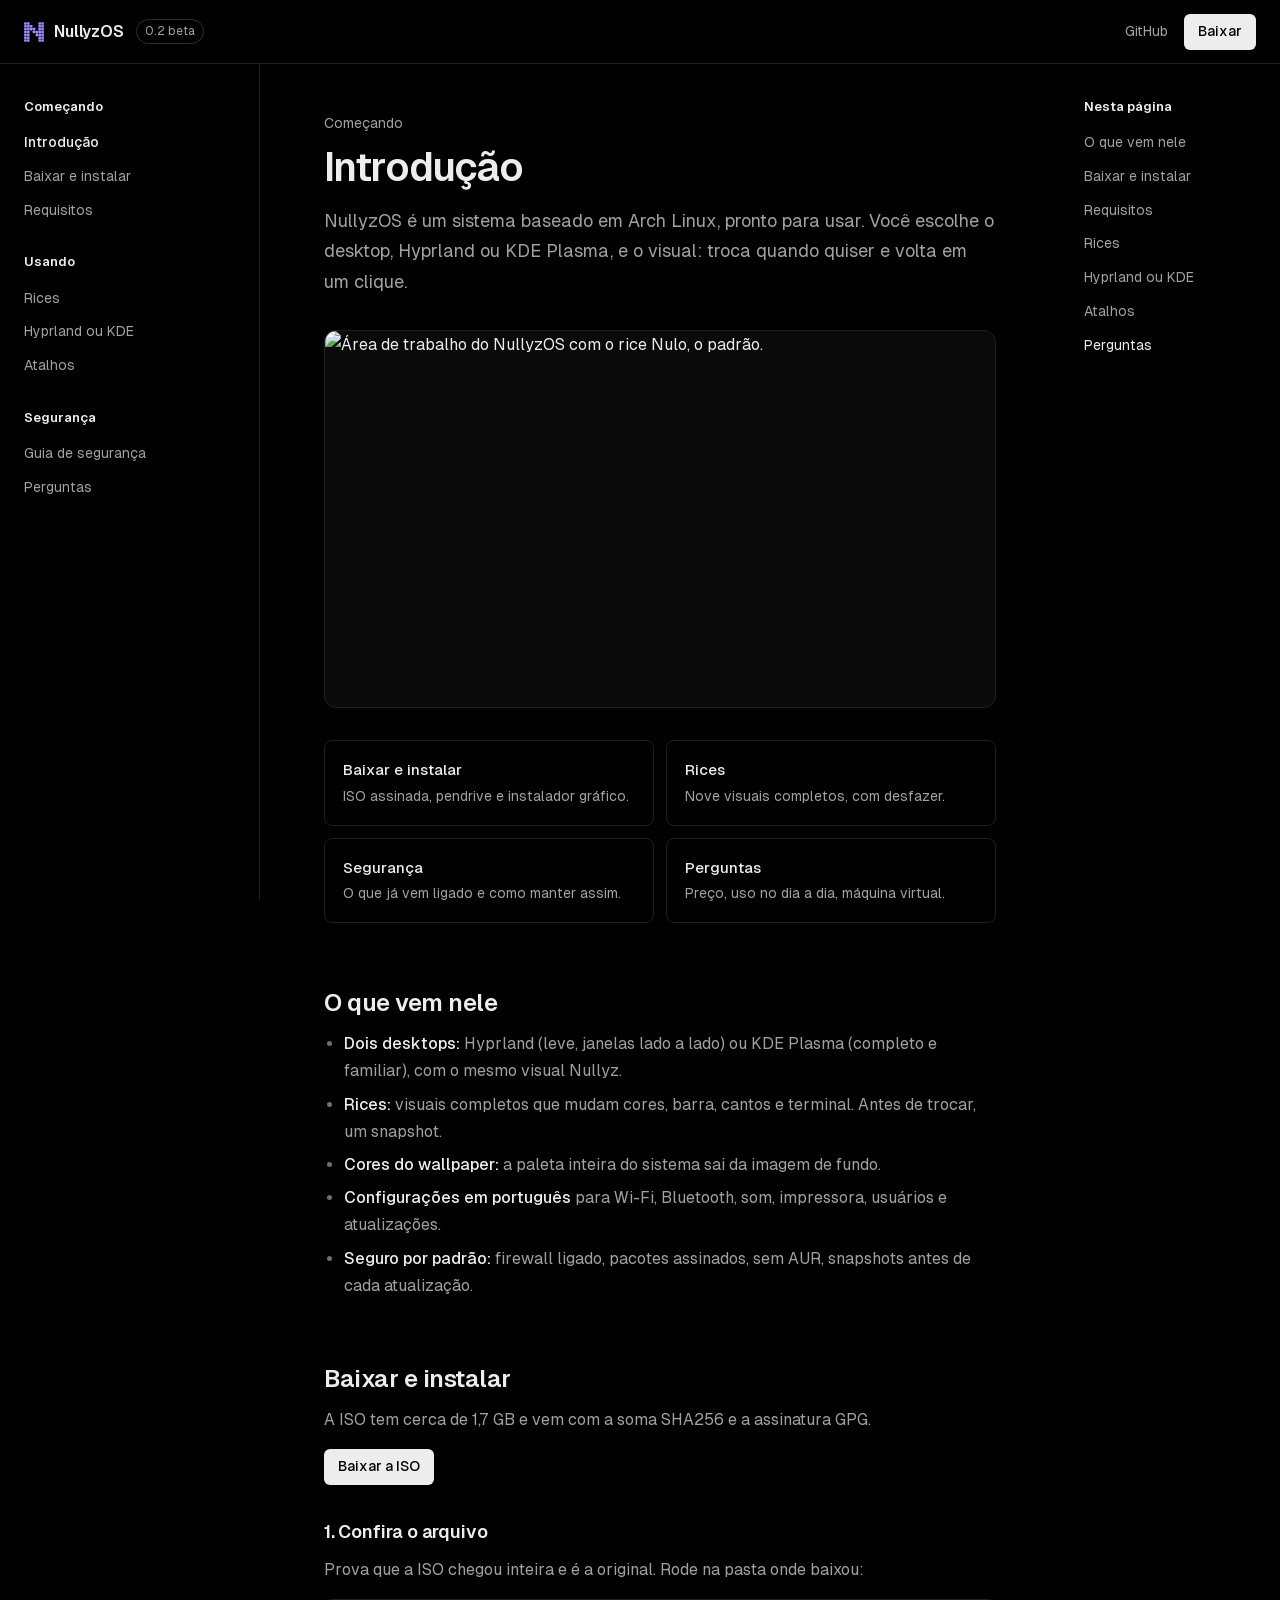
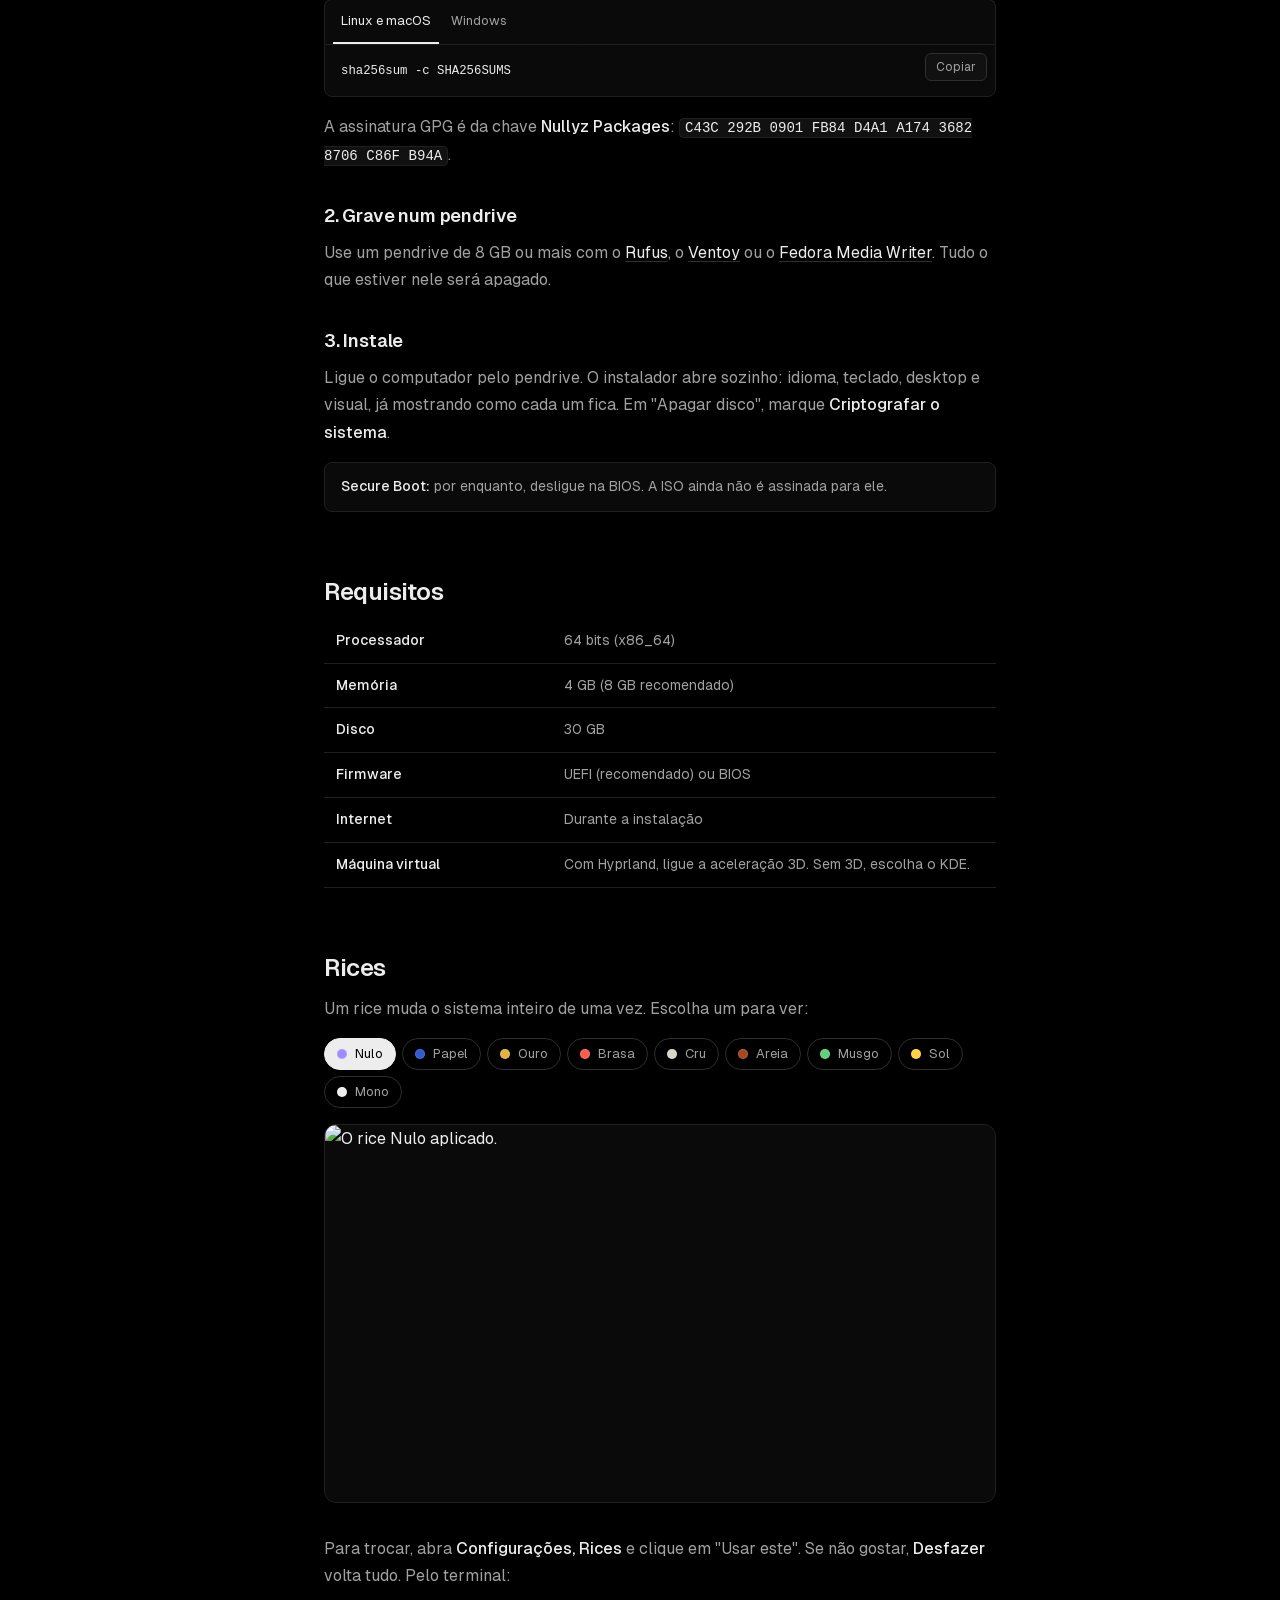
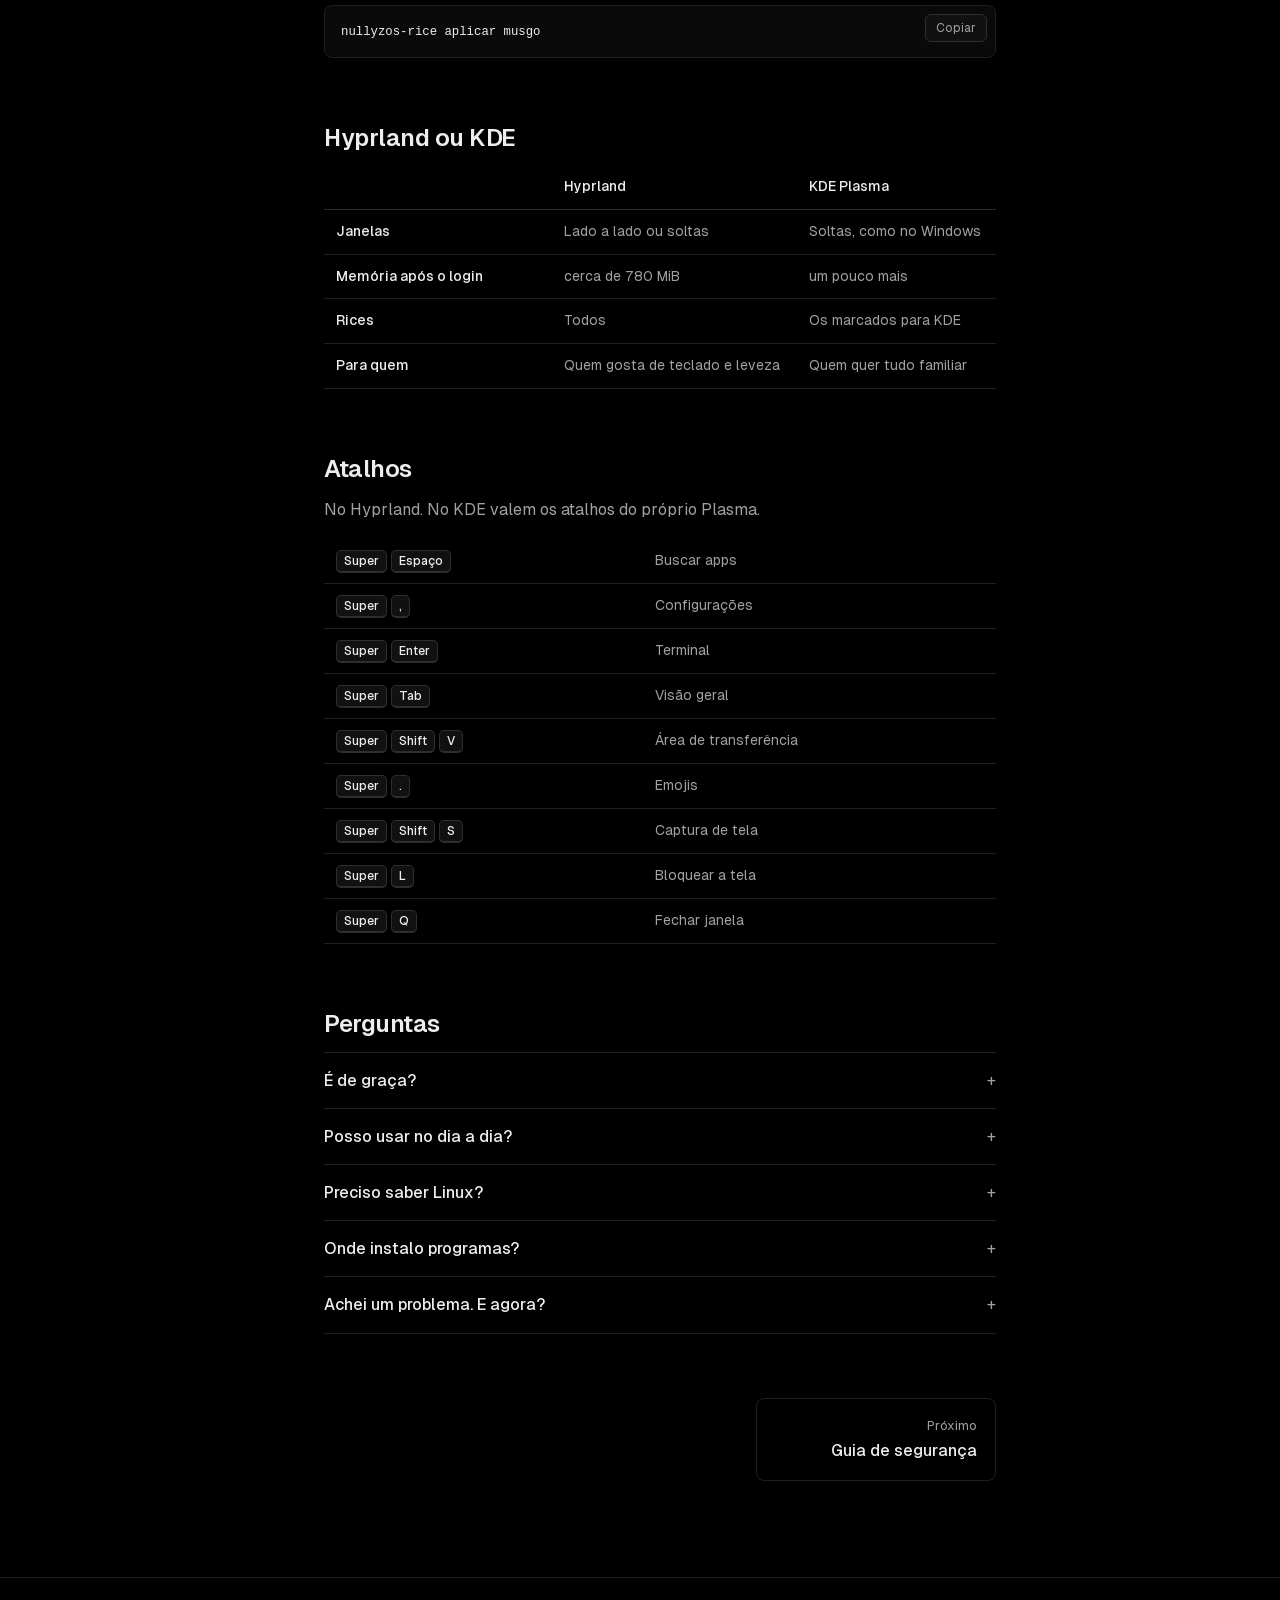
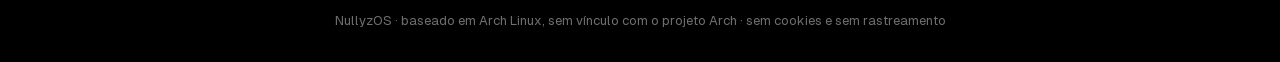
==== site/docs.html @ 7ef97b20 "feat(site): página inicial com navbar animada, hero, sobre e download - Navbar flutuante como a barr" ====
<!doctype html>
<html lang="pt-BR">
<head>
<meta charset="utf-8">
<meta name="viewport" content="width=device-width, initial-scale=1">
<title>NullyzOS · Introdução</title>
<meta name="description" content="NullyzOS é um sistema baseado em Arch Linux, com Hyprland ou KDE, rices que se trocam com segurança e cores tiradas do wallpaper. Grátis e em português.">
<meta name="referrer" content="strict-origin-when-cross-origin">
<meta name="color-scheme" content="dark">
<meta property="og:title" content="NullyzOS">
<meta property="og:description" content="Arch Linux escuro, leve e seguro, pronto para usar.">
<link rel="icon" href="img/nullyz.svg" type="image/svg+xml">
<link rel="preload" href="fonts/Geist-Variable.woff2" as="font" type="font/woff2" crossorigin>
<link rel="stylesheet" href="css/docs.css">
<script src="js/docs.js" defer></script>
</head>
<body>
<a class="pular" href="#conteudo">Pular para o conteúdo</a>

<header class="barra">
  <a class="marca" href="index.html"><img src="img/nullyz.svg" alt="" width="20" height="20"><span>NullyzOS</span></a>
  <span class="versao">0.2 beta</span>
  <div class="barra-dir">
    <a class="barra-link" href="https://github.com/Ruthraas/NullyzOS" rel="noopener noreferrer">GitHub</a>
    <a class="botao" href="#baixar">Baixar</a>
    <button class="menu" type="button" aria-expanded="false" aria-controls="lateral">Menu</button>
  </div>
</header>

<div class="docs">
  <nav class="lateral" id="lateral" aria-label="Documentação">
    <p class="grupo">Começando</p>
    <a href="docs.html" aria-current="page">Introdução</a>
    <a href="docs.html#baixar">Baixar e instalar</a>
    <a href="docs.html#requisitos">Requisitos</a>
    <p class="grupo">Usando</p>
    <a href="docs.html#rices">Rices</a>
    <a href="docs.html#desktops">Hyprland ou KDE</a>
    <a href="docs.html#atalhos">Atalhos</a>
    <p class="grupo">Segurança</p>
    <a href="seguranca.html">Guia de segurança</a>
    <a href="docs.html#perguntas">Perguntas</a>
  </nav>

  <main class="conteudo" id="conteudo">
    <p class="trilha">Começando</p>
    <h1>Introdução</h1>
    <p class="lead">NullyzOS é um sistema baseado em Arch Linux, pronto para usar. Você escolhe o desktop, Hyprland ou KDE Plasma, e o visual: troca quando quiser e volta em um clique.</p>

    <figure class="tela">
      <img src="img/tela-nulo.webp" width="1920" height="1080" alt="Área de trabalho do NullyzOS com o rice Nulo, o padrão.">
    </figure>

    <div class="cartoes">
      <a class="cartao" href="#baixar"><strong>Baixar e instalar</strong><span>ISO assinada, pendrive e instalador gráfico.</span></a>
      <a class="cartao" href="#rices"><strong>Rices</strong><span>Nove visuais completos, com desfazer.</span></a>
      <a class="cartao" href="seguranca.html"><strong>Segurança</strong><span>O que já vem ligado e como manter assim.</span></a>
      <a class="cartao" href="#perguntas"><strong>Perguntas</strong><span>Preço, uso no dia a dia, máquina virtual.</span></a>
    </div>

    <h2 id="o-que-e">O que vem nele</h2>
    <ul>
      <li><strong>Dois desktops:</strong> Hyprland (leve, janelas lado a lado) ou KDE Plasma (completo e familiar), com o mesmo visual Nullyz.</li>
      <li><strong>Rices:</strong> visuais completos que mudam cores, barra, cantos e terminal. Antes de trocar, um snapshot.</li>
      <li><strong>Cores do wallpaper:</strong> a paleta inteira do sistema sai da imagem de fundo.</li>
      <li><strong>Configurações em português</strong> para Wi-Fi, Bluetooth, som, impressora, usuários e atualizações.</li>
      <li><strong>Seguro por padrão:</strong> firewall ligado, pacotes assinados, sem AUR, snapshots antes de cada atualização.</li>
    </ul>

    <h2 id="baixar">Baixar e instalar</h2>
    <p>A ISO tem cerca de 1,7 GB e vem com a soma SHA256 e a assinatura GPG.</p>
    <p><a class="botao" href="https://github.com/Ruthraas/NullyzOS/releases/latest" rel="noopener noreferrer">Baixar a ISO</a></p>

    <h3 id="conferir">1. Confira o arquivo</h3>
    <p>Prova que a ISO chegou inteira e é a original. Rode na pasta onde baixou:</p>
    <div class="abas">
      <div class="abas-botoes" role="tablist" aria-label="Sistema">
        <button role="tab" aria-selected="true" aria-controls="c-linux" id="t-linux">Linux e macOS</button>
        <button role="tab" aria-selected="false" aria-controls="c-win" id="t-win" tabindex="-1">Windows</button>
      </div>
      <div class="codigo" role="tabpanel" id="c-linux" aria-labelledby="t-linux"><pre><code>sha256sum -c SHA256SUMS</code></pre><button class="copiar" type="button">Copiar</button></div>
      <div class="codigo" role="tabpanel" id="c-win" aria-labelledby="t-win" hidden><pre><code>Get-FileHash .\nullyzos-*.iso -Algorithm SHA256</code></pre><button class="copiar" type="button">Copiar</button></div>
    </div>
    <p>A assinatura GPG é da chave <strong>Nullyz Packages</strong>: <code>C43C 292B 0901 FB84 D4A1 A174 3682 8706 C86F B94A</code>.</p>

    <h3 id="gravar">2. Grave num pendrive</h3>
    <p>Use um pendrive de 8 GB ou mais com o <a href="https://rufus.ie" rel="noopener noreferrer">Rufus</a>, o <a href="https://www.ventoy.net" rel="noopener noreferrer">Ventoy</a> ou o <a href="https://github.com/FedoraQt/MediaWriter" rel="noopener noreferrer">Fedora Media Writer</a>. Tudo o que estiver nele será apagado.</p>

    <h3 id="instalar">3. Instale</h3>
    <p>Ligue o computador pelo pendrive. O instalador abre sozinho: idioma, teclado, desktop e visual, já mostrando como cada um fica. Em "Apagar disco", marque <strong>Criptografar o sistema</strong>.</p>
    <div class="nota"><strong>Secure Boot:</strong> por enquanto, desligue na BIOS. A ISO ainda não é assinada para ele.</div>

    <h2 id="requisitos">Requisitos</h2>
    <table>
      <tbody>
        <tr><th scope="row">Processador</th><td>64 bits (x86_64)</td></tr>
        <tr><th scope="row">Memória</th><td>4 GB (8 GB recomendado)</td></tr>
        <tr><th scope="row">Disco</th><td>30 GB</td></tr>
        <tr><th scope="row">Firmware</th><td>UEFI (recomendado) ou BIOS</td></tr>
        <tr><th scope="row">Internet</th><td>Durante a instalação</td></tr>
        <tr><th scope="row">Máquina virtual</th><td>Com Hyprland, ligue a aceleração 3D. Sem 3D, escolha o KDE.</td></tr>
      </tbody>
    </table>

    <h2 id="rices">Rices</h2>
    <p>Um rice muda o sistema inteiro de uma vez. Escolha um para ver:</p>
    <div class="rices" role="radiogroup" aria-label="Rices">
      <button role="radio" aria-checked="true" data-rice="nulo"><i class="cor nulo"></i>Nulo</button>
      <button role="radio" aria-checked="false" data-rice="papel"><i class="cor papel"></i>Papel</button>
      <button role="radio" aria-checked="false" data-rice="ouro"><i class="cor ouro"></i>Ouro</button>
      <button role="radio" aria-checked="false" data-rice="brasa"><i class="cor brasa"></i>Brasa</button>
      <button role="radio" aria-checked="false" data-rice="cru"><i class="cor cru"></i>Cru</button>
      <button role="radio" aria-checked="false" data-rice="areia"><i class="cor areia"></i>Areia</button>
      <button role="radio" aria-checked="false" data-rice="musgo"><i class="cor musgo"></i>Musgo</button>
      <button role="radio" aria-checked="false" data-rice="sol"><i class="cor sol"></i>Sol</button>
      <button role="radio" aria-checked="false" data-rice="mono"><i class="cor mono"></i>Mono</button>
    </div>
    <figure class="tela">
      <img id="tela-rice" src="img/tela-nulo.webp" width="1920" height="1080" loading="lazy" alt="O rice Nulo aplicado.">
    </figure>
    <p>Para trocar, abra <strong>Configurações, Rices</strong> e clique em "Usar este". Se não gostar, <strong>Desfazer</strong> volta tudo. Pelo terminal:</p>
    <div class="codigo"><pre><code>nullyzos-rice aplicar musgo</code></pre><button class="copiar" type="button">Copiar</button></div>

    <h2 id="desktops">Hyprland ou KDE</h2>
    <table>
      <thead><tr><th scope="col"></th><th scope="col">Hyprland</th><th scope="col">KDE Plasma</th></tr></thead>
      <tbody>
        <tr><th scope="row">Janelas</th><td>Lado a lado ou soltas</td><td>Soltas, como no Windows</td></tr>
        <tr><th scope="row">Memória após o login</th><td>cerca de 780 MiB</td><td>um pouco mais</td></tr>
        <tr><th scope="row">Rices</th><td>Todos</td><td>Os marcados para KDE</td></tr>
        <tr><th scope="row">Para quem</th><td>Quem gosta de teclado e leveza</td><td>Quem quer tudo familiar</td></tr>
      </tbody>
    </table>

    <h2 id="atalhos">Atalhos</h2>
    <p>No Hyprland. No KDE valem os atalhos do próprio Plasma.</p>
    <table>
      <tbody>
        <tr><td><kbd>Super</kbd> <kbd>Espaço</kbd></td><td>Buscar apps</td></tr>
        <tr><td><kbd>Super</kbd> <kbd>,</kbd></td><td>Configurações</td></tr>
        <tr><td><kbd>Super</kbd> <kbd>Enter</kbd></td><td>Terminal</td></tr>
        <tr><td><kbd>Super</kbd> <kbd>Tab</kbd></td><td>Visão geral</td></tr>
        <tr><td><kbd>Super</kbd> <kbd>Shift</kbd> <kbd>V</kbd></td><td>Área de transferência</td></tr>
        <tr><td><kbd>Super</kbd> <kbd>.</kbd></td><td>Emojis</td></tr>
        <tr><td><kbd>Super</kbd> <kbd>Shift</kbd> <kbd>S</kbd></td><td>Captura de tela</td></tr>
        <tr><td><kbd>Super</kbd> <kbd>L</kbd></td><td>Bloquear a tela</td></tr>
        <tr><td><kbd>Super</kbd> <kbd>Q</kbd></td><td>Fechar janela</td></tr>
      </tbody>
    </table>

    <h2 id="perguntas">Perguntas</h2>
    <details><summary>É de graça?</summary><p>Sim. O código é aberto (GPL-3.0) e está no GitHub.</p></details>
    <details><summary>Posso usar no dia a dia?</summary><p>É uma versão beta. Funciona, mas teste antes num computador sem nada importante, ou com backup.</p></details>
    <details><summary>Preciso saber Linux?</summary><p>Não. O que se usa no dia a dia tem tela própria nas Configurações, em português.</p></details>
    <details><summary>Onde instalo programas?</summary><p>Na loja de apps (Flathub) ou pelo pacman, dos repositórios oficiais do Arch. O NullyzOS não usa o AUR.</p></details>
    <details><summary>Achei um problema. E agora?</summary><p>Abra uma <a href="https://github.com/Ruthraas/NullyzOS/issues" rel="noopener noreferrer">issue no GitHub</a> com o modelo do computador e o que aconteceu. Falha de segurança vai pelo <a href="https://github.com/Ruthraas/NullyzOS/security/advisories/new" rel="noopener noreferrer">aviso privado</a>.</p></details>

    <nav class="proximo" aria-label="Próxima página">
      <a href="seguranca.html"><span>Próximo</span><strong>Guia de segurança</strong></a>
    </nav>
  </main>

  <aside class="indice" aria-label="Nesta página">
    <p class="grupo">Nesta página</p>
    <a href="#o-que-e">O que vem nele</a>
    <a href="#baixar">Baixar e instalar</a>
    <a href="#requisitos">Requisitos</a>
    <a href="#rices">Rices</a>
    <a href="#desktops">Hyprland ou KDE</a>
    <a href="#atalhos">Atalhos</a>
    <a href="#perguntas">Perguntas</a>
  </aside>
</div>

<footer class="rodape">
  <p>NullyzOS · baseado em Arch Linux, sem vínculo com o projeto Arch · sem cookies e sem rastreamento</p>
</footer>
</body>
</html>
---- site/css/docs.css ----
/* NullyzOS — site em formato de documentação: preto, linhas finas, Geist, nada carregado de fora. */

@font-face {
  font-family: "Geist";
  src: url("../fonts/Geist-Variable.woff2") format("woff2");
  font-weight: 100 900;
  font-display: swap;
}

:root {
  --fundo: #000;
  --painel: #0a0a0a;
  --painel-alto: #111;
  --linha: #1f1f1f;
  --linha-forte: #2e2e2e;
  --tinta: #ededed;
  --suave: #a1a1a1;
  --fraco: #6f6f6f;
  --destaque: #9d8cff;
  --raio: 8px;
  --barra: 64px;
  color-scheme: dark;
}

*, *::before, *::after { box-sizing: border-box; }
html { -webkit-text-size-adjust: 100%; scroll-padding-top: calc(var(--barra) + 24px); }
@media (prefers-reduced-motion: no-preference) { html { scroll-behavior: smooth; } }
body {
  margin: 0; background: var(--fundo); color: var(--tinta);
  font: 400 16px/1.7 "Geist", system-ui, sans-serif;
  -webkit-font-smoothing: antialiased;
}
img { display: block; max-width: 100%; height: auto; }
a { color: inherit; }
:focus-visible { outline: 2px solid var(--destaque); outline-offset: 2px; border-radius: 4px; }
::selection { background: #3b3360; }
.pular { position: fixed; left: 16px; top: -60px; z-index: 50; background: var(--tinta); color: #000; padding: 8px 14px; border-radius: var(--raio); }
.pular:focus { top: 12px; }

/* Barra do topo */
.barra {
  position: sticky; top: 0; z-index: 40; height: var(--barra);
  display: flex; align-items: center; gap: 12px; padding: 0 24px;
  background: rgba(0, 0, 0, .8); backdrop-filter: saturate(1.4) blur(10px);
  border-bottom: 1px solid var(--linha);
}
.marca { display: flex; align-items: center; gap: 10px; text-decoration: none; font-weight: 600; letter-spacing: -0.01em; }
.versao { font-size: 12px; color: var(--suave); border: 1px solid var(--linha-forte); border-radius: 999px; padding: 1px 8px; }
.barra-dir { margin-left: auto; display: flex; align-items: center; gap: 16px; }
.barra-link { font-size: 14px; color: var(--suave); text-decoration: none; transition: color .15s ease; }
.barra-link:hover { color: var(--tinta); }
.botao {
  display: inline-flex; align-items: center; height: 36px; padding: 0 14px;
  font-size: 14px; font-weight: 500; text-decoration: none;
  background: var(--tinta); color: #000; border-radius: 6px;
  transition: background-color .15s ease;
}
.botao:hover { background: #fff; }
.menu { display: none; font: inherit; font-size: 14px; height: 36px; padding: 0 12px; background: none; color: var(--tinta); border: 1px solid var(--linha-forte); border-radius: 6px; cursor: pointer; }

/* Três colunas: navegação, texto, índice */
.docs { display: grid; grid-template-columns: 260px minmax(0, 1fr) 220px; max-width: 1400px; margin: 0 auto; }
.lateral, .indice {
  position: sticky; top: var(--barra); align-self: start;
  height: calc(100svh - var(--barra)); overflow-y: auto;
  padding: 32px 24px; font-size: 14px;
}
.lateral { border-right: 1px solid var(--linha); }
.grupo { margin: 24px 0 8px; font-size: 13px; font-weight: 600; color: var(--tinta); }
.grupo:first-child { margin-top: 0; }
.lateral a, .indice a { display: block; padding: 5px 0; color: var(--suave); text-decoration: none; transition: color .15s ease; }
.lateral a:hover, .indice a:hover { color: var(--tinta); }
.lateral a[aria-current="page"] { color: var(--tinta); font-weight: 500; }
.indice a.ativo { color: var(--tinta); }

/* Texto */
.conteudo { padding: 48px 64px 96px; max-width: 840px; width: 100%; justify-self: center; }
.trilha { margin: 0 0 8px; font-size: 14px; color: var(--suave); }
h1 { margin: 0; font-size: 40px; line-height: 1.15; letter-spacing: -0.03em; font-weight: 600; }
.lead { margin: 16px 0 32px; font-size: 18px; color: var(--suave); }
h2 { margin: 56px 0 12px; padding-top: 8px; font-size: 24px; line-height: 1.3; letter-spacing: -0.02em; font-weight: 600; }
h3 { margin: 32px 0 8px; font-size: 18px; font-weight: 600; letter-spacing: -0.01em; }
p { margin: 0 0 16px; color: var(--suave); }
p strong, li strong, td strong { color: var(--tinta); font-weight: 500; }
.conteudo a:not(.botao):not(.cartao) { color: var(--tinta); text-decoration: underline; text-decoration-color: var(--linha-forte); text-underline-offset: 3px; transition: text-decoration-color .15s ease; }
.conteudo a:not(.botao):not(.cartao):hover { text-decoration-color: var(--tinta); }
ul { margin: 0 0 16px; padding-left: 20px; color: var(--suave); }
li { margin: 6px 0; }
li::marker { color: var(--fraco); }
code { font-family: ui-monospace, "Geist Mono", SFMono-Regular, monospace; font-size: .88em; }
p code, li code { color: var(--tinta); background: var(--painel-alto); border: 1px solid var(--linha); padding: 1px 5px; border-radius: 5px; }
kbd { font: 500 12px/1 "Geist", sans-serif; display: inline-block; padding: 4px 7px; color: var(--tinta); background: var(--painel-alto); border: 1px solid var(--linha-forte); border-bottom-width: 2px; border-radius: 5px; }

/* Imagem do sistema */
.tela { margin: 0 0 32px; border: 1px solid var(--linha); border-radius: 12px; overflow: hidden; background: var(--painel); }
.tela img { width: 100%; transition: opacity .25s ease; }
.tela img.trocando { opacity: 0; }

/* Cartões de atalho */
.cartoes { display: grid; grid-template-columns: 1fr 1fr; gap: 12px; margin: 0 0 16px; }
.cartao { display: block; padding: 16px 18px; border: 1px solid var(--linha); border-radius: var(--raio); text-decoration: none; transition: border-color .15s ease, background-color .15s ease; }
.cartao:hover { border-color: var(--linha-forte); background: var(--painel); }
.cartao strong { display: block; font-weight: 500; font-size: 15px; }
.cartao span { display: block; margin-top: 2px; font-size: 14px; color: var(--suave); }

/* Código com botão de copiar e abas */
.codigo { position: relative; margin: 0 0 16px; background: var(--painel); border: 1px solid var(--linha); border-radius: var(--raio); }
.codigo pre { margin: 0; padding: 14px 88px 14px 16px; overflow-x: auto; font-size: 14px; line-height: 1.6; }
.copiar { position: absolute; top: 8px; right: 8px; font: inherit; font-size: 12px; height: 28px; padding: 0 10px; color: var(--suave); background: var(--painel-alto); border: 1px solid var(--linha-forte); border-radius: 6px; cursor: pointer; transition: color .15s ease; }
.copiar:hover { color: var(--tinta); }
.abas { margin: 0 0 16px; }
.abas .codigo { border-top-left-radius: 0; border-top-right-radius: 0; margin: 0; }
.abas-botoes { display: flex; gap: 4px; padding: 0 8px; background: var(--painel); border: 1px solid var(--linha); border-bottom: 0; border-radius: var(--raio) var(--raio) 0 0; }
.abas-botoes button { font: inherit; font-size: 13px; padding: 10px 8px; background: none; border: 0; border-bottom: 2px solid transparent; color: var(--suave); cursor: pointer; }
.abas-botoes button[aria-selected="true"] { color: var(--tinta); border-bottom-color: var(--tinta); }

/* Nota */
.nota { margin: 0 0 16px; padding: 12px 16px; font-size: 14px; color: var(--suave); background: var(--painel); border: 1px solid var(--linha); border-radius: var(--raio); }
.nota strong { color: var(--tinta); font-weight: 500; }

/* Tabelas */
table { width: 100%; margin: 0 0 16px; border-collapse: collapse; font-size: 14px; }
th, td { text-align: left; padding: 10px 12px; border-bottom: 1px solid var(--linha); vertical-align: top; }
thead th { color: var(--tinta); font-weight: 500; border-bottom-color: var(--linha-forte); }
tbody th { color: var(--tinta); font-weight: 500; width: 34%; }
td { color: var(--suave); }

/* Seletor de rices */
.rices { display: flex; flex-wrap: wrap; gap: 6px; margin: 0 0 16px; }
.rices button { display: inline-flex; align-items: center; gap: 8px; font: inherit; font-size: 13px; height: 32px; padding: 0 12px; color: var(--suave); background: none; border: 1px solid var(--linha-forte); border-radius: 999px; cursor: pointer; transition: color .15s ease, border-color .15s ease, background-color .15s ease; }
.rices button:hover { color: var(--tinta); }
.rices button[aria-checked="true"] { color: #000; background: var(--tinta); border-color: var(--tinta); }
.cor { width: 10px; height: 10px; border-radius: 50%; box-shadow: inset 0 0 0 1px rgba(255, 255, 255, .15); }
.cor.nulo { background: #9d8cff; } .cor.papel { background: #2f5bd3; } .cor.ouro { background: #e3b341; }
.cor.brasa { background: #ff5a4e; } .cor.cru { background: #d8d4c8; } .cor.areia { background: #a8461f; }
.cor.musgo { background: #5fd17a; } .cor.sol { background: #ffd23f; } .cor.mono { background: #ededed; }

/* Perguntas */
details { border-bottom: 1px solid var(--linha); }
details:first-of-type { border-top: 1px solid var(--linha); }
summary { list-style: none; cursor: pointer; padding: 14px 0; font-weight: 500; display: flex; justify-content: space-between; gap: 16px; }
summary::-webkit-details-marker { display: none; }
summary::after { content: "+"; color: var(--suave); font-weight: 400; transition: transform .2s ease; }
details[open] summary::after { transform: rotate(45deg); }
details p { margin: 0 0 16px; }

/* Próxima página */
.proximo { margin-top: 64px; display: flex; justify-content: flex-end; }
.proximo.anterior { justify-content: flex-start; }
.proximo a { display: block; min-width: 240px; padding: 16px 18px; border: 1px solid var(--linha); border-radius: var(--raio); text-decoration: none !important; text-align: right; transition: border-color .15s ease; }
.proximo.anterior a { text-align: left; }
.proximo a:hover { border-color: var(--linha-forte); }
.proximo span { display: block; font-size: 13px; color: var(--suave); }
.proximo strong { font-weight: 500; }

/* Rodapé */
.rodape { border-top: 1px solid var(--linha); padding: 32px 24px; text-align: center; }
.rodape p { margin: 0; font-size: 13px; color: var(--fraco); }

/* Entrada suave do texto ao carregar */
@media (prefers-reduced-motion: no-preference) {
  .conteudo > * { animation: chega .5s ease both; }
  .conteudo > :nth-child(2) { animation-delay: .04s; }
  .conteudo > :nth-child(3) { animation-delay: .08s; }
  .conteudo > :nth-child(4) { animation-delay: .12s; }
  @keyframes chega { from { opacity: 0; transform: translateY(6px); } to { opacity: 1; transform: none; } }
}

/* Telas menores: sem índice; no celular a navegação vira menu */
@media (max-width: 1200px) {
  .docs { grid-template-columns: 240px minmax(0, 1fr); }
  .indice { display: none; }
}
@media (max-width: 820px) {
  .docs { grid-template-columns: 1fr; }
  .menu { display: inline-flex; align-items: center; }
  .barra-link, .versao { display: none; }
  .barra { padding: 0 16px; }
  .lateral { display: none; position: fixed; inset: var(--barra) 0 0 0; height: auto; z-index: 30; background: var(--fundo); border-right: 0; padding: 24px 16px; font-size: 16px; }
  .lateral.aberta { display: block; }
  .conteudo { padding: 32px 16px 72px; }
  h1 { font-size: 32px; }
  .cartoes { grid-template-columns: 1fr; }
  .proximo a { min-width: 0; width: 100%; }
}
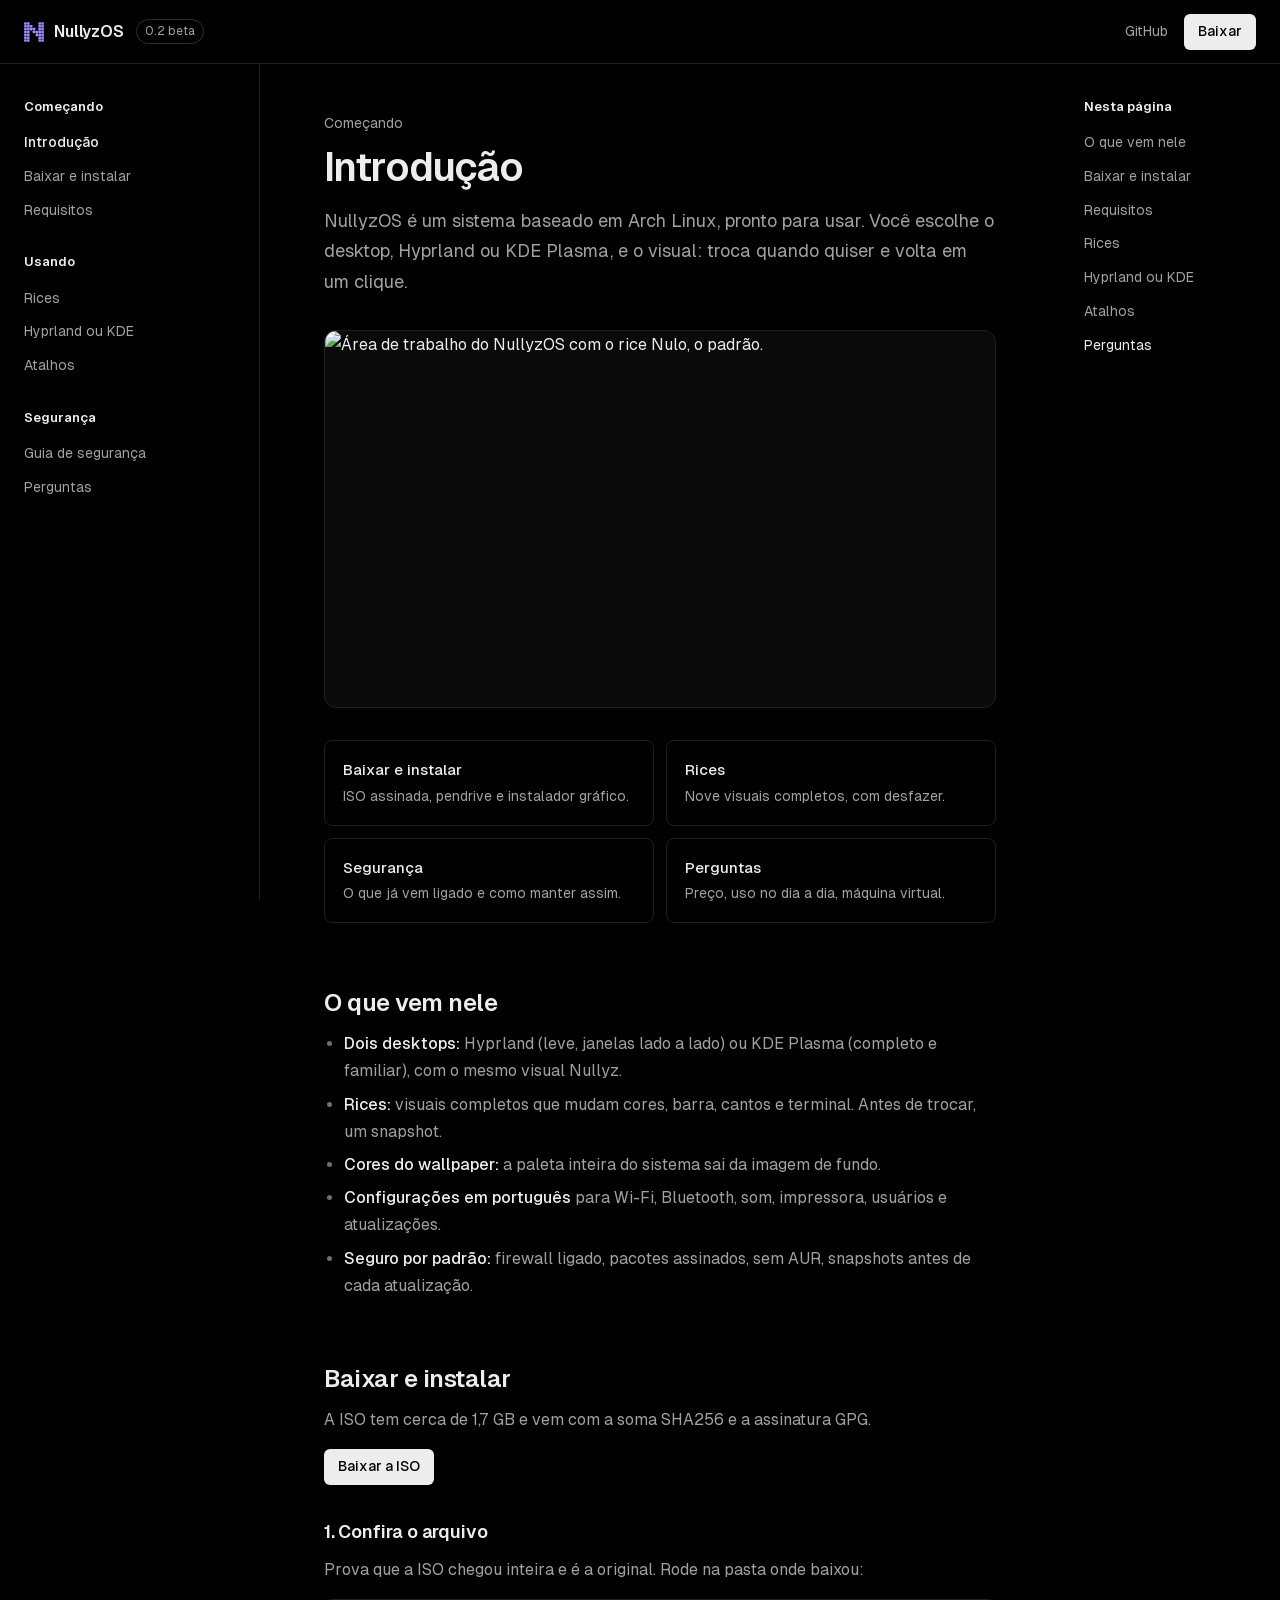
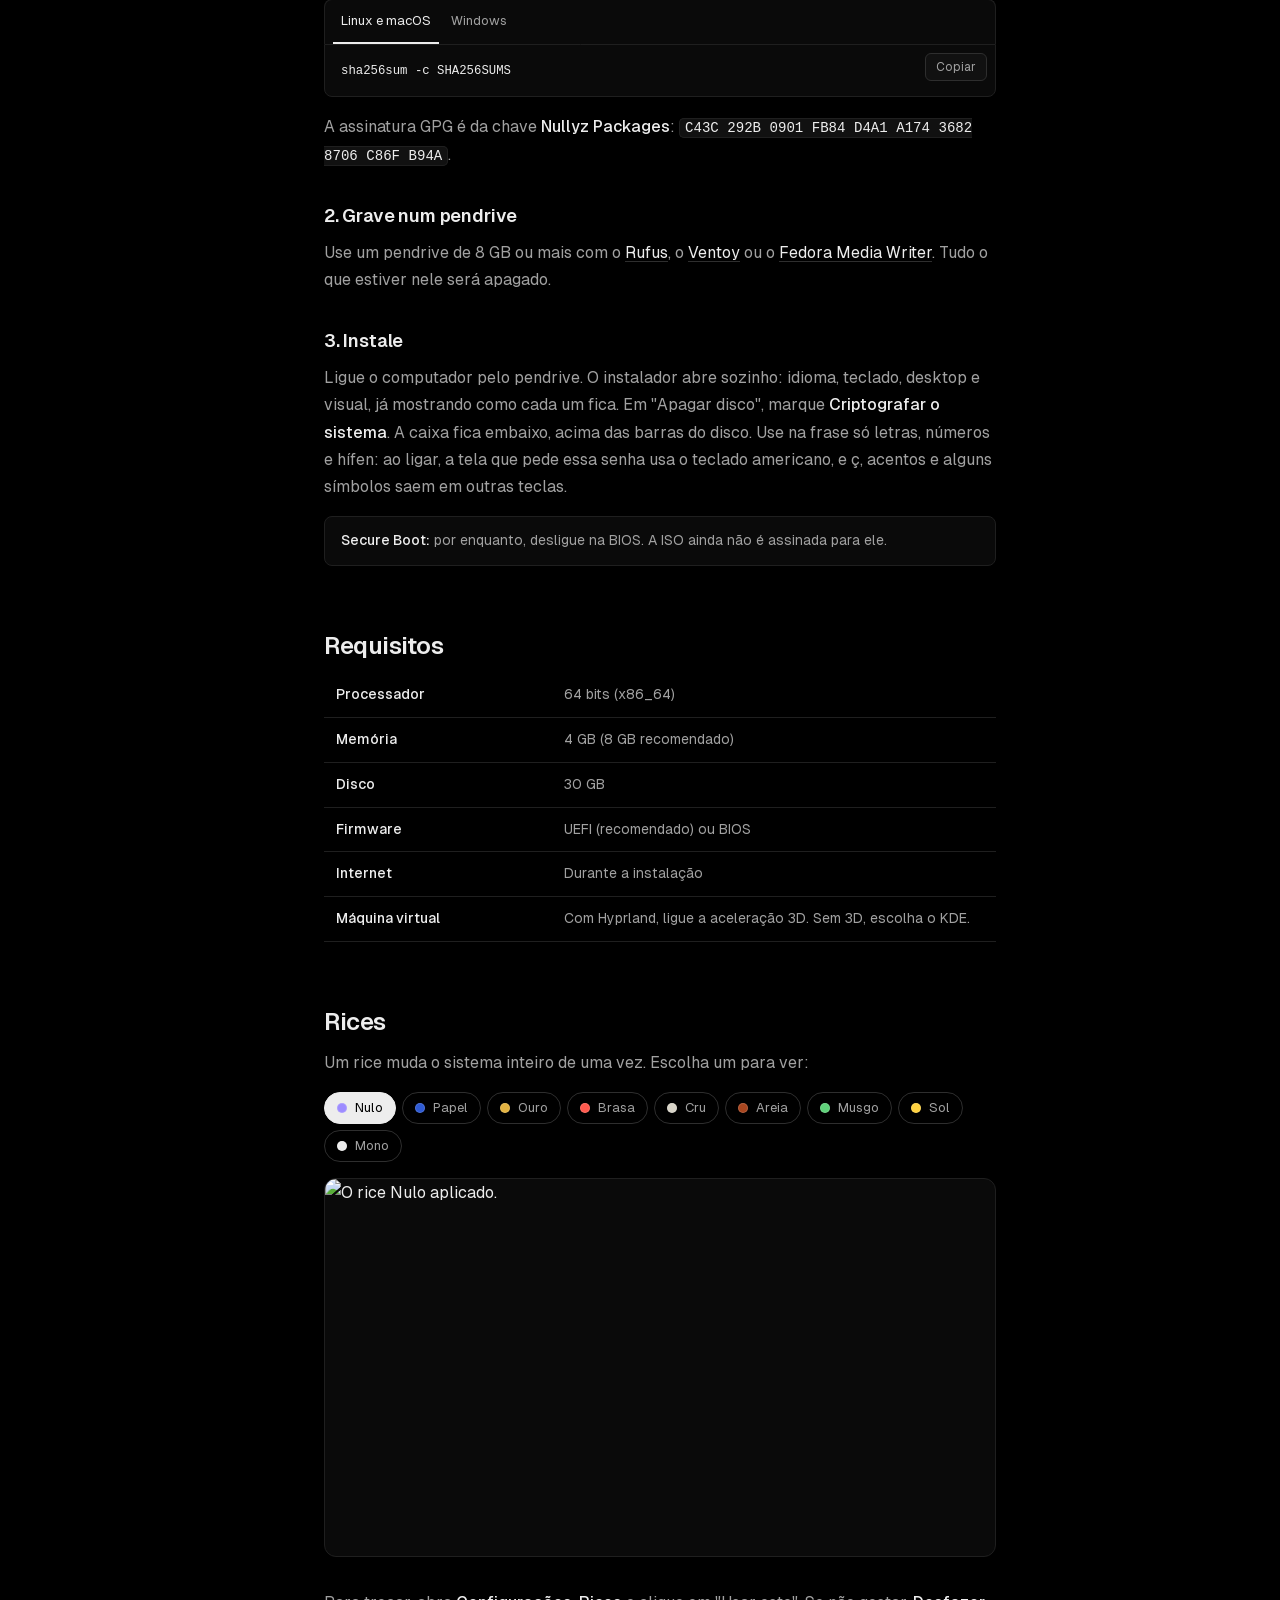
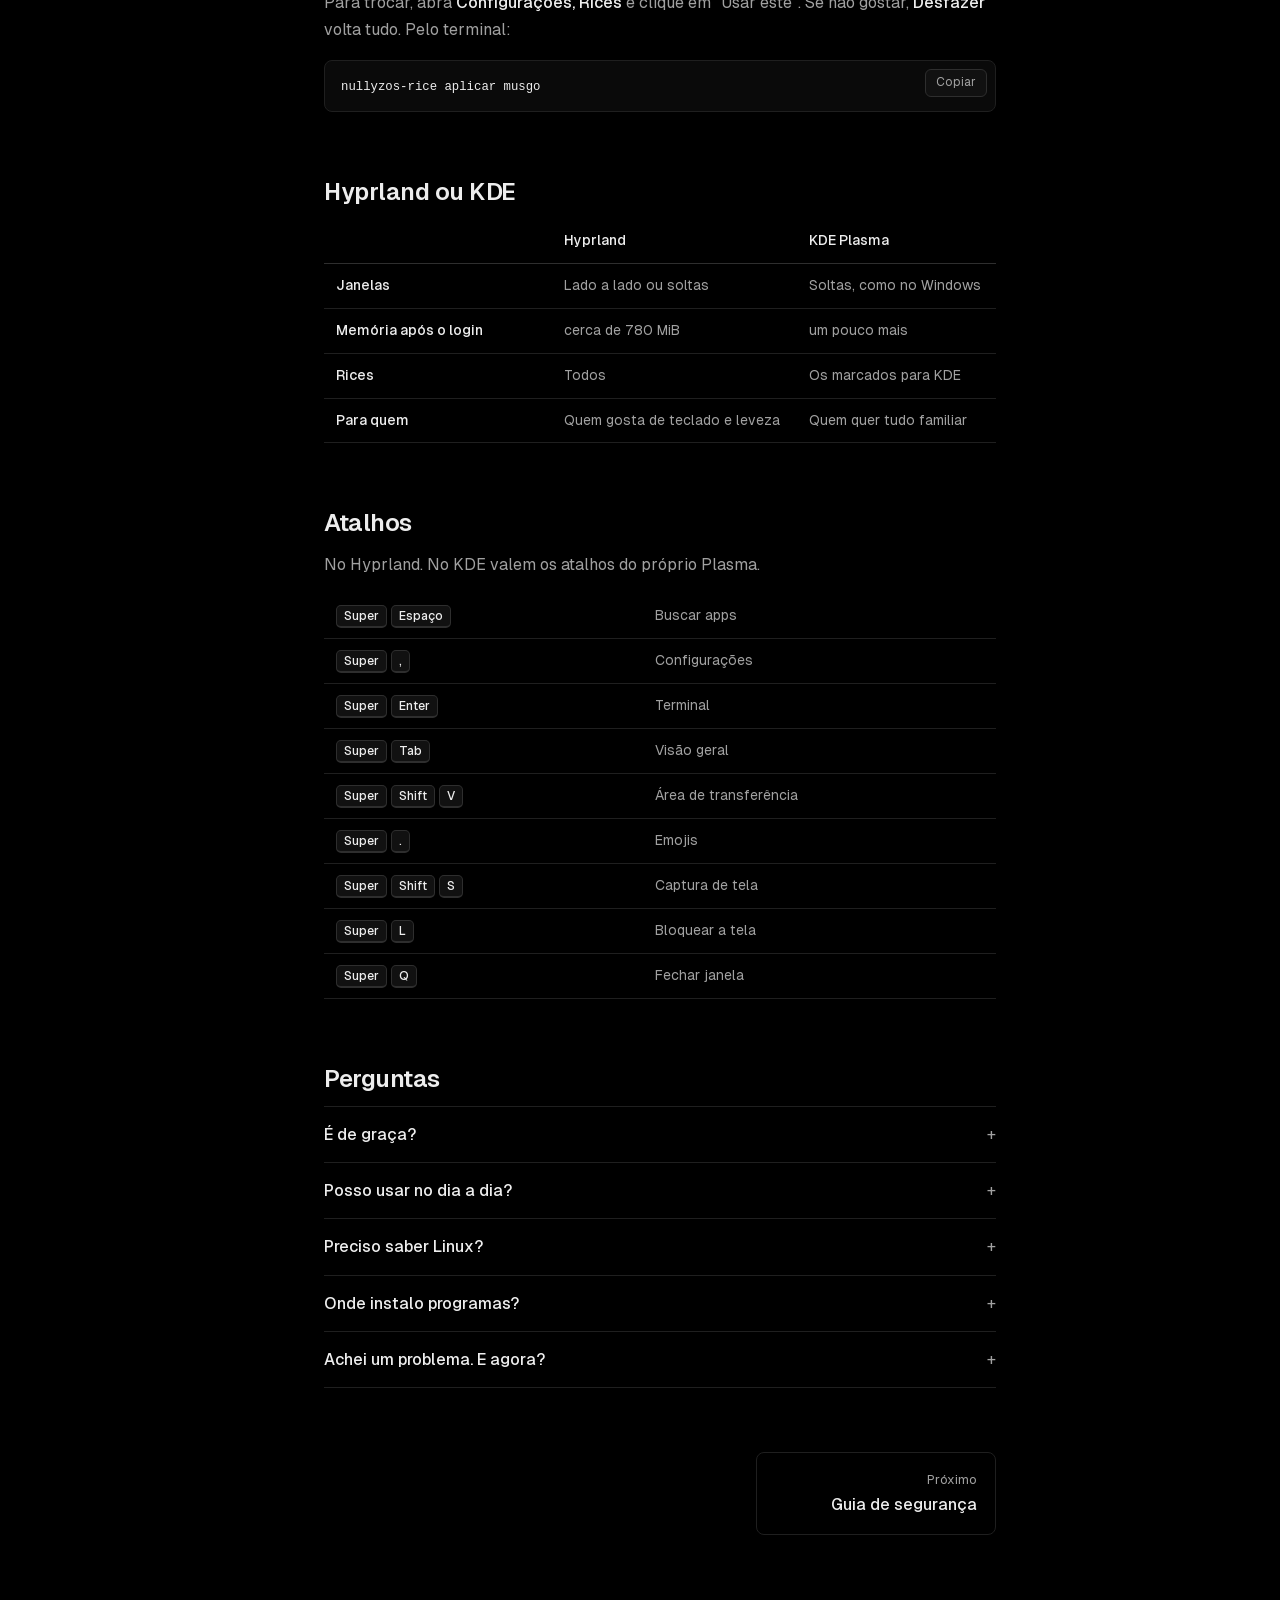
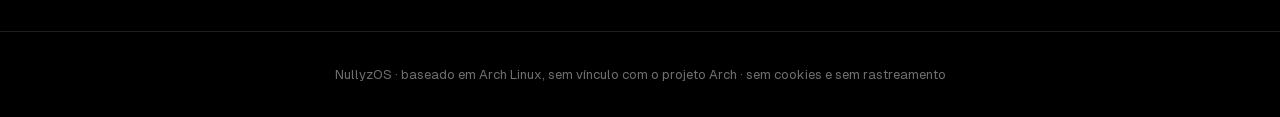
==== commit c057ba7f: "fix(instalador): rice só de um desktop marcado no nome; aviso da senha do disco Achados da instalaçã" ====
--- a/site/docs.html
+++ b/site/docs.html
@@ -87,7 +87,7 @@
     <p>Use um pendrive de 8 GB ou mais com o <a href="https://rufus.ie" rel="noopener noreferrer">Rufus</a>, o <a href="https://www.ventoy.net" rel="noopener noreferrer">Ventoy</a> ou o <a href="https://github.com/FedoraQt/MediaWriter" rel="noopener noreferrer">Fedora Media Writer</a>. Tudo o que estiver nele será apagado.</p>
 
     <h3 id="instalar">3. Instale</h3>
-    <p>Ligue o computador pelo pendrive. O instalador abre sozinho: idioma, teclado, desktop e visual, já mostrando como cada um fica. Em "Apagar disco", marque <strong>Criptografar o sistema</strong>.</p>
+    <p>Ligue o computador pelo pendrive. O instalador abre sozinho: idioma, teclado, desktop e visual, já mostrando como cada um fica. Em "Apagar disco", marque <strong>Criptografar o sistema</strong>. A caixa fica embaixo, acima das barras do disco. Use na frase só letras, números e hífen: ao ligar, a tela que pede essa senha usa o teclado americano, e ç, acentos e alguns símbolos saem em outras teclas.</p>
     <div class="nota"><strong>Secure Boot:</strong> por enquanto, desligue na BIOS. A ISO ainda não é assinada para ele.</div>
 
     <h2 id="requisitos">Requisitos</h2>
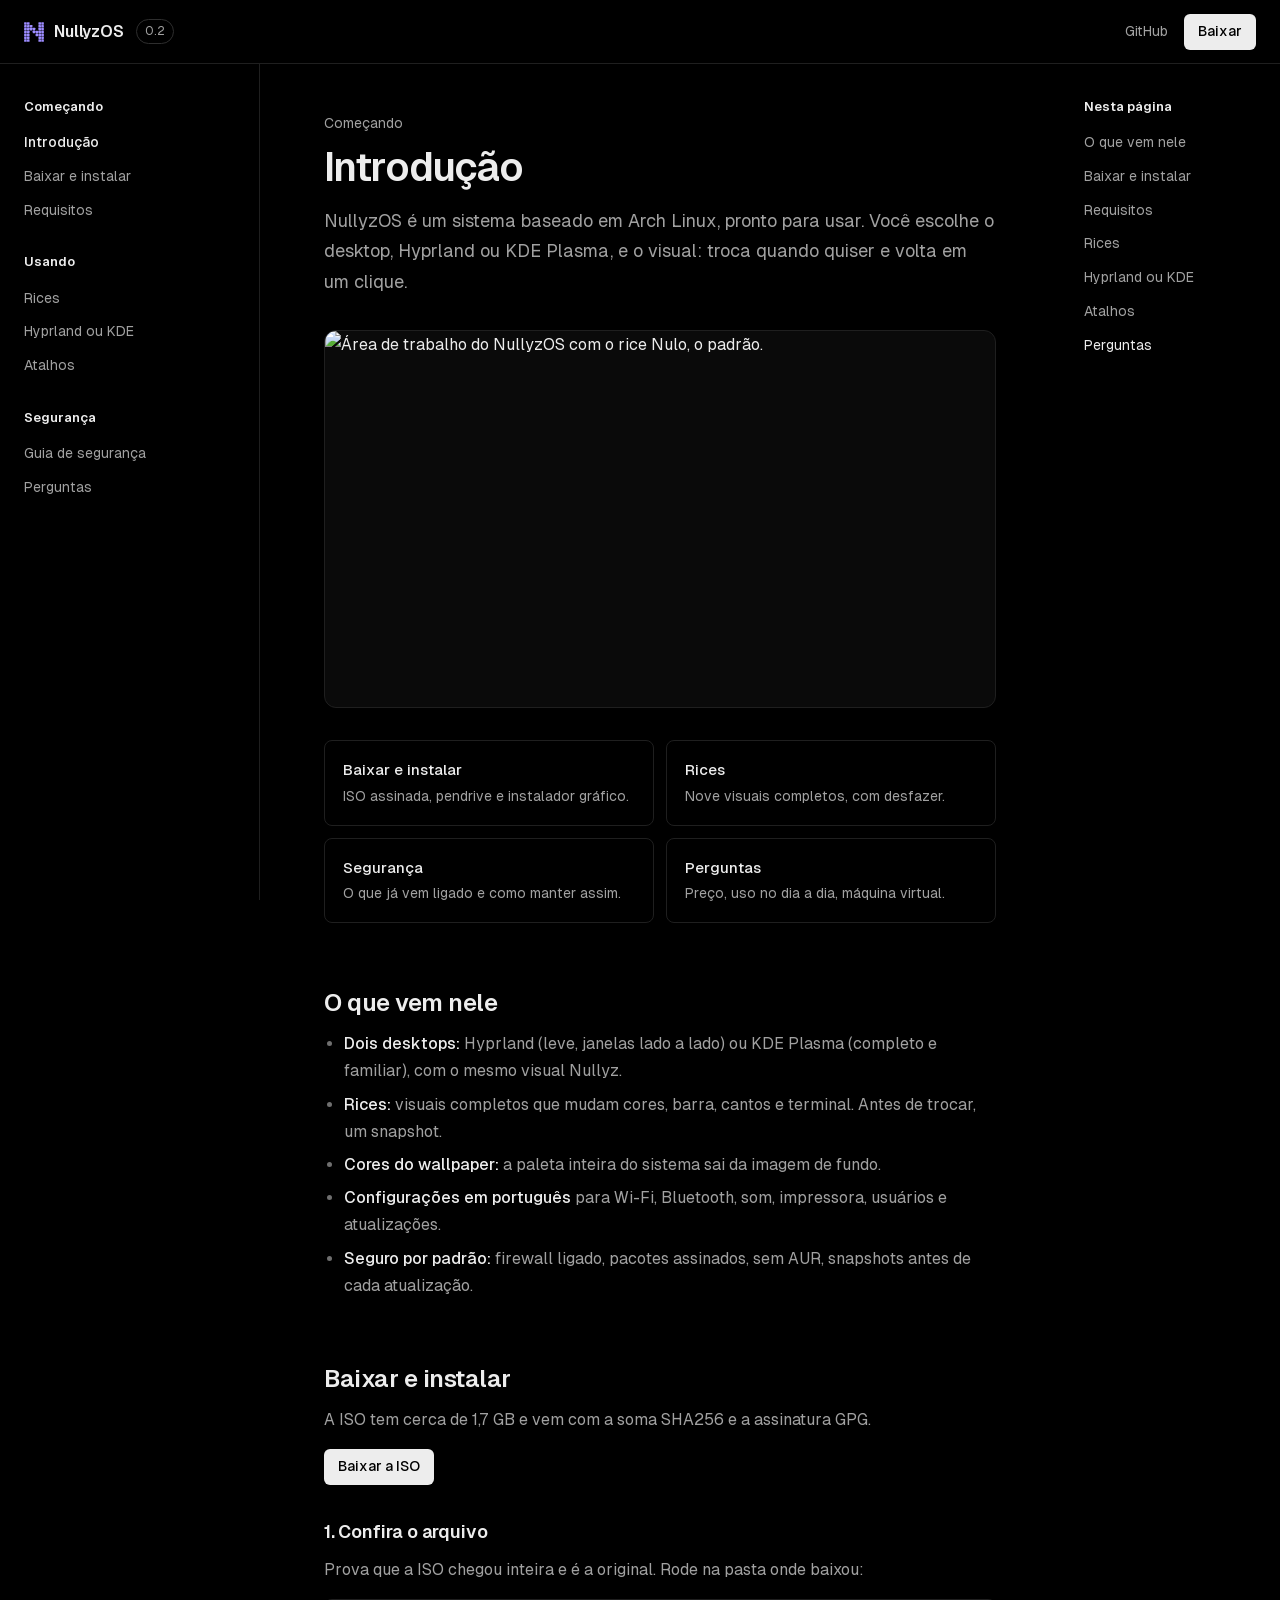
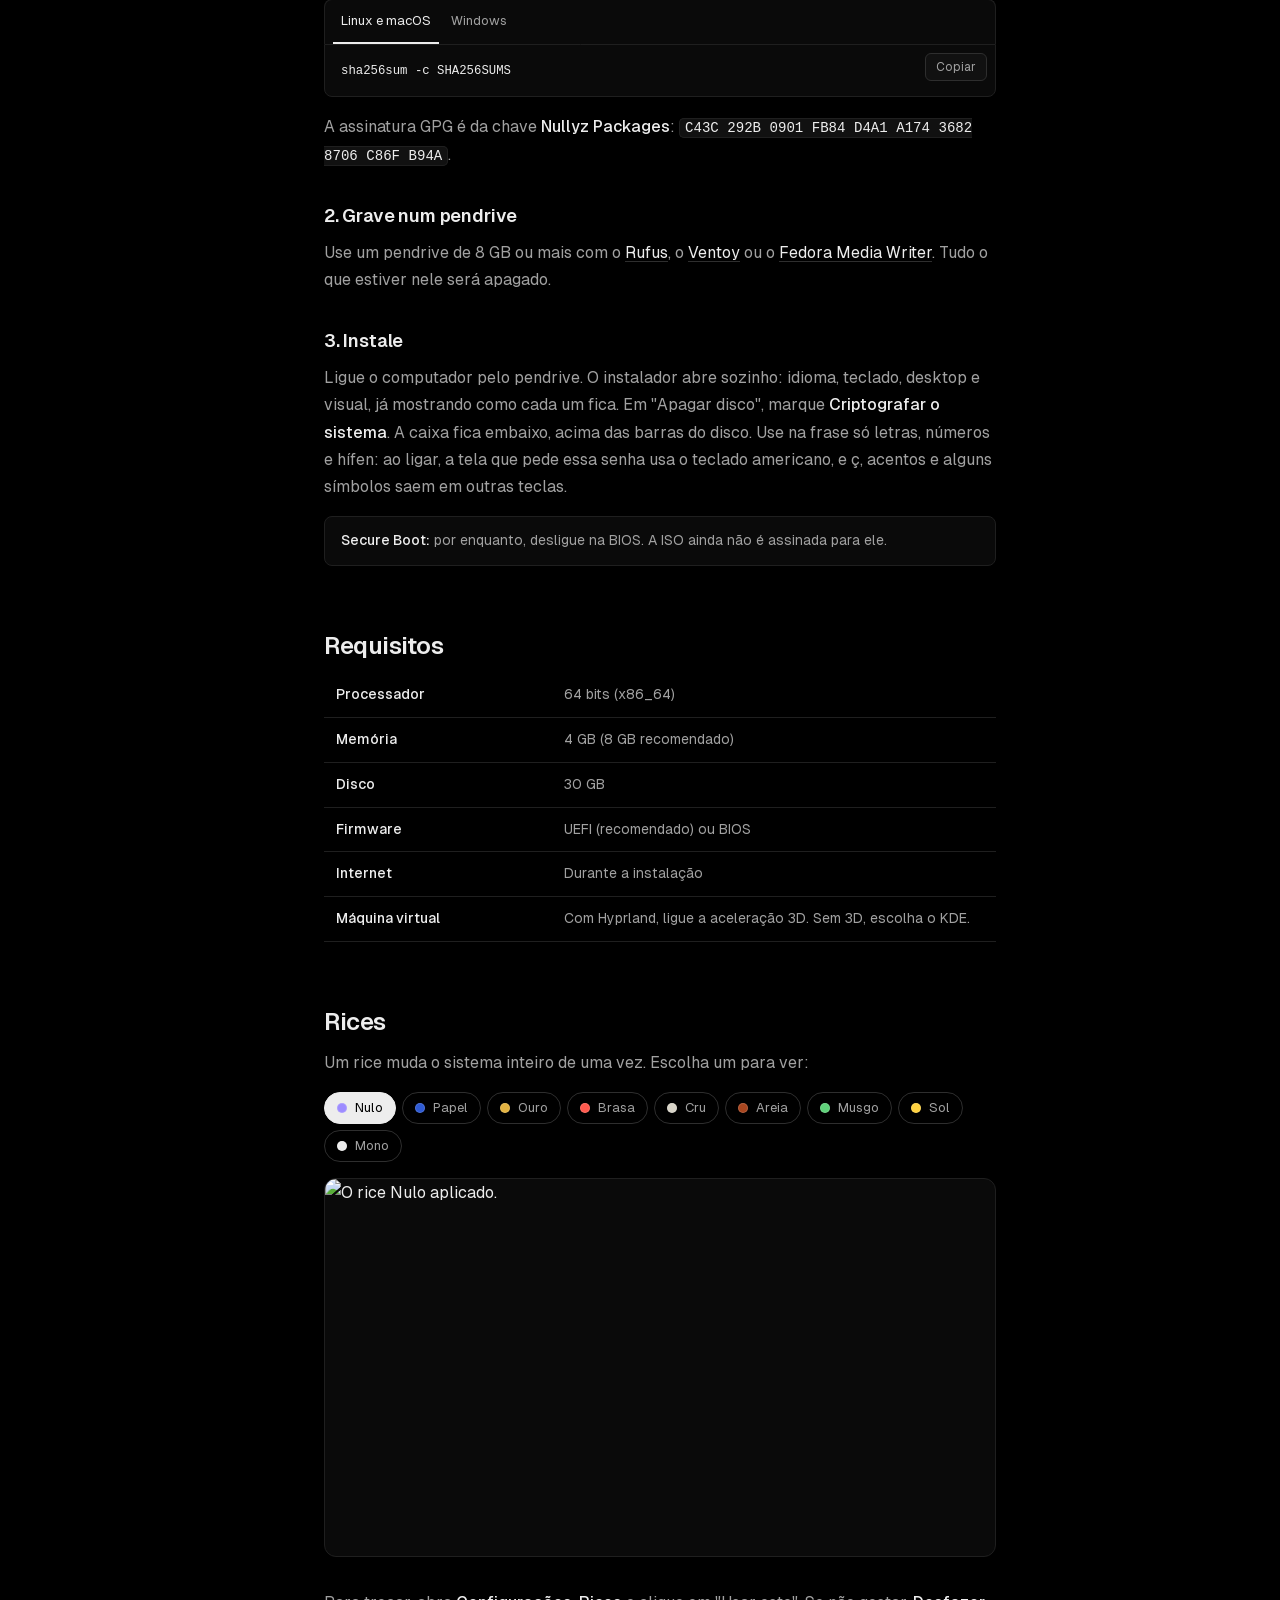
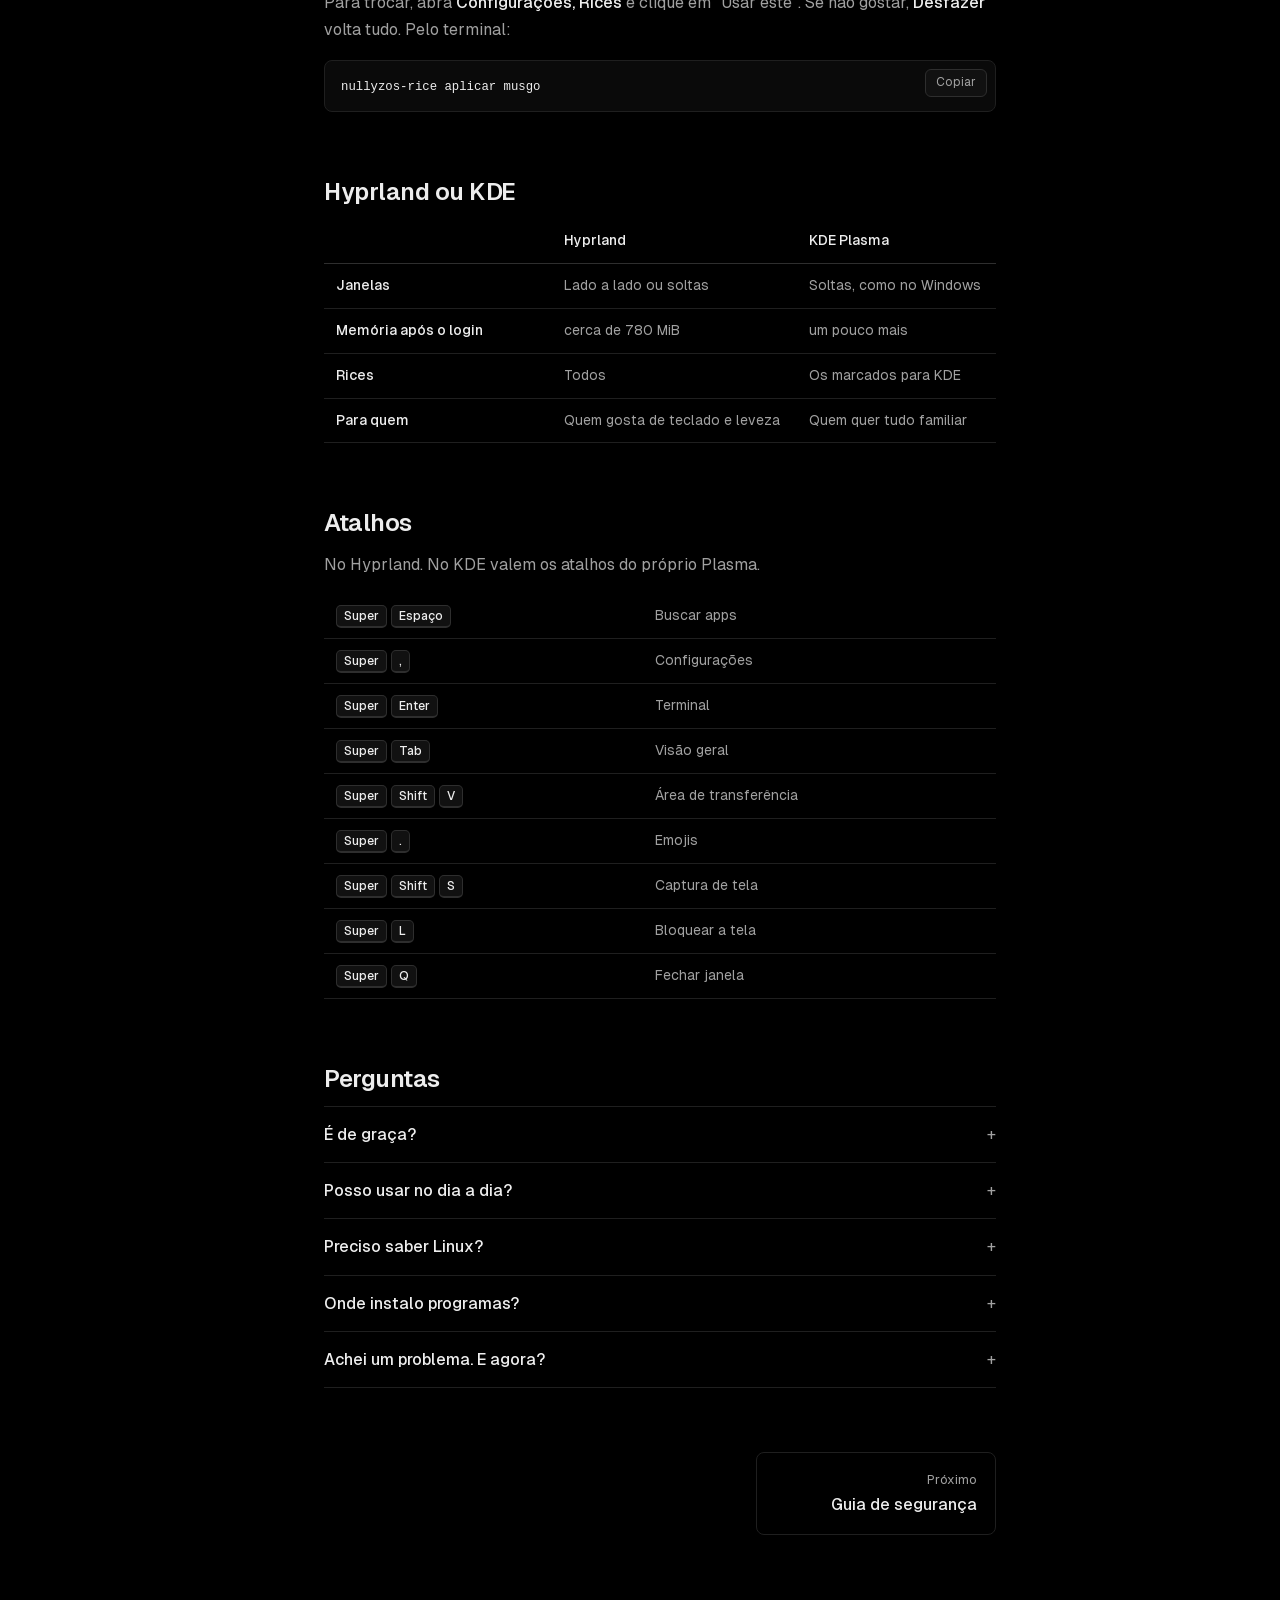
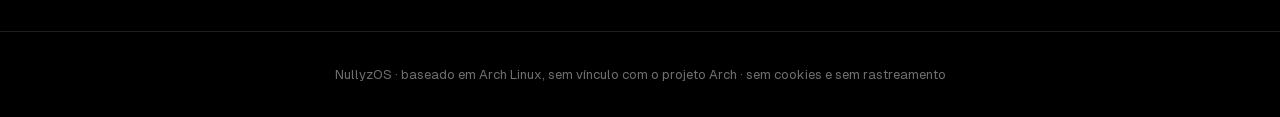
==== commit 601e6473: "chore: lançamento se chama NullyzOS (versão 0.2.0), sem "beta" Co-Authored-By: Claude Opus 5.5 <nore" ====
--- a/site/docs.html
+++ b/site/docs.html
@@ -19,7 +19,7 @@
 
 <header class="barra">
   <a class="marca" href="index.html"><img src="img/nullyz.svg" alt="" width="20" height="20"><span>NullyzOS</span></a>
-  <span class="versao">0.2 beta</span>
+  <span class="versao">0.2</span>
   <div class="barra-dir">
     <a class="barra-link" href="https://github.com/Ruthraas/NullyzOS" rel="noopener noreferrer">GitHub</a>
     <a class="botao" href="#baixar">Baixar</a>
@@ -150,7 +150,7 @@
 
     <h2 id="perguntas">Perguntas</h2>
     <details><summary>É de graça?</summary><p>Sim. O código é aberto (GPL-3.0) e está no GitHub.</p></details>
-    <details><summary>Posso usar no dia a dia?</summary><p>É uma versão beta. Funciona, mas teste antes num computador sem nada importante, ou com backup.</p></details>
+    <details><summary>Posso usar no dia a dia?</summary><p>É a primeira versão pública. Funciona, mas teste antes num computador sem nada importante, ou com backup.</p></details>
     <details><summary>Preciso saber Linux?</summary><p>Não. O que se usa no dia a dia tem tela própria nas Configurações, em português.</p></details>
     <details><summary>Onde instalo programas?</summary><p>Na loja de apps (Flathub) ou pelo pacman, dos repositórios oficiais do Arch. O NullyzOS não usa o AUR.</p></details>
     <details><summary>Achei um problema. E agora?</summary><p>Abra uma <a href="https://github.com/Ruthraas/NullyzOS/issues" rel="noopener noreferrer">issue no GitHub</a> com o modelo do computador e o que aconteceu. Falha de segurança vai pelo <a href="https://github.com/Ruthraas/NullyzOS/security/advisories/new" rel="noopener noreferrer">aviso privado</a>.</p></details>
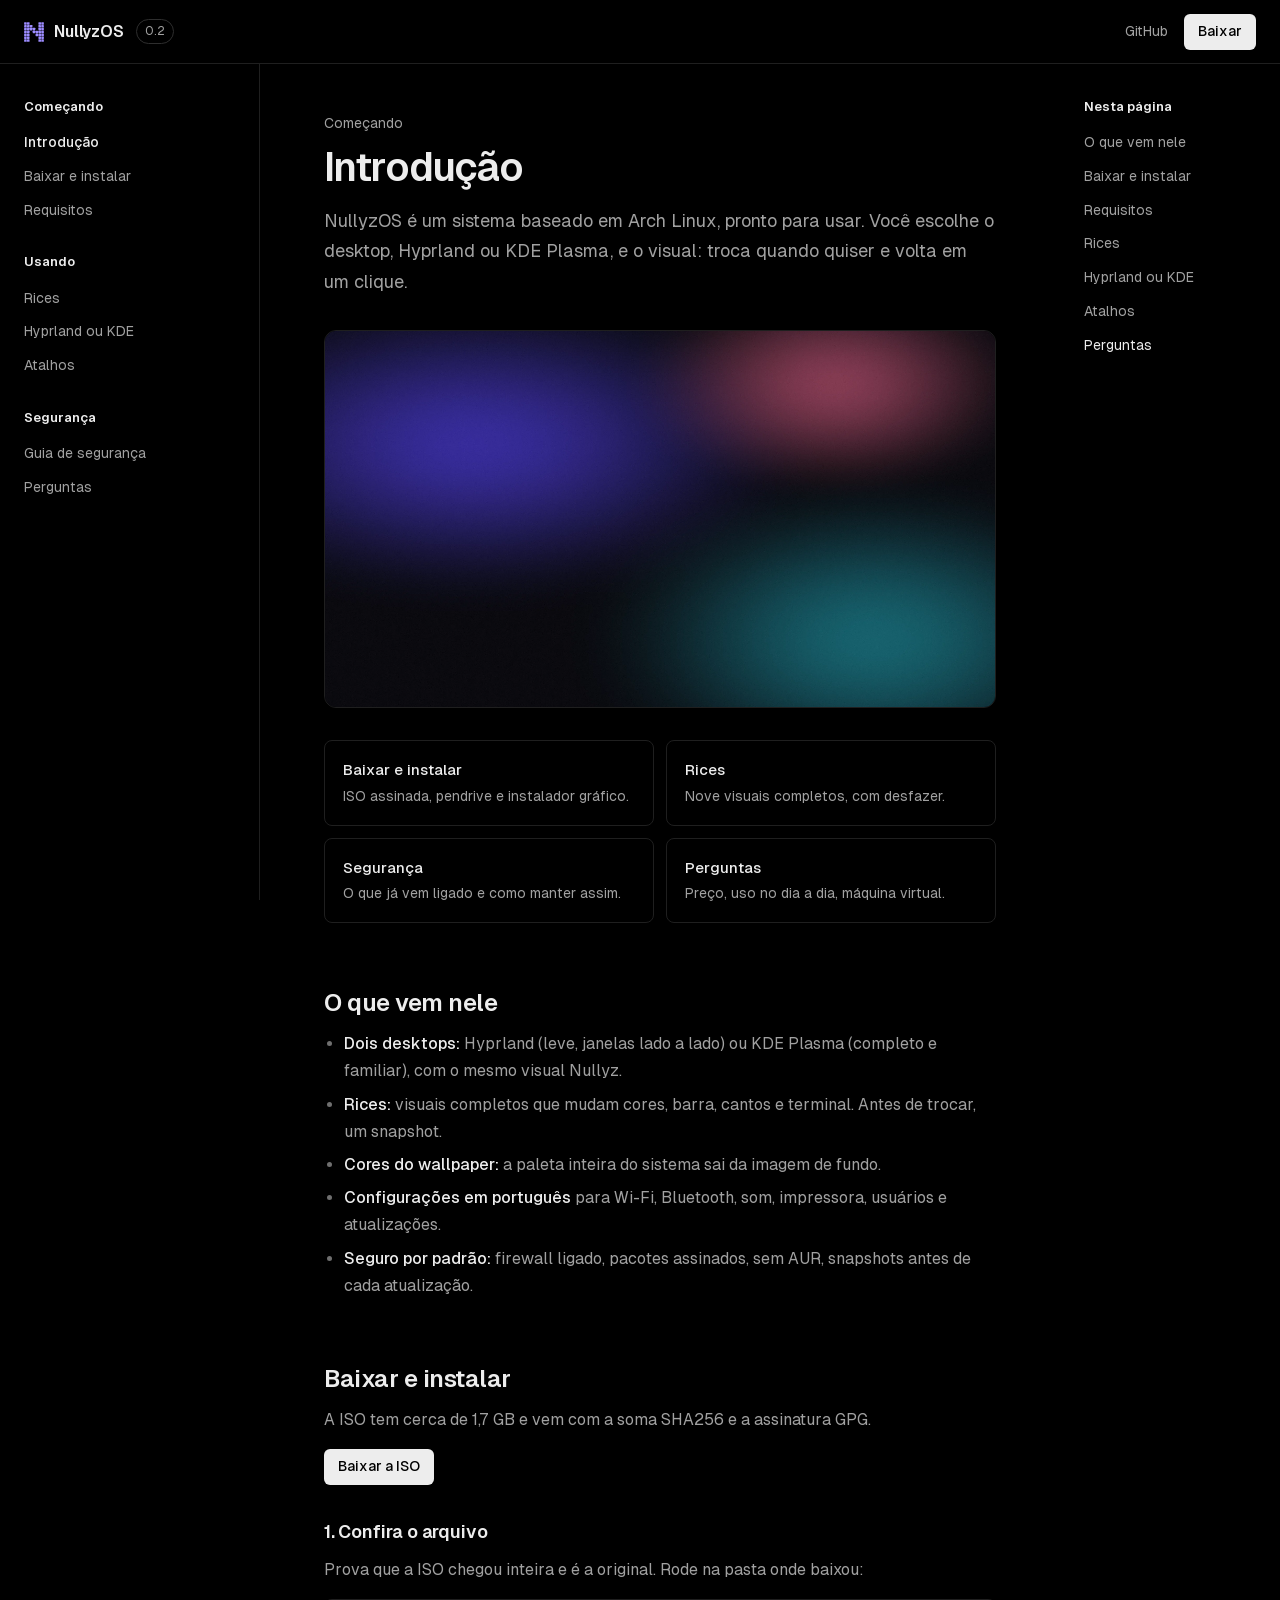
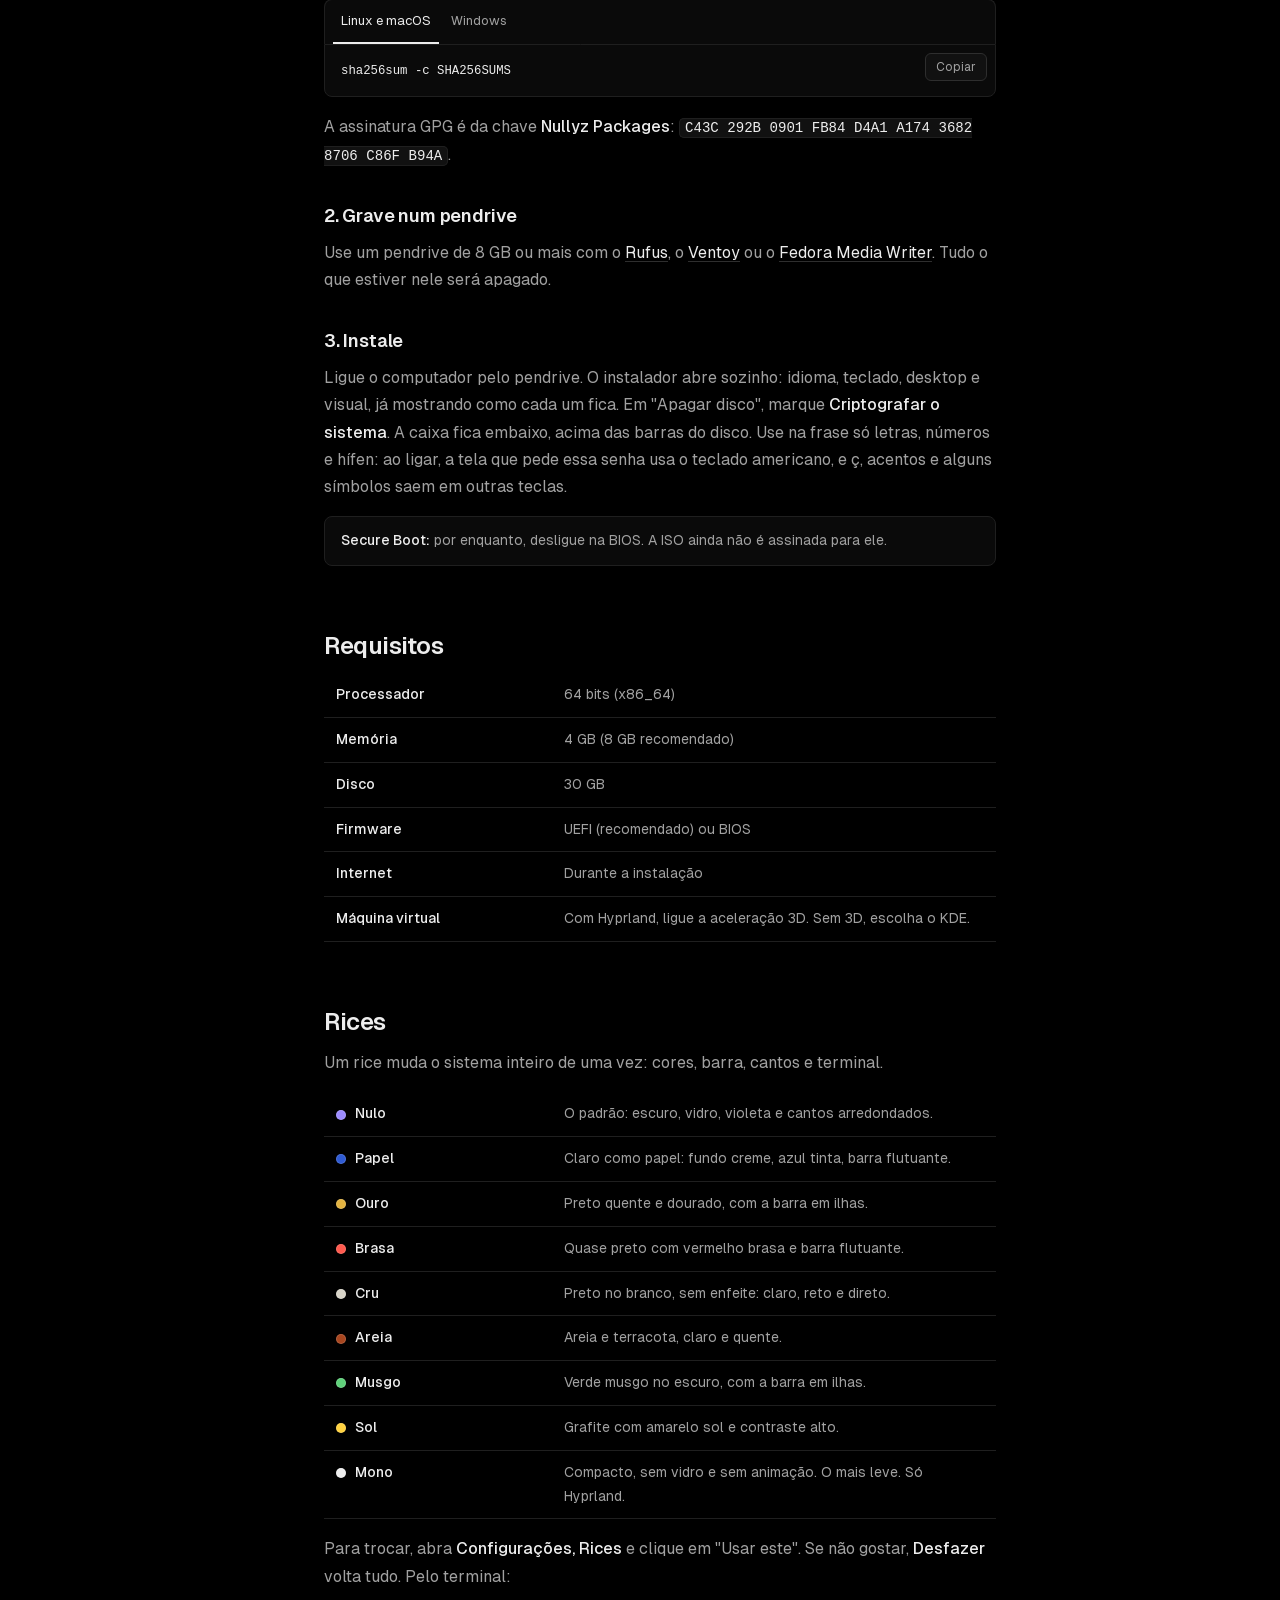
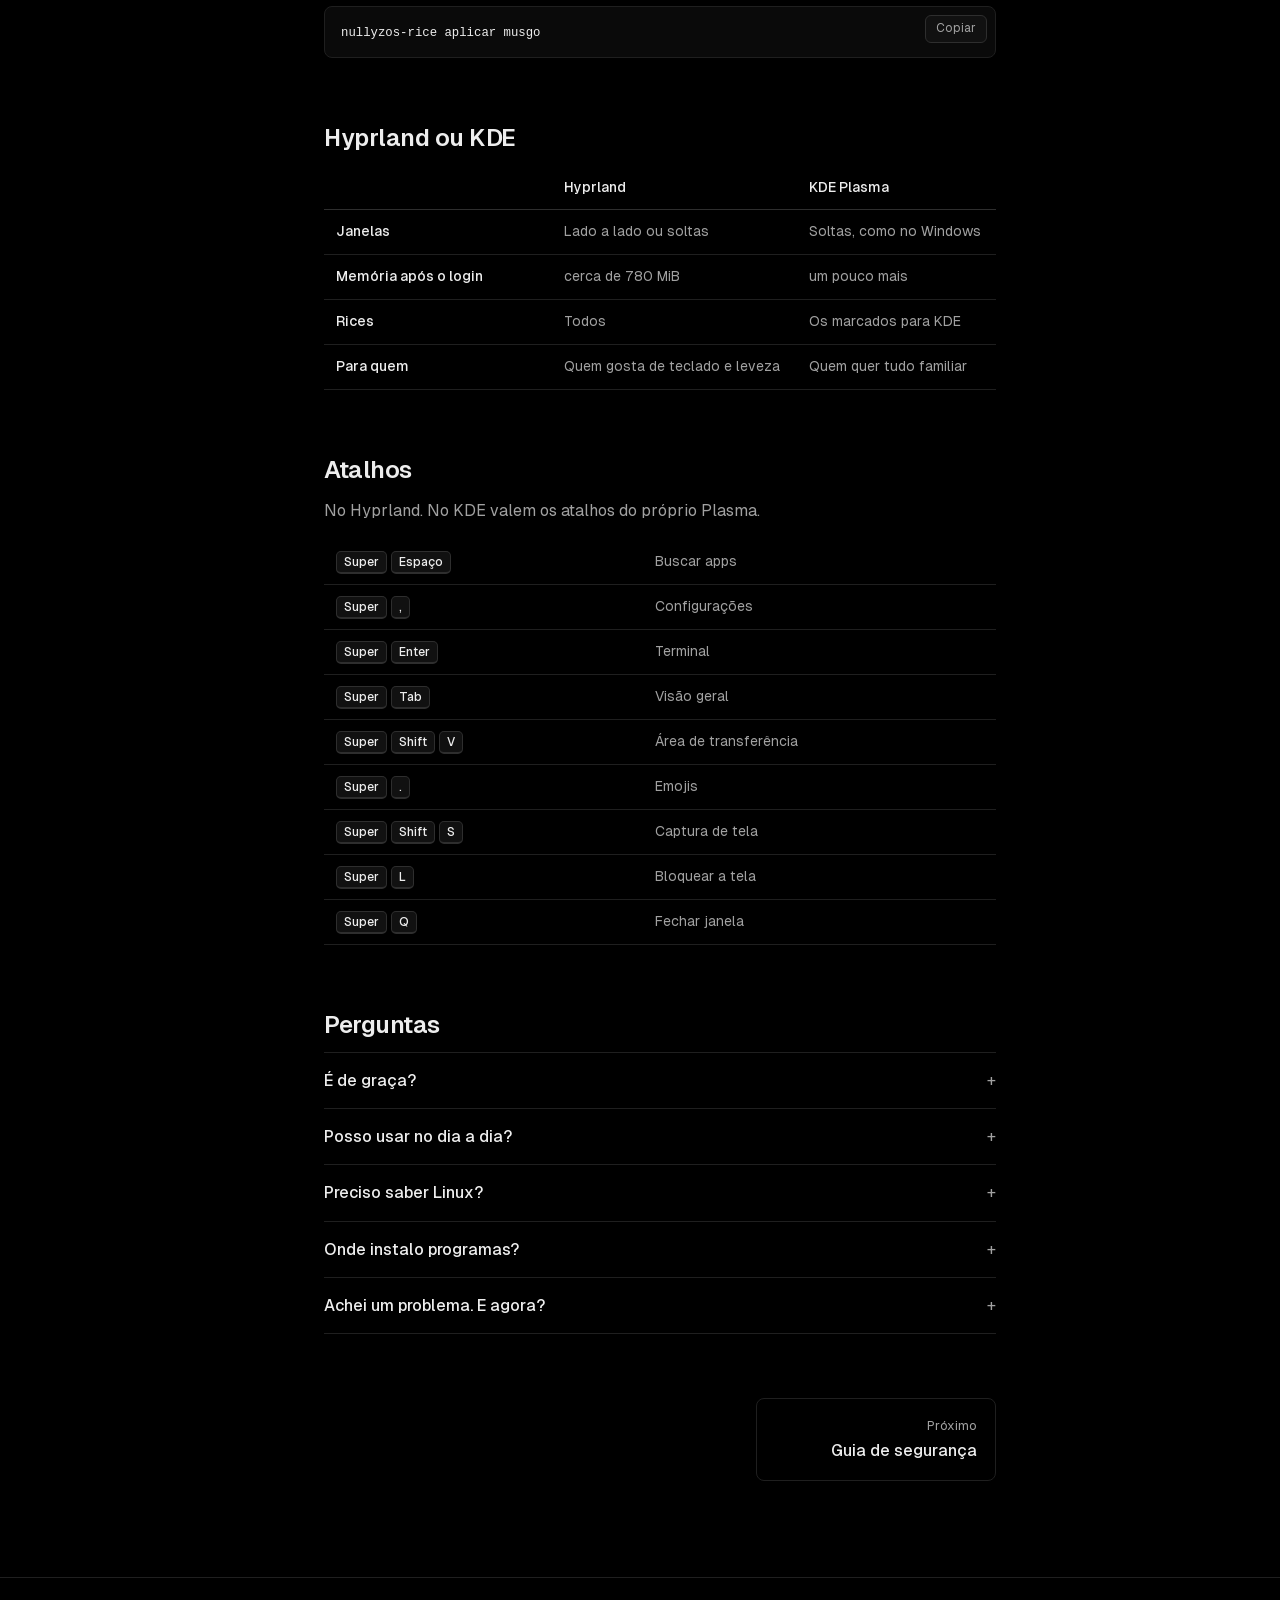
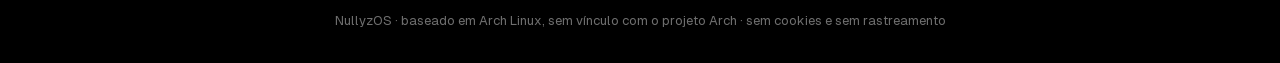
==== commit 0710f780: "feat(site): publicado na Vercel (nullyzos.vercel.app) vercel.json com os cabeçalhos de segurança (CS" ====
--- a/site/docs.html
+++ b/site/docs.html
@@ -48,7 +48,7 @@
     <p class="lead">NullyzOS é um sistema baseado em Arch Linux, pronto para usar. Você escolhe o desktop, Hyprland ou KDE Plasma, e o visual: troca quando quiser e volta em um clique.</p>
 
     <figure class="tela">
-      <img src="img/tela-nulo.webp" width="1920" height="1080" alt="Área de trabalho do NullyzOS com o rice Nulo, o padrão.">
+      <img src="img/arte/hero.webp" width="2560" height="1440" alt="O fundo padrão do NullyzOS: manchas violeta, petróleo e rosa sobre quase-preto.">
     </figure>
 
     <div class="cartoes">
@@ -103,21 +103,20 @@
     </table>
 
     <h2 id="rices">Rices</h2>
-    <p>Um rice muda o sistema inteiro de uma vez. Escolha um para ver:</p>
-    <div class="rices" role="radiogroup" aria-label="Rices">
-      <button role="radio" aria-checked="true" data-rice="nulo"><i class="cor nulo"></i>Nulo</button>
-      <button role="radio" aria-checked="false" data-rice="papel"><i class="cor papel"></i>Papel</button>
-      <button role="radio" aria-checked="false" data-rice="ouro"><i class="cor ouro"></i>Ouro</button>
-      <button role="radio" aria-checked="false" data-rice="brasa"><i class="cor brasa"></i>Brasa</button>
-      <button role="radio" aria-checked="false" data-rice="cru"><i class="cor cru"></i>Cru</button>
-      <button role="radio" aria-checked="false" data-rice="areia"><i class="cor areia"></i>Areia</button>
-      <button role="radio" aria-checked="false" data-rice="musgo"><i class="cor musgo"></i>Musgo</button>
-      <button role="radio" aria-checked="false" data-rice="sol"><i class="cor sol"></i>Sol</button>
-      <button role="radio" aria-checked="false" data-rice="mono"><i class="cor mono"></i>Mono</button>
-    </div>
-    <figure class="tela">
-      <img id="tela-rice" src="img/tela-nulo.webp" width="1920" height="1080" loading="lazy" alt="O rice Nulo aplicado.">
-    </figure>
+    <p>Um rice muda o sistema inteiro de uma vez: cores, barra, cantos e terminal.</p>
+    <table>
+      <tbody>
+        <tr><th scope="row"><i class="cor nulo"></i> Nulo</th><td>O padrão: escuro, vidro, violeta e cantos arredondados.</td></tr>
+        <tr><th scope="row"><i class="cor papel"></i> Papel</th><td>Claro como papel: fundo creme, azul tinta, barra flutuante.</td></tr>
+        <tr><th scope="row"><i class="cor ouro"></i> Ouro</th><td>Preto quente e dourado, com a barra em ilhas.</td></tr>
+        <tr><th scope="row"><i class="cor brasa"></i> Brasa</th><td>Quase preto com vermelho brasa e barra flutuante.</td></tr>
+        <tr><th scope="row"><i class="cor cru"></i> Cru</th><td>Preto no branco, sem enfeite: claro, reto e direto.</td></tr>
+        <tr><th scope="row"><i class="cor areia"></i> Areia</th><td>Areia e terracota, claro e quente.</td></tr>
+        <tr><th scope="row"><i class="cor musgo"></i> Musgo</th><td>Verde musgo no escuro, com a barra em ilhas.</td></tr>
+        <tr><th scope="row"><i class="cor sol"></i> Sol</th><td>Grafite com amarelo sol e contraste alto.</td></tr>
+        <tr><th scope="row"><i class="cor mono"></i> Mono</th><td>Compacto, sem vidro e sem animação. O mais leve. Só Hyprland.</td></tr>
+      </tbody>
+    </table>
     <p>Para trocar, abra <strong>Configurações, Rices</strong> e clique em "Usar este". Se não gostar, <strong>Desfazer</strong> volta tudo. Pelo terminal:</p>
     <div class="codigo"><pre><code>nullyzos-rice aplicar musgo</code></pre><button class="copiar" type="button">Copiar</button></div>
 
--- a/site/css/docs.css
+++ b/site/css/docs.css
@@ -183,3 +183,4 @@
   .cartoes { grid-template-columns: 1fr; }
   .proximo a { min-width: 0; width: 100%; }
 }
+.cor { display: inline-block; vertical-align: middle; margin-right: 6px; }
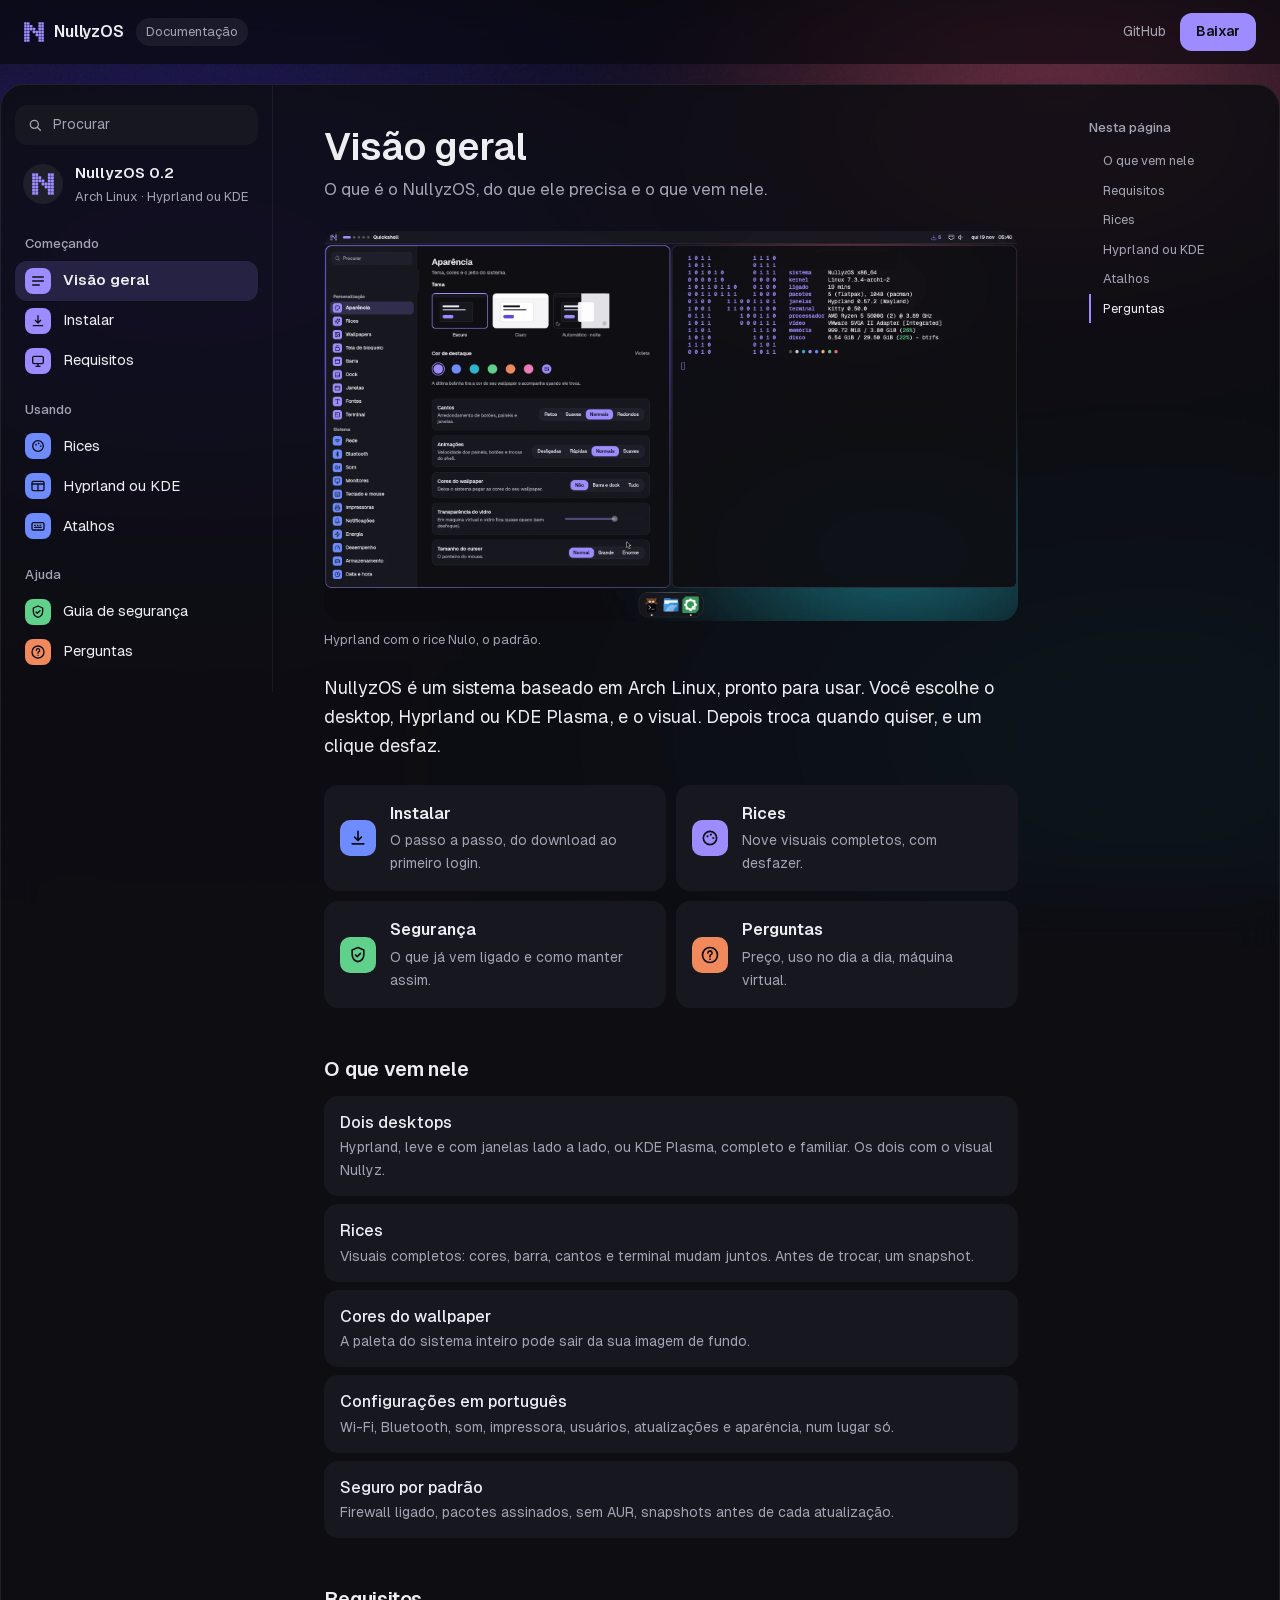
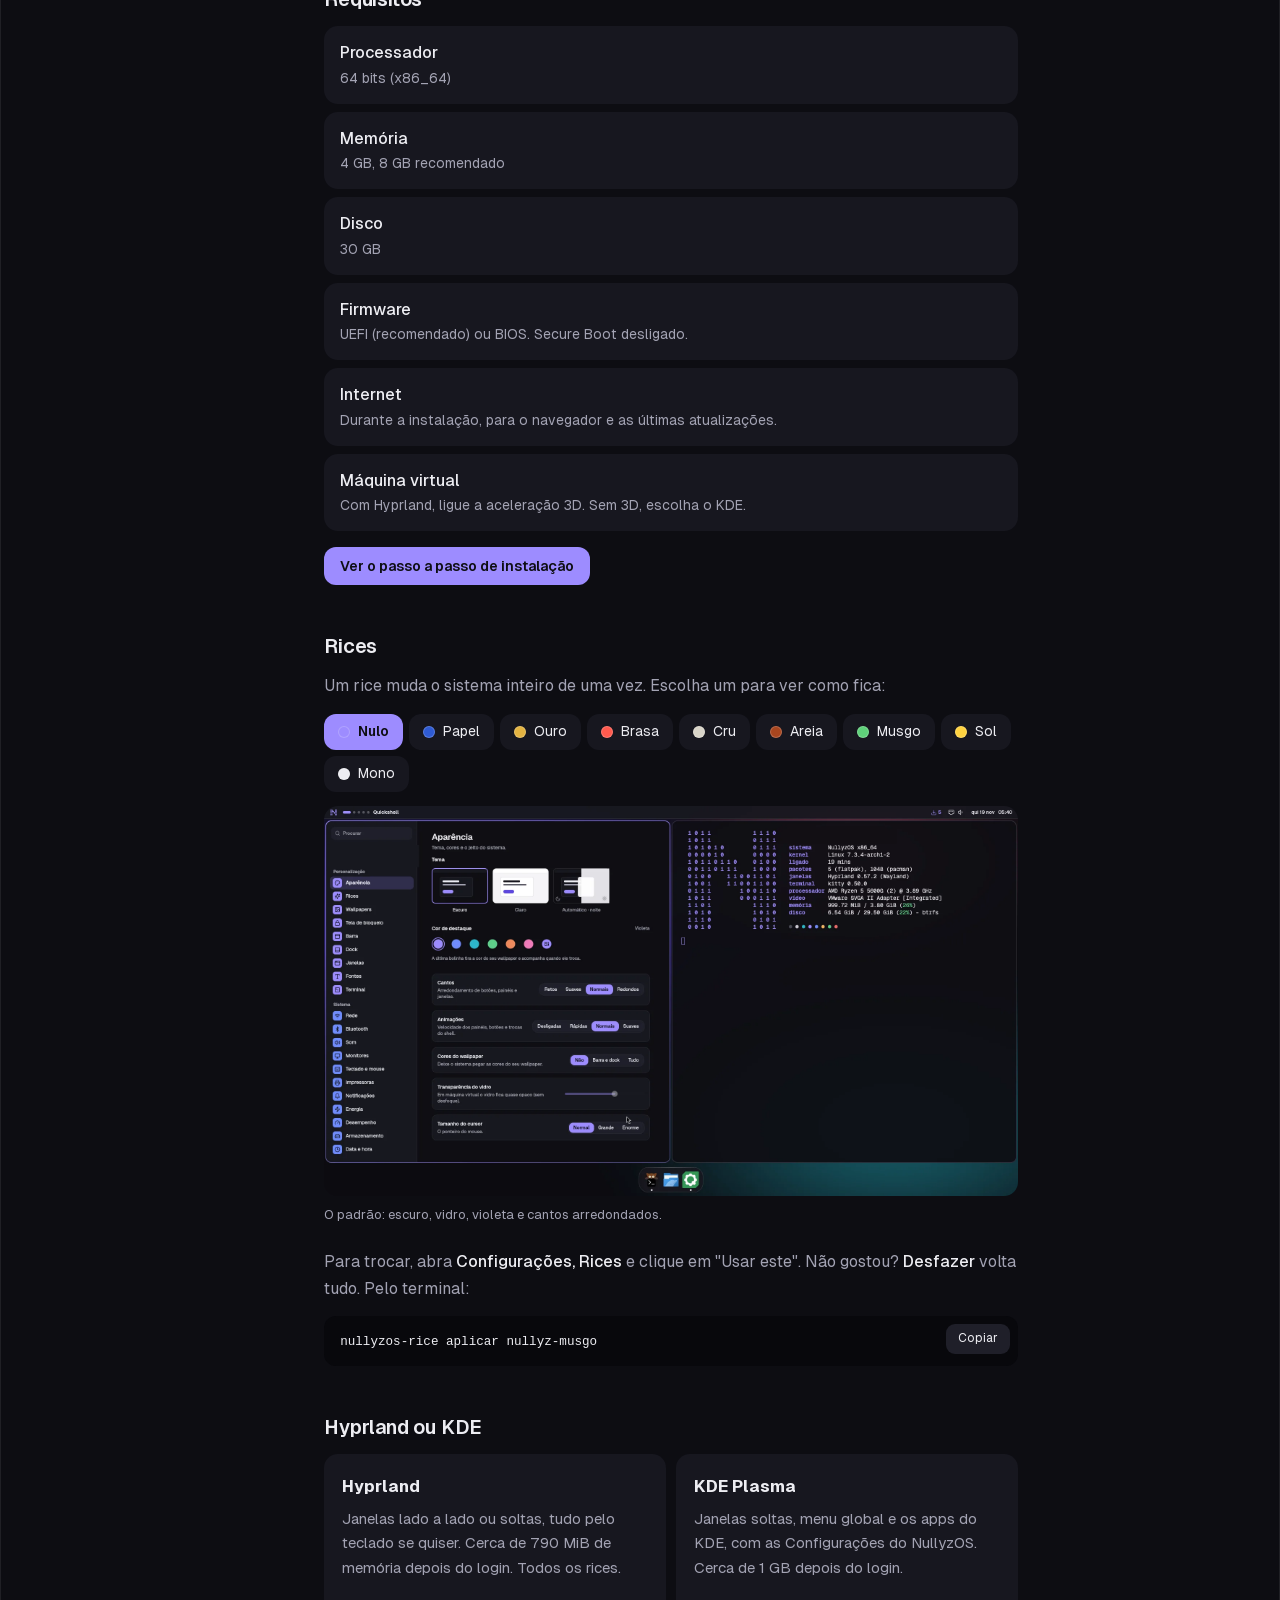
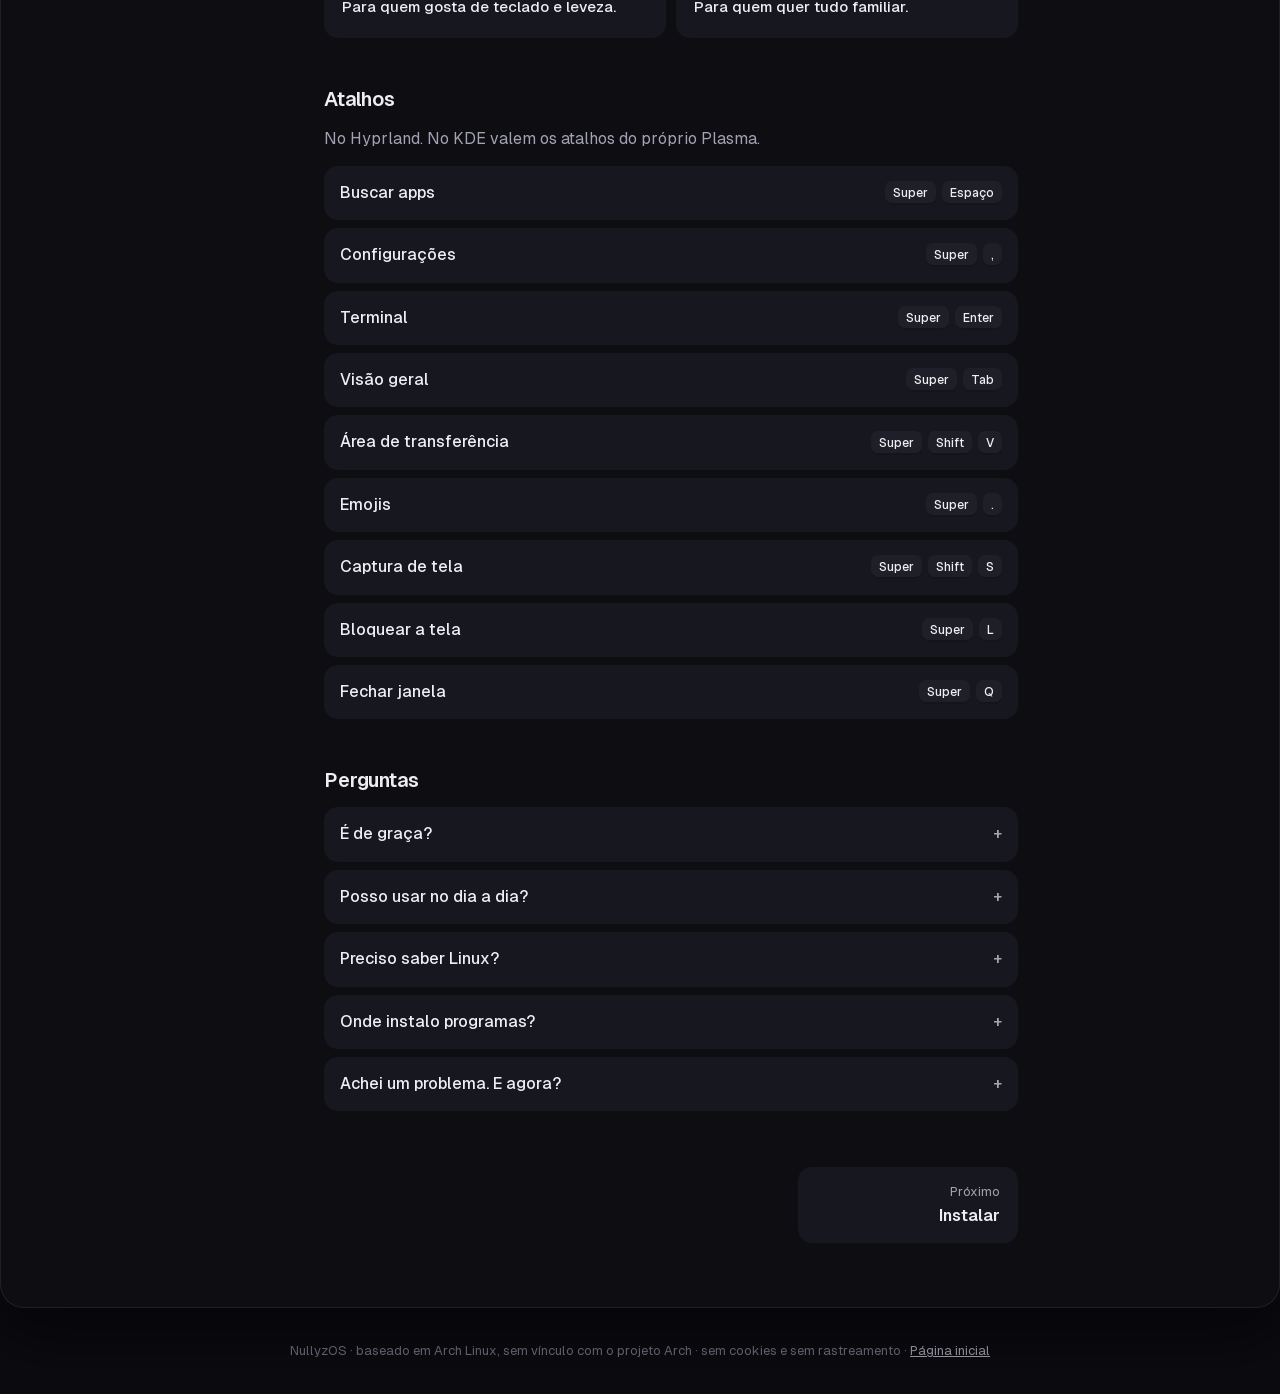
==== commit 3ba6f132: "feat(site): documentação com o design do NullyzOS e prints reais - Documentação com a cara das Confi" ====
--- a/site/docs.html
+++ b/site/docs.html
@@ -3,176 +3,154 @@
 <head>
 <meta charset="utf-8">
 <meta name="viewport" content="width=device-width, initial-scale=1">
-<title>NullyzOS · Introdução</title>
-<meta name="description" content="NullyzOS é um sistema baseado em Arch Linux, com Hyprland ou KDE, rices que se trocam com segurança e cores tiradas do wallpaper. Grátis e em português.">
+<title>Visão geral · Documentação do NullyzOS</title>
+<meta name="description" content="O que é o NullyzOS, do que ele precisa e o que vem nele: rices, desktops, atalhos e perguntas.">
 <meta name="referrer" content="strict-origin-when-cross-origin">
 <meta name="color-scheme" content="dark">
-<meta property="og:title" content="NullyzOS">
-<meta property="og:description" content="Arch Linux escuro, leve e seguro, pronto para usar.">
 <link rel="icon" href="img/nullyz.svg" type="image/svg+xml">
 <link rel="preload" href="fonts/Geist-Variable.woff2" as="font" type="font/woff2" crossorigin>
 <link rel="stylesheet" href="css/docs.css">
 <script src="js/docs.js" defer></script>
 </head>
+<!-- Gerado por gerar-docs.py a partir de conteudo/docs.html. Não edite à mão. -->
 <body>
 <a class="pular" href="#conteudo">Pular para o conteúdo</a>
+<img class="fundo" src="img/arte/hero.webp" width="2560" height="1440" alt="">
 
-<header class="barra">
+<header class="topo">
   <a class="marca" href="index.html"><img src="img/nullyz.svg" alt="" width="20" height="20"><span>NullyzOS</span></a>
-  <span class="versao">0.2</span>
-  <div class="barra-dir">
-    <a class="barra-link" href="https://github.com/Ruthraas/NullyzOS" rel="noopener noreferrer">GitHub</a>
-    <a class="botao" href="#baixar">Baixar</a>
+  <span class="selo">Documentação</span>
+  <div class="topo-dir">
+    <a class="topo-link" href="https://github.com/Ruthraas/NullyzOS" rel="noopener noreferrer">GitHub</a>
+    <a class="botao cheio" href="https://github.com/Ruthraas/NullyzOS/releases/latest" rel="noopener noreferrer">Baixar</a>
     <button class="menu" type="button" aria-expanded="false" aria-controls="lateral">Menu</button>
   </div>
 </header>
 
-<div class="docs">
+<div class="janela">
   <nav class="lateral" id="lateral" aria-label="Documentação">
-    <p class="grupo">Começando</p>
-    <a href="docs.html" aria-current="page">Introdução</a>
-    <a href="docs.html#baixar">Baixar e instalar</a>
-    <a href="docs.html#requisitos">Requisitos</a>
-    <p class="grupo">Usando</p>
-    <a href="docs.html#rices">Rices</a>
-    <a href="docs.html#desktops">Hyprland ou KDE</a>
-    <a href="docs.html#atalhos">Atalhos</a>
-    <p class="grupo">Segurança</p>
-    <a href="seguranca.html">Guia de segurança</a>
-    <a href="docs.html#perguntas">Perguntas</a>
+    <label class="busca"><svg viewBox="0 0 24 24" aria-hidden="true"><circle cx="11" cy="11" r="6"/><path d="m20 20-4.5-4.5"/></svg><span class="oculto">Procurar na documentação</span><input id="filtro" type="search" placeholder="Procurar" autocomplete="off"></label>
+    <div class="versao"><span class="logo"><img src="img/nullyz.svg" alt="" width="22" height="22"></span><div><strong>NullyzOS 0.2</strong><span>Arch Linux · Hyprland ou KDE</span></div></div>
+      <p class="grupo">Começando</p>
+      <a href="docs.html" aria-current="page"><span class="icone violeta" aria-hidden="true"><svg viewBox="0 0 24 24"><path d="M4 6h16M4 12h16M4 18h10"/></svg></span><span>Visão geral</span></a>
+      <a href="instalar.html"><span class="icone violeta" aria-hidden="true"><svg viewBox="0 0 24 24"><path d="M12 4v11m0 0-4-4m4 4 4-4M5 19h14"/></svg></span><span>Instalar</span></a>
+      <a href="docs.html#requisitos"><span class="icone violeta" aria-hidden="true"><svg viewBox="0 0 24 24"><rect x="4" y="5" width="16" height="11" rx="2"/><path d="M9 20h6M12 16v4"/></svg></span><span>Requisitos</span></a>
+      <p class="grupo">Usando</p>
+      <a href="docs.html#rices"><span class="icone azul" aria-hidden="true"><svg viewBox="0 0 24 24"><circle cx="12" cy="12" r="8"/><circle cx="9" cy="10" r="1.3" class="cheio"/><circle cx="13" cy="8" r="1.3" class="cheio"/><circle cx="16" cy="12" r="1.3" class="cheio"/></svg></span><span>Rices</span></a>
+      <a href="docs.html#desktops"><span class="icone azul" aria-hidden="true"><svg viewBox="0 0 24 24"><rect x="3" y="5" width="18" height="14" rx="2"/><path d="M3 9h18M12 9v10"/></svg></span><span>Hyprland ou KDE</span></a>
+      <a href="docs.html#atalhos"><span class="icone azul" aria-hidden="true"><svg viewBox="0 0 24 24"><rect x="3" y="7" width="18" height="11" rx="2"/><path d="M7 11h1M11 11h1M15 11h1M7 14h10"/></svg></span><span>Atalhos</span></a>
+      <p class="grupo">Ajuda</p>
+      <a href="seguranca.html"><span class="icone verde" aria-hidden="true"><svg viewBox="0 0 24 24"><path d="M12 3 5 6v5c0 4.5 3 8 7 9 4-1 7-4.5 7-9V6z"/><path d="m9 12 2 2 4-4"/></svg></span><span>Guia de segurança</span></a>
+      <a href="docs.html#perguntas"><span class="icone coral" aria-hidden="true"><svg viewBox="0 0 24 24"><circle cx="12" cy="12" r="9"/><path d="M9.5 9.5a2.5 2.5 0 1 1 3.5 2.3c-.6.3-1 .9-1 1.5V14"/><circle cx="12" cy="17" r="1" class="cheio"/></svg></span><span>Perguntas</span></a>
   </nav>
 
   <main class="conteudo" id="conteudo">
-    <p class="trilha">Começando</p>
-    <h1>Introdução</h1>
-    <p class="lead">NullyzOS é um sistema baseado em Arch Linux, pronto para usar. Você escolhe o desktop, Hyprland ou KDE Plasma, e o visual: troca quando quiser e volta em um clique.</p>
+    <header class="cabeca">
+      <h1>Visão geral</h1>
+      <p class="sub">O que é o NullyzOS, do que ele precisa e o que vem nele.</p>
+    </header>
 
-    <figure class="tela">
-      <img src="img/arte/hero.webp" width="2560" height="1440" alt="O fundo padrão do NullyzOS: manchas violeta, petróleo e rosa sobre quase-preto.">
+    <figure class="tela grande">
+      <img src="img/telas/tela-nulo.webp" width="1920" height="1080" alt="NullyzOS com o rice Nulo: terminal com o N em binário e as Configurações, Aparência, abertas lado a lado.">
+      <figcaption>Hyprland com o rice Nulo, o padrão.</figcaption>
     </figure>
 
-    <div class="cartoes">
-      <a class="cartao" href="#baixar"><strong>Baixar e instalar</strong><span>ISO assinada, pendrive e instalador gráfico.</span></a>
-      <a class="cartao" href="#rices"><strong>Rices</strong><span>Nove visuais completos, com desfazer.</span></a>
-      <a class="cartao" href="seguranca.html"><strong>Segurança</strong><span>O que já vem ligado e como manter assim.</span></a>
-      <a class="cartao" href="#perguntas"><strong>Perguntas</strong><span>Preço, uso no dia a dia, máquina virtual.</span></a>
+    <p class="lead">NullyzOS é um sistema baseado em Arch Linux, pronto para usar. Você escolhe o desktop, Hyprland ou KDE Plasma, e o visual. Depois troca quando quiser, e um clique desfaz.</p>
+
+    <div class="atalhos">
+      <a class="atalho" href="instalar.html"><span class="icone azul"><svg viewBox="0 0 24 24"><path d="M12 4v11m0 0-4-4m4 4 4-4M5 19h14"/></svg></span><strong>Instalar</strong><span>O passo a passo, do download ao primeiro login.</span></a>
+      <a class="atalho" href="#rices"><span class="icone violeta"><svg viewBox="0 0 24 24"><circle cx="12" cy="12" r="8"/><circle cx="9" cy="10" r="1.3" class="cheio"/><circle cx="13" cy="8" r="1.3" class="cheio"/><circle cx="16" cy="12" r="1.3" class="cheio"/></svg></span><strong>Rices</strong><span>Nove visuais completos, com desfazer.</span></a>
+      <a class="atalho" href="seguranca.html"><span class="icone verde"><svg viewBox="0 0 24 24"><path d="M12 3 5 6v5c0 4.5 3 8 7 9 4-1 7-4.5 7-9V6z"/><path d="m9 12 2 2 4-4"/></svg></span><strong>Segurança</strong><span>O que já vem ligado e como manter assim.</span></a>
+      <a class="atalho" href="#perguntas"><span class="icone coral"><svg viewBox="0 0 24 24"><circle cx="12" cy="12" r="9"/><path d="M9.5 9.5a2.5 2.5 0 1 1 3.5 2.3c-.6.3-1 .9-1 1.5V14"/><circle cx="12" cy="17" r="1" class="cheio"/></svg></span><strong>Perguntas</strong><span>Preço, uso no dia a dia, máquina virtual.</span></a>
     </div>
 
-    <h2 id="o-que-e">O que vem nele</h2>
-    <ul>
-      <li><strong>Dois desktops:</strong> Hyprland (leve, janelas lado a lado) ou KDE Plasma (completo e familiar), com o mesmo visual Nullyz.</li>
-      <li><strong>Rices:</strong> visuais completos que mudam cores, barra, cantos e terminal. Antes de trocar, um snapshot.</li>
-      <li><strong>Cores do wallpaper:</strong> a paleta inteira do sistema sai da imagem de fundo.</li>
-      <li><strong>Configurações em português</strong> para Wi-Fi, Bluetooth, som, impressora, usuários e atualizações.</li>
-      <li><strong>Seguro por padrão:</strong> firewall ligado, pacotes assinados, sem AUR, snapshots antes de cada atualização.</li>
-    </ul>
-
-    <h2 id="baixar">Baixar e instalar</h2>
-    <p>A ISO tem cerca de 1,7 GB e vem com a soma SHA256 e a assinatura GPG.</p>
-    <p><a class="botao" href="https://github.com/Ruthraas/NullyzOS/releases/latest" rel="noopener noreferrer">Baixar a ISO</a></p>
-
-    <h3 id="conferir">1. Confira o arquivo</h3>
-    <p>Prova que a ISO chegou inteira e é a original. Rode na pasta onde baixou:</p>
-    <div class="abas">
-      <div class="abas-botoes" role="tablist" aria-label="Sistema">
-        <button role="tab" aria-selected="true" aria-controls="c-linux" id="t-linux">Linux e macOS</button>
-        <button role="tab" aria-selected="false" aria-controls="c-win" id="t-win" tabindex="-1">Windows</button>
-      </div>
-      <div class="codigo" role="tabpanel" id="c-linux" aria-labelledby="t-linux"><pre><code>sha256sum -c SHA256SUMS</code></pre><button class="copiar" type="button">Copiar</button></div>
-      <div class="codigo" role="tabpanel" id="c-win" aria-labelledby="t-win" hidden><pre><code>Get-FileHash .\nullyzos-*.iso -Algorithm SHA256</code></pre><button class="copiar" type="button">Copiar</button></div>
+    <h2 id="o-que-vem">O que vem nele</h2>
+    <div class="linhas">
+      <div class="linha"><div><strong>Dois desktops</strong><span>Hyprland, leve e com janelas lado a lado, ou KDE Plasma, completo e familiar. Os dois com o visual Nullyz.</span></div></div>
+      <div class="linha"><div><strong>Rices</strong><span>Visuais completos: cores, barra, cantos e terminal mudam juntos. Antes de trocar, um snapshot.</span></div></div>
+      <div class="linha"><div><strong>Cores do wallpaper</strong><span>A paleta do sistema inteiro pode sair da sua imagem de fundo.</span></div></div>
+      <div class="linha"><div><strong>Configurações em português</strong><span>Wi-Fi, Bluetooth, som, impressora, usuários, atualizações e aparência, num lugar só.</span></div></div>
+      <div class="linha"><div><strong>Seguro por padrão</strong><span>Firewall ligado, pacotes assinados, sem AUR, snapshots antes de cada atualização.</span></div></div>
     </div>
-    <p>A assinatura GPG é da chave <strong>Nullyz Packages</strong>: <code>C43C 292B 0901 FB84 D4A1 A174 3682 8706 C86F B94A</code>.</p>
-
-    <h3 id="gravar">2. Grave num pendrive</h3>
-    <p>Use um pendrive de 8 GB ou mais com o <a href="https://rufus.ie" rel="noopener noreferrer">Rufus</a>, o <a href="https://www.ventoy.net" rel="noopener noreferrer">Ventoy</a> ou o <a href="https://github.com/FedoraQt/MediaWriter" rel="noopener noreferrer">Fedora Media Writer</a>. Tudo o que estiver nele será apagado.</p>
-
-    <h3 id="instalar">3. Instale</h3>
-    <p>Ligue o computador pelo pendrive. O instalador abre sozinho: idioma, teclado, desktop e visual, já mostrando como cada um fica. Em "Apagar disco", marque <strong>Criptografar o sistema</strong>. A caixa fica embaixo, acima das barras do disco. Use na frase só letras, números e hífen: ao ligar, a tela que pede essa senha usa o teclado americano, e ç, acentos e alguns símbolos saem em outras teclas.</p>
-    <div class="nota"><strong>Secure Boot:</strong> por enquanto, desligue na BIOS. A ISO ainda não é assinada para ele.</div>
 
     <h2 id="requisitos">Requisitos</h2>
-    <table>
-      <tbody>
-        <tr><th scope="row">Processador</th><td>64 bits (x86_64)</td></tr>
-        <tr><th scope="row">Memória</th><td>4 GB (8 GB recomendado)</td></tr>
-        <tr><th scope="row">Disco</th><td>30 GB</td></tr>
-        <tr><th scope="row">Firmware</th><td>UEFI (recomendado) ou BIOS</td></tr>
-        <tr><th scope="row">Internet</th><td>Durante a instalação</td></tr>
-        <tr><th scope="row">Máquina virtual</th><td>Com Hyprland, ligue a aceleração 3D. Sem 3D, escolha o KDE.</td></tr>
-      </tbody>
-    </table>
+    <div class="linhas">
+      <div class="linha"><div><strong>Processador</strong><span>64 bits (x86_64)</span></div></div>
+      <div class="linha"><div><strong>Memória</strong><span>4 GB, 8 GB recomendado</span></div></div>
+      <div class="linha"><div><strong>Disco</strong><span>30 GB</span></div></div>
+      <div class="linha"><div><strong>Firmware</strong><span>UEFI (recomendado) ou BIOS. Secure Boot desligado.</span></div></div>
+      <div class="linha"><div><strong>Internet</strong><span>Durante a instalação, para o navegador e as últimas atualizações.</span></div></div>
+      <div class="linha"><div><strong>Máquina virtual</strong><span>Com Hyprland, ligue a aceleração 3D. Sem 3D, escolha o KDE.</span></div></div>
+    </div>
+    <p><a class="botao cheio" href="instalar.html">Ver o passo a passo de instalação</a></p>
 
     <h2 id="rices">Rices</h2>
-    <p>Um rice muda o sistema inteiro de uma vez: cores, barra, cantos e terminal.</p>
-    <table>
-      <tbody>
-        <tr><th scope="row"><i class="cor nulo"></i> Nulo</th><td>O padrão: escuro, vidro, violeta e cantos arredondados.</td></tr>
-        <tr><th scope="row"><i class="cor papel"></i> Papel</th><td>Claro como papel: fundo creme, azul tinta, barra flutuante.</td></tr>
-        <tr><th scope="row"><i class="cor ouro"></i> Ouro</th><td>Preto quente e dourado, com a barra em ilhas.</td></tr>
-        <tr><th scope="row"><i class="cor brasa"></i> Brasa</th><td>Quase preto com vermelho brasa e barra flutuante.</td></tr>
-        <tr><th scope="row"><i class="cor cru"></i> Cru</th><td>Preto no branco, sem enfeite: claro, reto e direto.</td></tr>
-        <tr><th scope="row"><i class="cor areia"></i> Areia</th><td>Areia e terracota, claro e quente.</td></tr>
-        <tr><th scope="row"><i class="cor musgo"></i> Musgo</th><td>Verde musgo no escuro, com a barra em ilhas.</td></tr>
-        <tr><th scope="row"><i class="cor sol"></i> Sol</th><td>Grafite com amarelo sol e contraste alto.</td></tr>
-        <tr><th scope="row"><i class="cor mono"></i> Mono</th><td>Compacto, sem vidro e sem animação. O mais leve. Só Hyprland.</td></tr>
-      </tbody>
-    </table>
-    <p>Para trocar, abra <strong>Configurações, Rices</strong> e clique em "Usar este". Se não gostar, <strong>Desfazer</strong> volta tudo. Pelo terminal:</p>
-    <div class="codigo"><pre><code>nullyzos-rice aplicar musgo</code></pre><button class="copiar" type="button">Copiar</button></div>
+    <p>Um rice muda o sistema inteiro de uma vez. Escolha um para ver como fica:</p>
+    <div class="rices" role="radiogroup" aria-label="Rices">
+      <button role="radio" aria-checked="true" data-rice="nulo" data-texto="O padrão: escuro, vidro, violeta e cantos arredondados."><i class="cor nulo"></i>Nulo</button>
+      <button role="radio" aria-checked="false" data-rice="papel" data-texto="Claro como papel: fundo creme, azul tinta, barra flutuante."><i class="cor papel"></i>Papel</button>
+      <button role="radio" aria-checked="false" data-rice="ouro" data-texto="Preto quente e dourado, com a barra em ilhas."><i class="cor ouro"></i>Ouro</button>
+      <button role="radio" aria-checked="false" data-rice="brasa" data-texto="Quase preto com vermelho brasa e barra flutuante."><i class="cor brasa"></i>Brasa</button>
+      <button role="radio" aria-checked="false" data-rice="cru" data-texto="Preto no branco, sem enfeite: claro, reto e direto."><i class="cor cru"></i>Cru</button>
+      <button role="radio" aria-checked="false" data-rice="areia" data-texto="Areia e terracota, claro e quente."><i class="cor areia"></i>Areia</button>
+      <button role="radio" aria-checked="false" data-rice="musgo" data-texto="Verde musgo no escuro, com a barra em ilhas."><i class="cor musgo"></i>Musgo</button>
+      <button role="radio" aria-checked="false" data-rice="sol" data-texto="Grafite com amarelo sol e contraste alto."><i class="cor sol"></i>Sol</button>
+      <button role="radio" aria-checked="false" data-rice="mono" data-texto="Compacto, sem vidro e sem animação. O mais leve. Só Hyprland."><i class="cor mono"></i>Mono</button>
+    </div>
+    <figure class="tela">
+      <img id="tela-rice" src="img/telas/tela-nulo.webp" width="1920" height="1080" loading="lazy" alt="O rice Nulo aplicado.">
+      <figcaption id="rice-texto">O padrão: escuro, vidro, violeta e cantos arredondados.</figcaption>
+    </figure>
+    <p>Para trocar, abra <strong>Configurações, Rices</strong> e clique em "Usar este". Não gostou? <strong>Desfazer</strong> volta tudo. Pelo terminal:</p>
+    <div class="codigo"><pre><code>nullyzos-rice aplicar nullyz-musgo</code></pre><button class="copiar" type="button">Copiar</button></div>
 
     <h2 id="desktops">Hyprland ou KDE</h2>
-    <table>
-      <thead><tr><th scope="col"></th><th scope="col">Hyprland</th><th scope="col">KDE Plasma</th></tr></thead>
-      <tbody>
-        <tr><th scope="row">Janelas</th><td>Lado a lado ou soltas</td><td>Soltas, como no Windows</td></tr>
-        <tr><th scope="row">Memória após o login</th><td>cerca de 780 MiB</td><td>um pouco mais</td></tr>
-        <tr><th scope="row">Rices</th><td>Todos</td><td>Os marcados para KDE</td></tr>
-        <tr><th scope="row">Para quem</th><td>Quem gosta de teclado e leveza</td><td>Quem quer tudo familiar</td></tr>
-      </tbody>
-    </table>
+    <div class="comparar">
+      <div><strong>Hyprland</strong><p>Janelas lado a lado ou soltas, tudo pelo teclado se quiser. Cerca de 790 MiB de memória depois do login. Todos os rices.</p><p class="quem">Para quem gosta de teclado e leveza.</p></div>
+      <div><strong>KDE Plasma</strong><p>Janelas soltas, menu global e os apps do KDE, com as Configurações do NullyzOS. Cerca de 1 GB depois do login.</p><p class="quem">Para quem quer tudo familiar.</p></div>
+    </div>
 
     <h2 id="atalhos">Atalhos</h2>
     <p>No Hyprland. No KDE valem os atalhos do próprio Plasma.</p>
-    <table>
-      <tbody>
-        <tr><td><kbd>Super</kbd> <kbd>Espaço</kbd></td><td>Buscar apps</td></tr>
-        <tr><td><kbd>Super</kbd> <kbd>,</kbd></td><td>Configurações</td></tr>
-        <tr><td><kbd>Super</kbd> <kbd>Enter</kbd></td><td>Terminal</td></tr>
-        <tr><td><kbd>Super</kbd> <kbd>Tab</kbd></td><td>Visão geral</td></tr>
-        <tr><td><kbd>Super</kbd> <kbd>Shift</kbd> <kbd>V</kbd></td><td>Área de transferência</td></tr>
-        <tr><td><kbd>Super</kbd> <kbd>.</kbd></td><td>Emojis</td></tr>
-        <tr><td><kbd>Super</kbd> <kbd>Shift</kbd> <kbd>S</kbd></td><td>Captura de tela</td></tr>
-        <tr><td><kbd>Super</kbd> <kbd>L</kbd></td><td>Bloquear a tela</td></tr>
-        <tr><td><kbd>Super</kbd> <kbd>Q</kbd></td><td>Fechar janela</td></tr>
-      </tbody>
-    </table>
+    <div class="linhas">
+      <div class="linha"><div><strong>Buscar apps</strong></div><div class="teclas"><kbd>Super</kbd><kbd>Espaço</kbd></div></div>
+      <div class="linha"><div><strong>Configurações</strong></div><div class="teclas"><kbd>Super</kbd><kbd>,</kbd></div></div>
+      <div class="linha"><div><strong>Terminal</strong></div><div class="teclas"><kbd>Super</kbd><kbd>Enter</kbd></div></div>
+      <div class="linha"><div><strong>Visão geral</strong></div><div class="teclas"><kbd>Super</kbd><kbd>Tab</kbd></div></div>
+      <div class="linha"><div><strong>Área de transferência</strong></div><div class="teclas"><kbd>Super</kbd><kbd>Shift</kbd><kbd>V</kbd></div></div>
+      <div class="linha"><div><strong>Emojis</strong></div><div class="teclas"><kbd>Super</kbd><kbd>.</kbd></div></div>
+      <div class="linha"><div><strong>Captura de tela</strong></div><div class="teclas"><kbd>Super</kbd><kbd>Shift</kbd><kbd>S</kbd></div></div>
+      <div class="linha"><div><strong>Bloquear a tela</strong></div><div class="teclas"><kbd>Super</kbd><kbd>L</kbd></div></div>
+      <div class="linha"><div><strong>Fechar janela</strong></div><div class="teclas"><kbd>Super</kbd><kbd>Q</kbd></div></div>
+    </div>
 
     <h2 id="perguntas">Perguntas</h2>
-    <details><summary>É de graça?</summary><p>Sim. O código é aberto (GPL-3.0) e está no GitHub.</p></details>
-    <details><summary>Posso usar no dia a dia?</summary><p>É a primeira versão pública. Funciona, mas teste antes num computador sem nada importante, ou com backup.</p></details>
-    <details><summary>Preciso saber Linux?</summary><p>Não. O que se usa no dia a dia tem tela própria nas Configurações, em português.</p></details>
-    <details><summary>Onde instalo programas?</summary><p>Na loja de apps (Flathub) ou pelo pacman, dos repositórios oficiais do Arch. O NullyzOS não usa o AUR.</p></details>
-    <details><summary>Achei um problema. E agora?</summary><p>Abra uma <a href="https://github.com/Ruthraas/NullyzOS/issues" rel="noopener noreferrer">issue no GitHub</a> com o modelo do computador e o que aconteceu. Falha de segurança vai pelo <a href="https://github.com/Ruthraas/NullyzOS/security/advisories/new" rel="noopener noreferrer">aviso privado</a>.</p></details>
-
-    <nav class="proximo" aria-label="Próxima página">
-      <a href="seguranca.html"><span>Próximo</span><strong>Guia de segurança</strong></a>
+    <div class="linhas">
+      <details class="linha"><summary>É de graça?</summary><p>Sim. O código é aberto (GPL-3.0) e está no GitHub.</p></details>
+      <details class="linha"><summary>Posso usar no dia a dia?</summary><p>É a primeira versão pública. Funciona, mas tenha backup dos seus arquivos antes de instalar.</p></details>
+      <details class="linha"><summary>Preciso saber Linux?</summary><p>Não. O que se usa no dia a dia tem tela própria nas Configurações, em português.</p></details>
+      <details class="linha"><summary>Onde instalo programas?</summary><p>Na loja de apps (Flathub) ou pelo pacman, dos repositórios oficiais do Arch. O NullyzOS não usa o AUR.</p></details>
+      <details class="linha"><summary>Achei um problema. E agora?</summary><p>Abra uma <a href="https://github.com/Ruthraas/NullyzOS/issues" rel="noopener noreferrer">issue no GitHub</a> com o modelo do computador e o que aconteceu. Falha de segurança vai pelo <a href="https://github.com/Ruthraas/NullyzOS/security/advisories/new" rel="noopener noreferrer">aviso privado</a>.</p></details>
+    </div>
+    <nav class="seguir" aria-label="Páginas">
+      <span></span>
+      <a class="prox" href="instalar.html"><span>Próximo</span><strong>Instalar</strong></a>
     </nav>
   </main>
 
   <aside class="indice" aria-label="Nesta página">
     <p class="grupo">Nesta página</p>
-    <a href="#o-que-e">O que vem nele</a>
-    <a href="#baixar">Baixar e instalar</a>
-    <a href="#requisitos">Requisitos</a>
-    <a href="#rices">Rices</a>
-    <a href="#desktops">Hyprland ou KDE</a>
-    <a href="#atalhos">Atalhos</a>
-    <a href="#perguntas">Perguntas</a>
+      <a href="#o-que-vem">O que vem nele</a>
+      <a href="#requisitos">Requisitos</a>
+      <a href="#rices">Rices</a>
+      <a href="#desktops">Hyprland ou KDE</a>
+      <a href="#atalhos">Atalhos</a>
+      <a href="#perguntas">Perguntas</a>
   </aside>
 </div>
 
 <footer class="rodape">
-  <p>NullyzOS · baseado em Arch Linux, sem vínculo com o projeto Arch · sem cookies e sem rastreamento</p>
+  <p>NullyzOS · baseado em Arch Linux, sem vínculo com o projeto Arch · sem cookies e sem rastreamento · <a href="index.html">Página inicial</a></p>
 </footer>
 </body>
 </html>
--- a/site/css/docs.css
+++ b/site/css/docs.css
@@ -1,186 +1,231 @@
-/* NullyzOS — site em formato de documentação: preto, linhas finas, Geist, nada carregado de fora. */
-
-@font-face {
-  font-family: "Geist";
-  src: url("../fonts/Geist-Variable.woff2") format("woff2");
-  font-weight: 100 900;
-  font-display: swap;
-}
+/* NullyzOS — documentação com a cara das Configurações do sistema: uma janela de vidro sobre o
+   fundo do Nullyz, lateral com ícones coloridos, títulos e "linhas" como nas Configurações.
+   Cores de branding/tokens.json. Nada carregado de fora. */
+
+@font-face { font-family: "Geist"; src: url("../fonts/Geist-Variable.woff2") format("woff2"); font-weight: 100 900; font-display: swap; }
 
 :root {
-  --fundo: #000;
-  --painel: #0a0a0a;
-  --painel-alto: #111;
-  --linha: #1f1f1f;
-  --linha-forte: #2e2e2e;
-  --tinta: #ededed;
-  --suave: #a1a1a1;
-  --fraco: #6f6f6f;
+  --fundo: #0b0b10;
+  --janela: rgba(14, 14, 19, .9);
+  --superficie: #17171f;
+  --superficie-alta: #1f1f29;
+  --borda: #2b2b37;
+  --tinta: #ededf2;
+  --suave: #a3a3b3;
+  --fraco: #6e6e7e;
   --destaque: #9d8cff;
-  --raio: 8px;
-  --barra: 64px;
+  --sobre-destaque: #0e0e13;
+  --violeta: #9d8cff; --azul: #6e8cff; --verde: #5fd18b; --coral: #f08a5d; --atencao: #f0b45e;
+  --raio: 14px;
+  --raio-janela: 24px;
+  --topo: 64px;
+  --sair: cubic-bezier(.16, 1, .3, 1);
   color-scheme: dark;
 }
 
 *, *::before, *::after { box-sizing: border-box; }
-html { -webkit-text-size-adjust: 100%; scroll-padding-top: calc(var(--barra) + 24px); }
+html { -webkit-text-size-adjust: 100%; scroll-padding-top: 96px; }
 @media (prefers-reduced-motion: no-preference) { html { scroll-behavior: smooth; } }
-body {
-  margin: 0; background: var(--fundo); color: var(--tinta);
-  font: 400 16px/1.7 "Geist", system-ui, sans-serif;
-  -webkit-font-smoothing: antialiased;
-}
+body { margin: 0; min-height: 100vh; background: var(--fundo); color: var(--tinta); font: 400 16px/1.65 "Geist", system-ui, sans-serif; -webkit-font-smoothing: antialiased; }
 img { display: block; max-width: 100%; height: auto; }
 a { color: inherit; }
-:focus-visible { outline: 2px solid var(--destaque); outline-offset: 2px; border-radius: 4px; }
+:focus-visible { outline: 2px solid var(--destaque); outline-offset: 2px; border-radius: 6px; }
 ::selection { background: #3b3360; }
-.pular { position: fixed; left: 16px; top: -60px; z-index: 50; background: var(--tinta); color: #000; padding: 8px 14px; border-radius: var(--raio); }
+.oculto { position: absolute; width: 1px; height: 1px; overflow: hidden; clip-path: inset(50%); white-space: nowrap; }
+.pular { position: fixed; left: 16px; top: -60px; z-index: 60; background: var(--tinta); color: #000; padding: 8px 14px; border-radius: 10px; }
 .pular:focus { top: 12px; }
 
-/* Barra do topo */
-.barra {
-  position: sticky; top: 0; z-index: 40; height: var(--barra);
+/* Fundo do sistema, parado atrás da janela */
+.fundo { position: fixed; inset: 0; width: 100%; height: 100%; max-width: none; object-fit: cover; z-index: -1; opacity: .75; }
+
+/* Barra do topo: como a barra do NullyzOS */
+.topo {
+  position: sticky; top: 0; z-index: 40; height: var(--topo);
   display: flex; align-items: center; gap: 12px; padding: 0 24px;
-  background: rgba(0, 0, 0, .8); backdrop-filter: saturate(1.4) blur(10px);
-  border-bottom: 1px solid var(--linha);
-}
-.marca { display: flex; align-items: center; gap: 10px; text-decoration: none; font-weight: 600; letter-spacing: -0.01em; }
-.versao { font-size: 12px; color: var(--suave); border: 1px solid var(--linha-forte); border-radius: 999px; padding: 1px 8px; }
-.barra-dir { margin-left: auto; display: flex; align-items: center; gap: 16px; }
-.barra-link { font-size: 14px; color: var(--suave); text-decoration: none; transition: color .15s ease; }
-.barra-link:hover { color: var(--tinta); }
-.botao {
-  display: inline-flex; align-items: center; height: 36px; padding: 0 14px;
-  font-size: 14px; font-weight: 500; text-decoration: none;
-  background: var(--tinta); color: #000; border-radius: 6px;
-  transition: background-color .15s ease;
-}
-.botao:hover { background: #fff; }
-.menu { display: none; font: inherit; font-size: 14px; height: 36px; padding: 0 12px; background: none; color: var(--tinta); border: 1px solid var(--linha-forte); border-radius: 6px; cursor: pointer; }
-
-/* Três colunas: navegação, texto, índice */
-.docs { display: grid; grid-template-columns: 260px minmax(0, 1fr) 220px; max-width: 1400px; margin: 0 auto; }
-.lateral, .indice {
-  position: sticky; top: var(--barra); align-self: start;
-  height: calc(100svh - var(--barra)); overflow-y: auto;
-  padding: 32px 24px; font-size: 14px;
-}
-.lateral { border-right: 1px solid var(--linha); }
-.grupo { margin: 24px 0 8px; font-size: 13px; font-weight: 600; color: var(--tinta); }
-.grupo:first-child { margin-top: 0; }
-.lateral a, .indice a { display: block; padding: 5px 0; color: var(--suave); text-decoration: none; transition: color .15s ease; }
-.lateral a:hover, .indice a:hover { color: var(--tinta); }
-.lateral a[aria-current="page"] { color: var(--tinta); font-weight: 500; }
-.indice a.ativo { color: var(--tinta); }
-
-/* Texto */
-.conteudo { padding: 48px 64px 96px; max-width: 840px; width: 100%; justify-self: center; }
-.trilha { margin: 0 0 8px; font-size: 14px; color: var(--suave); }
-h1 { margin: 0; font-size: 40px; line-height: 1.15; letter-spacing: -0.03em; font-weight: 600; }
-.lead { margin: 16px 0 32px; font-size: 18px; color: var(--suave); }
-h2 { margin: 56px 0 12px; padding-top: 8px; font-size: 24px; line-height: 1.3; letter-spacing: -0.02em; font-weight: 600; }
-h3 { margin: 32px 0 8px; font-size: 18px; font-weight: 600; letter-spacing: -0.01em; }
-p { margin: 0 0 16px; color: var(--suave); }
-p strong, li strong, td strong { color: var(--tinta); font-weight: 500; }
-.conteudo a:not(.botao):not(.cartao) { color: var(--tinta); text-decoration: underline; text-decoration-color: var(--linha-forte); text-underline-offset: 3px; transition: text-decoration-color .15s ease; }
-.conteudo a:not(.botao):not(.cartao):hover { text-decoration-color: var(--tinta); }
-ul { margin: 0 0 16px; padding-left: 20px; color: var(--suave); }
-li { margin: 6px 0; }
-li::marker { color: var(--fraco); }
-code { font-family: ui-monospace, "Geist Mono", SFMono-Regular, monospace; font-size: .88em; }
-p code, li code { color: var(--tinta); background: var(--painel-alto); border: 1px solid var(--linha); padding: 1px 5px; border-radius: 5px; }
-kbd { font: 500 12px/1 "Geist", sans-serif; display: inline-block; padding: 4px 7px; color: var(--tinta); background: var(--painel-alto); border: 1px solid var(--linha-forte); border-bottom-width: 2px; border-radius: 5px; }
-
-/* Imagem do sistema */
-.tela { margin: 0 0 32px; border: 1px solid var(--linha); border-radius: 12px; overflow: hidden; background: var(--painel); }
-.tela img { width: 100%; transition: opacity .25s ease; }
-.tela img.trocando { opacity: 0; }
-
-/* Cartões de atalho */
-.cartoes { display: grid; grid-template-columns: 1fr 1fr; gap: 12px; margin: 0 0 16px; }
-.cartao { display: block; padding: 16px 18px; border: 1px solid var(--linha); border-radius: var(--raio); text-decoration: none; transition: border-color .15s ease, background-color .15s ease; }
-.cartao:hover { border-color: var(--linha-forte); background: var(--painel); }
-.cartao strong { display: block; font-weight: 500; font-size: 15px; }
-.cartao span { display: block; margin-top: 2px; font-size: 14px; color: var(--suave); }
-
-/* Código com botão de copiar e abas */
-.codigo { position: relative; margin: 0 0 16px; background: var(--painel); border: 1px solid var(--linha); border-radius: var(--raio); }
-.codigo pre { margin: 0; padding: 14px 88px 14px 16px; overflow-x: auto; font-size: 14px; line-height: 1.6; }
-.copiar { position: absolute; top: 8px; right: 8px; font: inherit; font-size: 12px; height: 28px; padding: 0 10px; color: var(--suave); background: var(--painel-alto); border: 1px solid var(--linha-forte); border-radius: 6px; cursor: pointer; transition: color .15s ease; }
-.copiar:hover { color: var(--tinta); }
+  background: rgba(11, 11, 16, .72); backdrop-filter: blur(16px) saturate(1.4); -webkit-backdrop-filter: blur(16px) saturate(1.4);
+}
+.marca { display: flex; align-items: center; gap: 10px; font-weight: 600; text-decoration: none; letter-spacing: -0.01em; }
+.selo { font-size: 13px; color: var(--suave); padding: 3px 10px; border-radius: 999px; background: rgba(255, 255, 255, .06); }
+.topo-dir { margin-left: auto; display: flex; align-items: center; gap: 14px; }
+.topo-link { font-size: 14px; color: var(--suave); text-decoration: none; transition: color .2s ease; }
+.topo-link:hover { color: var(--tinta); }
+.menu { display: none; font: inherit; font-size: 14px; height: 36px; padding: 0 14px; background: rgba(255, 255, 255, .06); color: var(--tinta); border: 0; border-radius: 10px; cursor: pointer; }
+
+.botao { display: inline-flex; align-items: center; height: 38px; padding: 0 16px; font-size: 14px; font-weight: 600; text-decoration: none; border-radius: 12px; background: var(--superficie-alta); color: var(--tinta); transition: filter .2s ease, transform .2s var(--sair); }
+.botao.cheio { background: var(--destaque); color: var(--sobre-destaque); }
+.botao:hover { filter: brightness(1.08); }
+.botao:active { transform: scale(.97); }
+
+/* A janela: lateral, conteúdo e índice */
+.janela {
+  display: grid; grid-template-columns: 272px minmax(0, 1fr) 210px;
+  max-width: 1360px; margin: 20px auto 32px; min-height: calc(100vh - var(--topo) - 52px);
+  background: var(--janela); border: 1px solid rgba(255, 255, 255, .08); border-radius: var(--raio-janela);
+  backdrop-filter: blur(24px) saturate(1.5); -webkit-backdrop-filter: blur(24px) saturate(1.5);
+  box-shadow: 0 30px 60px rgba(0, 0, 0, .45);
+}
+
+.lateral, .indice { position: sticky; top: calc(var(--topo) + 20px); align-self: start; max-height: calc(100vh - var(--topo) - 40px); overflow-y: auto; }
+.lateral { padding: 20px 14px; border-right: 1px solid rgba(255, 255, 255, .06); }
+.busca { display: flex; align-items: center; gap: 8px; height: 40px; padding: 0 12px; border-radius: 12px; background: var(--superficie); color: var(--suave); }
+.busca svg { width: 16px; height: 16px; flex: none; fill: none; stroke: currentColor; stroke-width: 2; stroke-linecap: round; }
+.busca input { flex: 1; min-width: 0; font: inherit; font-size: 14px; color: var(--tinta); background: none; border: 0; outline: none; }
+.busca input::placeholder { color: var(--suave); }
+.versao { display: flex; align-items: center; gap: 12px; padding: 16px 8px 8px; }
+.versao .logo { display: grid; place-items: center; width: 40px; height: 40px; border-radius: 50%; background: var(--superficie-alta); }
+.versao strong { display: block; font-size: 15px; font-weight: 600; }
+.versao div span { display: block; font-size: 13px; color: var(--suave); }
+.grupo { margin: 18px 10px 6px; font-size: 13px; font-weight: 500; color: var(--suave); }
+.lateral a { display: flex; align-items: center; gap: 12px; padding: 7px 10px; border-radius: 12px; font-size: 15px; text-decoration: none; transition: background-color .2s ease; }
+.lateral a:hover { background: rgba(255, 255, 255, .05); }
+.lateral a[aria-current="page"] { background: rgba(157, 140, 255, .16); font-weight: 600; }
+.lateral a[hidden] { display: none; }
+
+.icone { display: grid; place-items: center; flex: none; width: 26px; height: 26px; border-radius: 8px; color: #0e0e13; }
+.icone svg { width: 16px; height: 16px; fill: none; stroke: currentColor; stroke-width: 2; stroke-linecap: round; stroke-linejoin: round; }
+.icone .cheio { fill: currentColor; stroke: none; }
+.icone.violeta { background: var(--violeta); } .icone.azul { background: var(--azul); }
+.icone.verde { background: var(--verde); } .icone.coral { background: var(--coral); }
+
+.indice { padding: 32px 20px; font-size: 13px; }
+.indice .grupo { margin: 0 0 8px; }
+.indice a { display: block; padding: 4px 0 4px 12px; color: var(--suave); text-decoration: none; border-left: 2px solid transparent; transition: color .2s ease, border-color .2s ease; }
+.indice a:hover { color: var(--tinta); }
+.indice a.ativo { color: var(--tinta); border-left-color: var(--destaque); }
+
+/* Conteúdo, com a tipografia das Configurações */
+.conteudo { padding: 40px clamp(24px, 4vw, 56px) 64px; min-width: 0; }
+.cabeca { margin-bottom: 28px; }
+.cabeca h1 { margin: 0; font-size: clamp(30px, 3vw, 38px); line-height: 1.15; letter-spacing: -0.025em; font-weight: 600; }
+.sub { margin: 6px 0 0; color: var(--suave); font-size: 17px; }
+h2 { margin: 48px 0 14px; font-size: 20px; line-height: 1.3; letter-spacing: -0.01em; font-weight: 600; }
+p { margin: 0 0 14px; color: var(--suave); }
+p strong, li strong, .linha span strong { color: var(--tinta); font-weight: 500; }
+.lead { color: var(--tinta); font-size: 18px; line-height: 1.6; margin: 24px 0; }
+.conteudo a:not(.botao):not(.atalho):not(.ant):not(.prox) { color: var(--destaque); text-decoration: none; }
+.conteudo a:not(.botao):not(.atalho):not(.ant):not(.prox):hover { text-decoration: underline; text-underline-offset: 3px; }
+code { font-family: ui-monospace, "Geist Mono", SFMono-Regular, monospace; font-size: .9em; }
+p code, li code, span code { color: var(--tinta); background: var(--superficie-alta); padding: 2px 6px; border-radius: 6px; }
+kbd { font: 500 12px/1 "Geist", sans-serif; display: inline-flex; align-items: center; min-height: 24px; padding: 0 8px; border-radius: 7px; color: var(--tinta); background: var(--superficie-alta); box-shadow: inset 0 -2px 0 rgba(0, 0, 0, .35); }
+
+/* Telas do sistema */
+.tela { margin: 0 0 24px; }
+.tela img { width: 100%; border-radius: var(--raio); background: var(--superficie); transition: opacity .25s ease; }
+.tela img.trocando { opacity: .2; }
+.tela figcaption { margin-top: 8px; font-size: 13px; color: var(--suave); }
+.tela.grande img { border-radius: 18px; }
+
+/* Atalhos da visão geral */
+.atalhos { display: grid; grid-template-columns: repeat(2, minmax(0, 1fr)); gap: 10px; }
+.atalho { display: grid; grid-template-columns: auto 1fr; gap: 2px 14px; align-items: center; padding: 16px; border-radius: var(--raio); background: var(--superficie); text-decoration: none; transition: background-color .2s ease, transform .3s var(--sair); }
+.atalho:hover { background: var(--superficie-alta); transform: translateY(-2px); }
+.atalho .icone { grid-row: 1 / 3; width: 36px; height: 36px; border-radius: 10px; }
+.atalho .icone svg { width: 20px; height: 20px; }
+.atalho strong { font-weight: 600; }
+.atalho > span:last-child { font-size: 14px; color: var(--suave); }
+
+/* Linhas, como as das Configurações */
+.linhas { display: grid; gap: 8px; margin: 0 0 16px; }
+.linha { display: flex; align-items: center; justify-content: space-between; gap: 16px; padding: 14px 16px; border-radius: var(--raio); background: var(--superficie); }
+.linha > div:first-child { min-width: 0; }
+.linha strong { display: block; font-weight: 500; }
+.linha span { display: block; font-size: 14px; color: var(--suave); }
+.teclas { display: flex; gap: 6px; flex: none; }
+.ok { flex: none; font-size: 13px !important; font-weight: 600; color: var(--verde) !important; padding: 3px 10px; border-radius: 999px; background: rgba(95, 209, 139, .12); }
+details.linha { display: block; }
+details.linha summary { list-style: none; cursor: pointer; font-weight: 500; display: flex; justify-content: space-between; gap: 16px; }
+details.linha summary::-webkit-details-marker { display: none; }
+details.linha summary::after { content: "+"; color: var(--suave); transition: transform .25s var(--sair); }
+details.linha[open] summary::after { transform: rotate(45deg); }
+details.linha p { margin: 10px 0 0; }
+
+/* Avisos */
+.aviso { margin: 0 0 18px; padding: 14px 16px; border-radius: var(--raio); background: rgba(157, 140, 255, .1); }
+.aviso strong { display: block; font-weight: 600; color: var(--tinta); }
+.aviso span { display: block; font-size: 14px; color: var(--suave); }
+.aviso.alerta { background: rgba(240, 180, 94, .12); }
+.aviso.alerta strong { color: var(--atencao); }
+
+/* Código */
+.codigo { position: relative; margin: 0 0 16px; background: #08080c; border-radius: 12px; }
+.codigo pre { margin: 0; padding: 14px 92px 14px 16px; overflow-x: auto; font-size: 14px; line-height: 1.6; }
+.copiar { position: absolute; top: 8px; right: 8px; font: inherit; font-size: 12px; height: 30px; padding: 0 12px; color: var(--tinta); background: var(--superficie-alta); border: 0; border-radius: 9px; cursor: pointer; transition: background-color .2s ease; }
+.copiar:hover { background: var(--borda); }
 .abas { margin: 0 0 16px; }
-.abas .codigo { border-top-left-radius: 0; border-top-right-radius: 0; margin: 0; }
-.abas-botoes { display: flex; gap: 4px; padding: 0 8px; background: var(--painel); border: 1px solid var(--linha); border-bottom: 0; border-radius: var(--raio) var(--raio) 0 0; }
-.abas-botoes button { font: inherit; font-size: 13px; padding: 10px 8px; background: none; border: 0; border-bottom: 2px solid transparent; color: var(--suave); cursor: pointer; }
-.abas-botoes button[aria-selected="true"] { color: var(--tinta); border-bottom-color: var(--tinta); }
-
-/* Nota */
-.nota { margin: 0 0 16px; padding: 12px 16px; font-size: 14px; color: var(--suave); background: var(--painel); border: 1px solid var(--linha); border-radius: var(--raio); }
-.nota strong { color: var(--tinta); font-weight: 500; }
-
-/* Tabelas */
-table { width: 100%; margin: 0 0 16px; border-collapse: collapse; font-size: 14px; }
-th, td { text-align: left; padding: 10px 12px; border-bottom: 1px solid var(--linha); vertical-align: top; }
-thead th { color: var(--tinta); font-weight: 500; border-bottom-color: var(--linha-forte); }
-tbody th { color: var(--tinta); font-weight: 500; width: 34%; }
-td { color: var(--suave); }
+.abas-botoes { display: inline-flex; gap: 2px; padding: 4px; margin-bottom: 8px; border-radius: 12px; background: var(--superficie); }
+.abas-botoes button { font: inherit; font-size: 13px; padding: 6px 12px; border: 0; border-radius: 9px; background: none; color: var(--suave); cursor: pointer; transition: background-color .2s ease, color .2s ease; }
+.abas-botoes button[aria-selected="true"] { background: var(--destaque); color: var(--sobre-destaque); font-weight: 600; }
+.abas .codigo { margin: 0; }
 
 /* Seletor de rices */
-.rices { display: flex; flex-wrap: wrap; gap: 6px; margin: 0 0 16px; }
-.rices button { display: inline-flex; align-items: center; gap: 8px; font: inherit; font-size: 13px; height: 32px; padding: 0 12px; color: var(--suave); background: none; border: 1px solid var(--linha-forte); border-radius: 999px; cursor: pointer; transition: color .15s ease, border-color .15s ease, background-color .15s ease; }
-.rices button:hover { color: var(--tinta); }
-.rices button[aria-checked="true"] { color: #000; background: var(--tinta); border-color: var(--tinta); }
-.cor { width: 10px; height: 10px; border-radius: 50%; box-shadow: inset 0 0 0 1px rgba(255, 255, 255, .15); }
+.rices { display: flex; flex-wrap: wrap; gap: 6px; margin: 0 0 14px; }
+.rices button { display: inline-flex; align-items: center; gap: 8px; font: inherit; font-size: 14px; height: 36px; padding: 0 14px; color: var(--tinta); background: var(--superficie); border: 0; border-radius: 12px; cursor: pointer; transition: background-color .2s ease, transform .15s var(--sair); }
+.rices button:hover { background: var(--superficie-alta); }
+.rices button:active { transform: scale(.96); }
+.rices button[aria-checked="true"] { background: var(--destaque); color: var(--sobre-destaque); font-weight: 600; }
+.cor { width: 12px; height: 12px; border-radius: 50%; box-shadow: inset 0 0 0 1px rgba(255, 255, 255, .2); }
 .cor.nulo { background: #9d8cff; } .cor.papel { background: #2f5bd3; } .cor.ouro { background: #e3b341; }
 .cor.brasa { background: #ff5a4e; } .cor.cru { background: #d8d4c8; } .cor.areia { background: #a8461f; }
-.cor.musgo { background: #5fd17a; } .cor.sol { background: #ffd23f; } .cor.mono { background: #ededed; }
-
-/* Perguntas */
-details { border-bottom: 1px solid var(--linha); }
-details:first-of-type { border-top: 1px solid var(--linha); }
-summary { list-style: none; cursor: pointer; padding: 14px 0; font-weight: 500; display: flex; justify-content: space-between; gap: 16px; }
-summary::-webkit-details-marker { display: none; }
-summary::after { content: "+"; color: var(--suave); font-weight: 400; transition: transform .2s ease; }
-details[open] summary::after { transform: rotate(45deg); }
-details p { margin: 0 0 16px; }
-
-/* Próxima página */
-.proximo { margin-top: 64px; display: flex; justify-content: flex-end; }
-.proximo.anterior { justify-content: flex-start; }
-.proximo a { display: block; min-width: 240px; padding: 16px 18px; border: 1px solid var(--linha); border-radius: var(--raio); text-decoration: none !important; text-align: right; transition: border-color .15s ease; }
-.proximo.anterior a { text-align: left; }
-.proximo a:hover { border-color: var(--linha-forte); }
-.proximo span { display: block; font-size: 13px; color: var(--suave); }
-.proximo strong { font-weight: 500; }
-
-/* Rodapé */
-.rodape { border-top: 1px solid var(--linha); padding: 32px 24px; text-align: center; }
-.rodape p { margin: 0; font-size: 13px; color: var(--fraco); }
-
-/* Entrada suave do texto ao carregar */
+.cor.musgo { background: #5fd17a; } .cor.sol { background: #ffd23f; } .cor.mono { background: #ededf2; }
+
+/* Comparação Hyprland × KDE */
+.comparar { display: grid; grid-template-columns: repeat(2, minmax(0, 1fr)); gap: 10px; }
+.comparar > div { padding: 18px; border-radius: var(--raio); background: var(--superficie); }
+.comparar strong { display: block; font-size: 17px; margin-bottom: 6px; }
+.comparar p { font-size: 15px; }
+.comparar .quem { margin: 0; color: var(--tinta); font-weight: 500; }
+
+/* Passo a passo: como os passos do instalador */
+.passos { list-style: none; margin: 0; padding: 0; position: relative; }
+.passo { position: relative; padding: 0 0 36px 56px; }
+.passo::before { content: ""; position: absolute; left: 17px; top: 40px; bottom: 4px; width: 2px; border-radius: 2px; background: var(--borda); }
+.passo:last-child::before { display: none; }
+.passo-cab { display: flex; align-items: center; gap: 16px; margin: 0 0 12px -56px; }
+.num { display: grid; place-items: center; flex: none; width: 36px; height: 36px; border-radius: 50%; font-weight: 600; background: var(--superficie-alta); color: var(--tinta); transition: background-color .3s ease, color .3s ease; }
+.passo.visto .num { background: var(--destaque); color: var(--sobre-destaque); }
+.passo h2 { margin: 0; font-size: 20px; }
+.passo .tela { margin-top: 4px; }
+.fim { padding: 18px 20px; border-radius: var(--raio); background: rgba(95, 209, 139, .12); }
+.fim strong { display: block; color: var(--verde); font-size: 17px; }
+.fim span { color: var(--suave); }
+
+/* Anterior e próximo */
+.seguir { display: flex; justify-content: space-between; gap: 12px; margin-top: 56px; }
+.seguir a { display: block; min-width: 220px; padding: 14px 18px; border-radius: var(--raio); background: var(--superficie); text-decoration: none; transition: background-color .2s ease; }
+.seguir a:hover { background: var(--superficie-alta); }
+.seguir .prox { text-align: right; margin-left: auto; }
+.seguir a span { display: block; font-size: 13px; color: var(--suave); }
+.seguir a strong { font-weight: 600; }
+
+.rodape { padding: 0 24px 32px; text-align: center; }
+.rodape p { font-size: 13px; color: var(--fraco); margin: 0; }
+.rodape a { color: var(--suave); }
+
+/* Entrada suave */
 @media (prefers-reduced-motion: no-preference) {
-  .conteudo > * { animation: chega .5s ease both; }
-  .conteudo > :nth-child(2) { animation-delay: .04s; }
-  .conteudo > :nth-child(3) { animation-delay: .08s; }
-  .conteudo > :nth-child(4) { animation-delay: .12s; }
-  @keyframes chega { from { opacity: 0; transform: translateY(6px); } to { opacity: 1; transform: none; } }
-}
-
-/* Telas menores: sem índice; no celular a navegação vira menu */
-@media (max-width: 1200px) {
-  .docs { grid-template-columns: 240px minmax(0, 1fr); }
+  .janela { animation: abre .7s var(--sair) both; }
+  @keyframes abre { from { opacity: 0; transform: translateY(14px) scale(.99); } to { opacity: 1; transform: none; } }
+}
+
+/* Telas menores */
+@media (max-width: 1180px) {
+  .janela { grid-template-columns: 252px minmax(0, 1fr); margin: 16px; }
   .indice { display: none; }
 }
 @media (max-width: 820px) {
-  .docs { grid-template-columns: 1fr; }
+  .topo { padding: 0 12px; }
+  .selo, .topo-link { display: none; }
   .menu { display: inline-flex; align-items: center; }
-  .barra-link, .versao { display: none; }
-  .barra { padding: 0 16px; }
-  .lateral { display: none; position: fixed; inset: var(--barra) 0 0 0; height: auto; z-index: 30; background: var(--fundo); border-right: 0; padding: 24px 16px; font-size: 16px; }
+  .janela { display: block; margin: 10px; border-radius: 20px; }
+  .lateral { display: none; position: fixed; inset: var(--topo) 10px auto 10px; max-height: calc(100vh - var(--topo) - 20px); z-index: 30; background: rgba(14, 14, 19, .97); border: 1px solid rgba(255, 255, 255, .08); border-radius: 20px; }
   .lateral.aberta { display: block; }
-  .conteudo { padding: 32px 16px 72px; }
-  h1 { font-size: 32px; }
-  .cartoes { grid-template-columns: 1fr; }
-  .proximo a { min-width: 0; width: 100%; }
-}
-.cor { display: inline-block; vertical-align: middle; margin-right: 6px; }
+  .conteudo { padding: 28px 18px 48px; }
+  .atalhos, .comparar { grid-template-columns: 1fr; }
+  .passo { padding-left: 46px; }
+  .passo-cab { margin-left: -46px; gap: 12px; }
+  .passo::before { left: 15px; }
+  .num { width: 32px; height: 32px; }
+  .linha { flex-wrap: wrap; }
+  .seguir { flex-direction: column; }
+  .seguir a { min-width: 0; }
+}
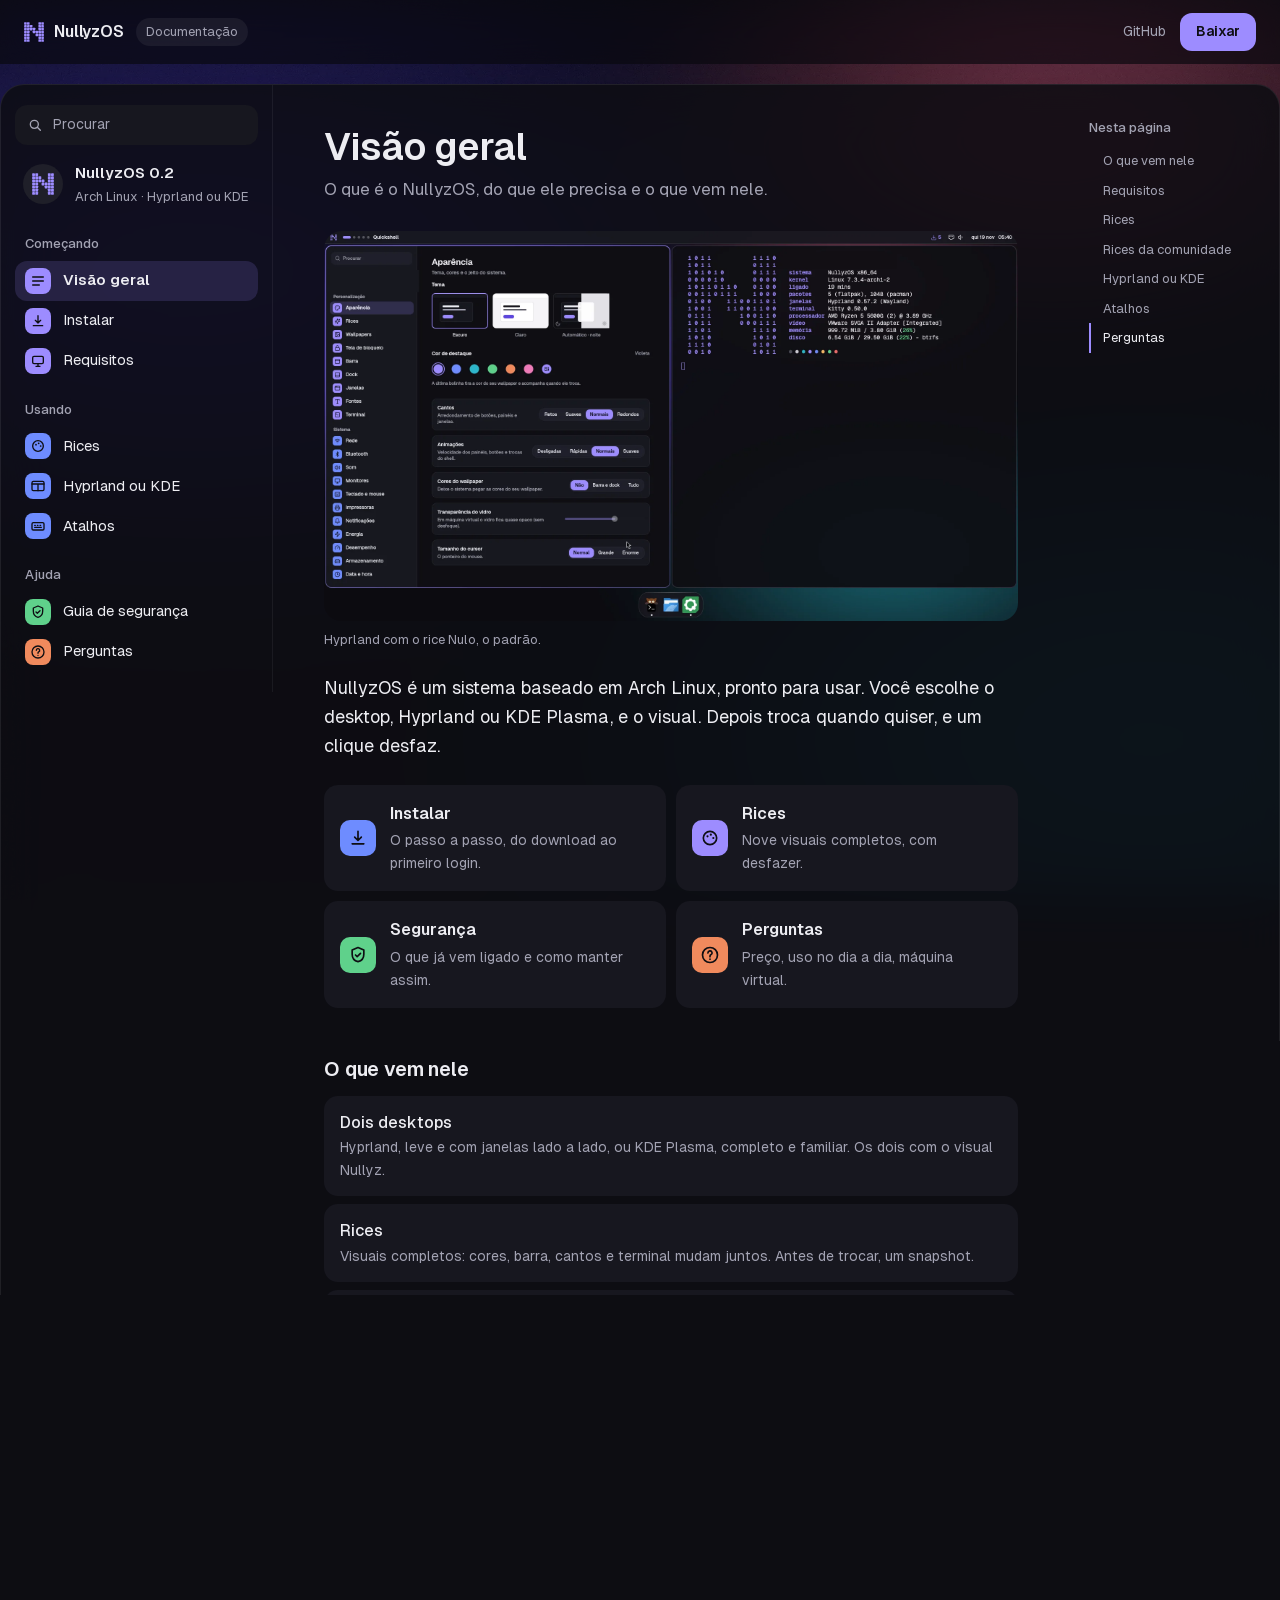
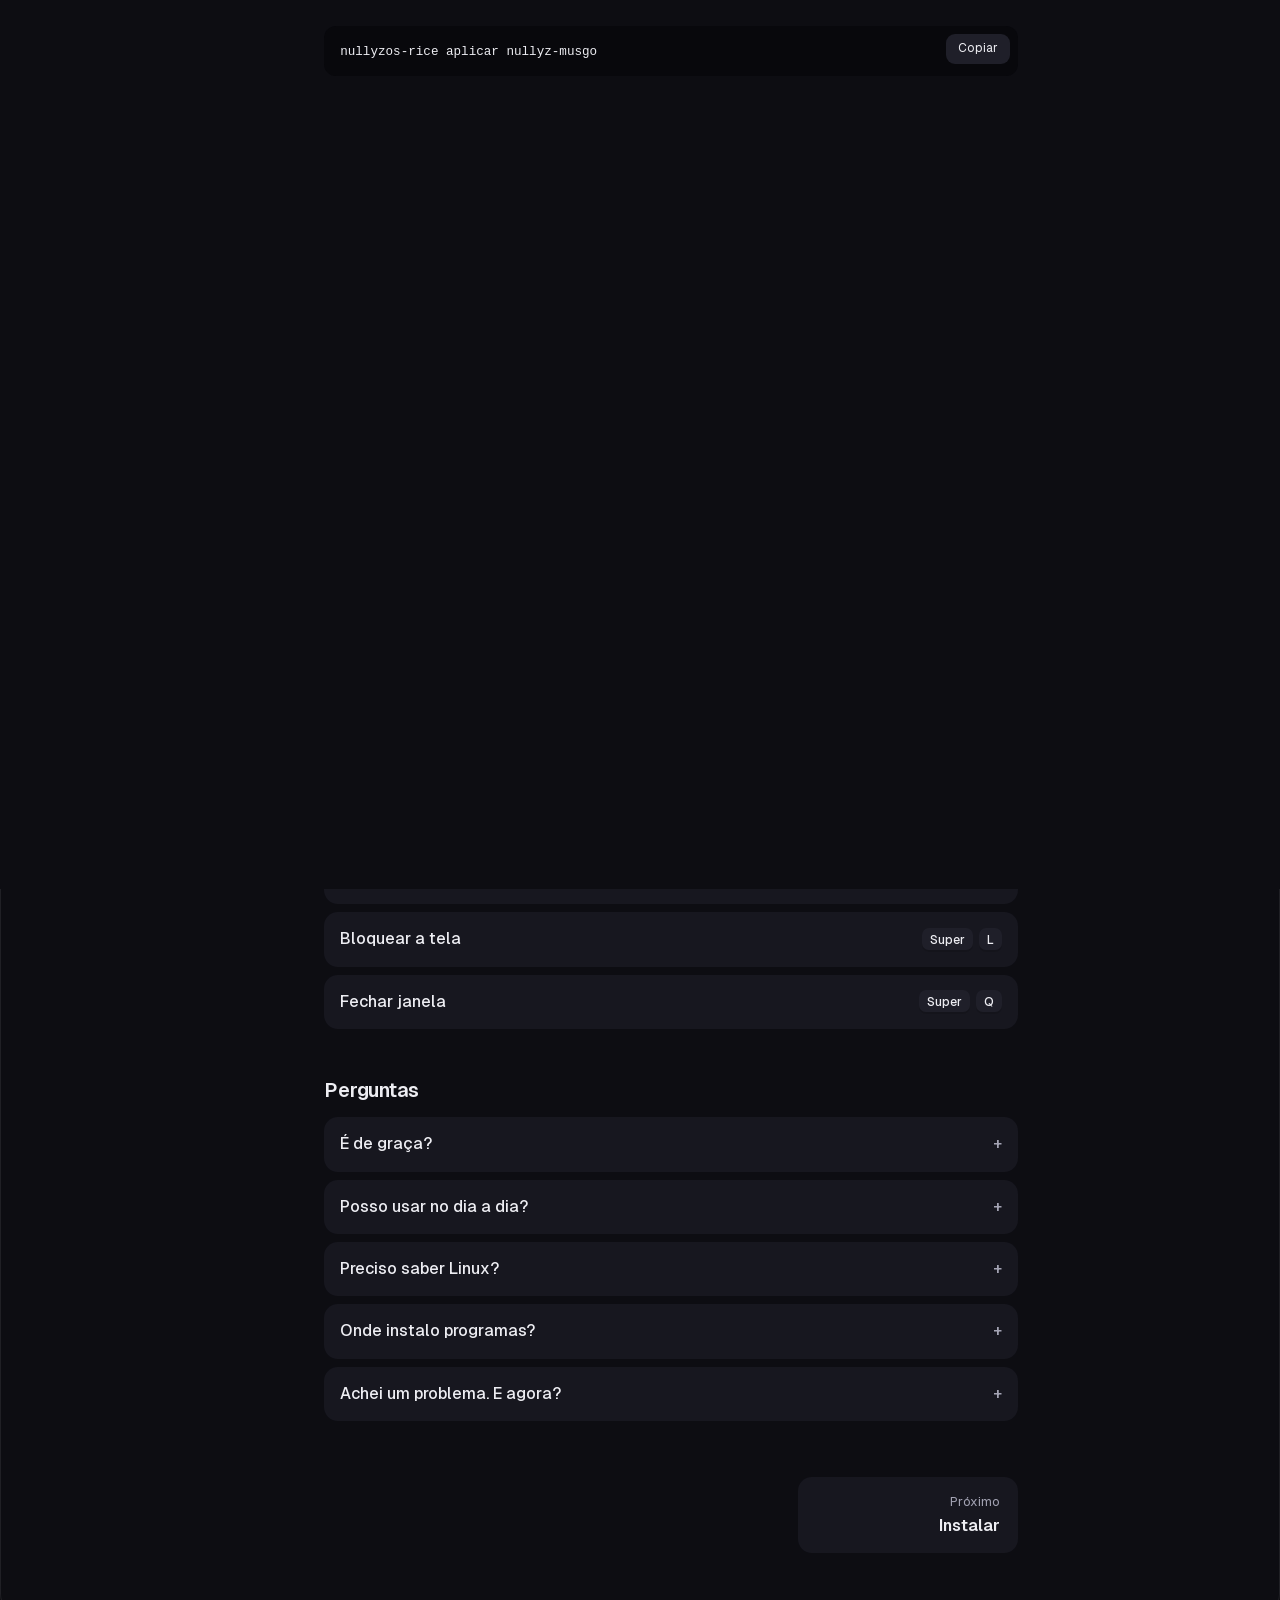
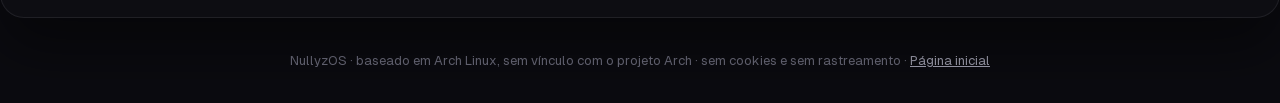
==== commit 80a7524b: "feat(rices): Layan e Graphite, os primeiros rices da comunidade (#10) Dois temas do KDE de Vince Liu" ====
--- a/site/docs.html
+++ b/site/docs.html
@@ -101,6 +101,12 @@
       <img id="tela-rice" src="img/telas/tela-nulo.webp" width="1920" height="1080" loading="lazy" alt="O rice Nulo aplicado.">
       <figcaption id="rice-texto">O padrão: escuro, vidro, violeta e cantos arredondados.</figcaption>
     </figure>
+    <h2 id="comunidade">Rices da comunidade</h2>
+    <p>Temas de outras pessoas, revisados e com crédito. São baixados do repositório do autor, numa versão travada e conferida, só quando você escolhe aplicar.</p>
+    <div class="linhas">
+      <div class="linha"><div><strong>Layan</strong><span>Roxo e azul com vidro, de Vince Liu. GPL-3.0. Só KDE.</span></div><a class="botao" href="https://github.com/vinceliuice/Layan-kde" rel="noopener noreferrer">Original</a></div>
+      <div class="linha"><div><strong>Graphite</strong><span>Grafite escuro e sóbrio, de Vince Liu. GPL-3.0. Só KDE.</span></div><a class="botao" href="https://github.com/vinceliuice/Graphite-kde-theme" rel="noopener noreferrer">Original</a></div>
+    </div>
     <p>Para trocar, abra <strong>Configurações, Rices</strong> e clique em "Usar este". Não gostou? <strong>Desfazer</strong> volta tudo. Pelo terminal:</p>
     <div class="codigo"><pre><code>nullyzos-rice aplicar nullyz-musgo</code></pre><button class="copiar" type="button">Copiar</button></div>
 
@@ -143,6 +149,7 @@
       <a href="#o-que-vem">O que vem nele</a>
       <a href="#requisitos">Requisitos</a>
       <a href="#rices">Rices</a>
+      <a href="#comunidade">Rices da comunidade</a>
       <a href="#desktops">Hyprland ou KDE</a>
       <a href="#atalhos">Atalhos</a>
       <a href="#perguntas">Perguntas</a>
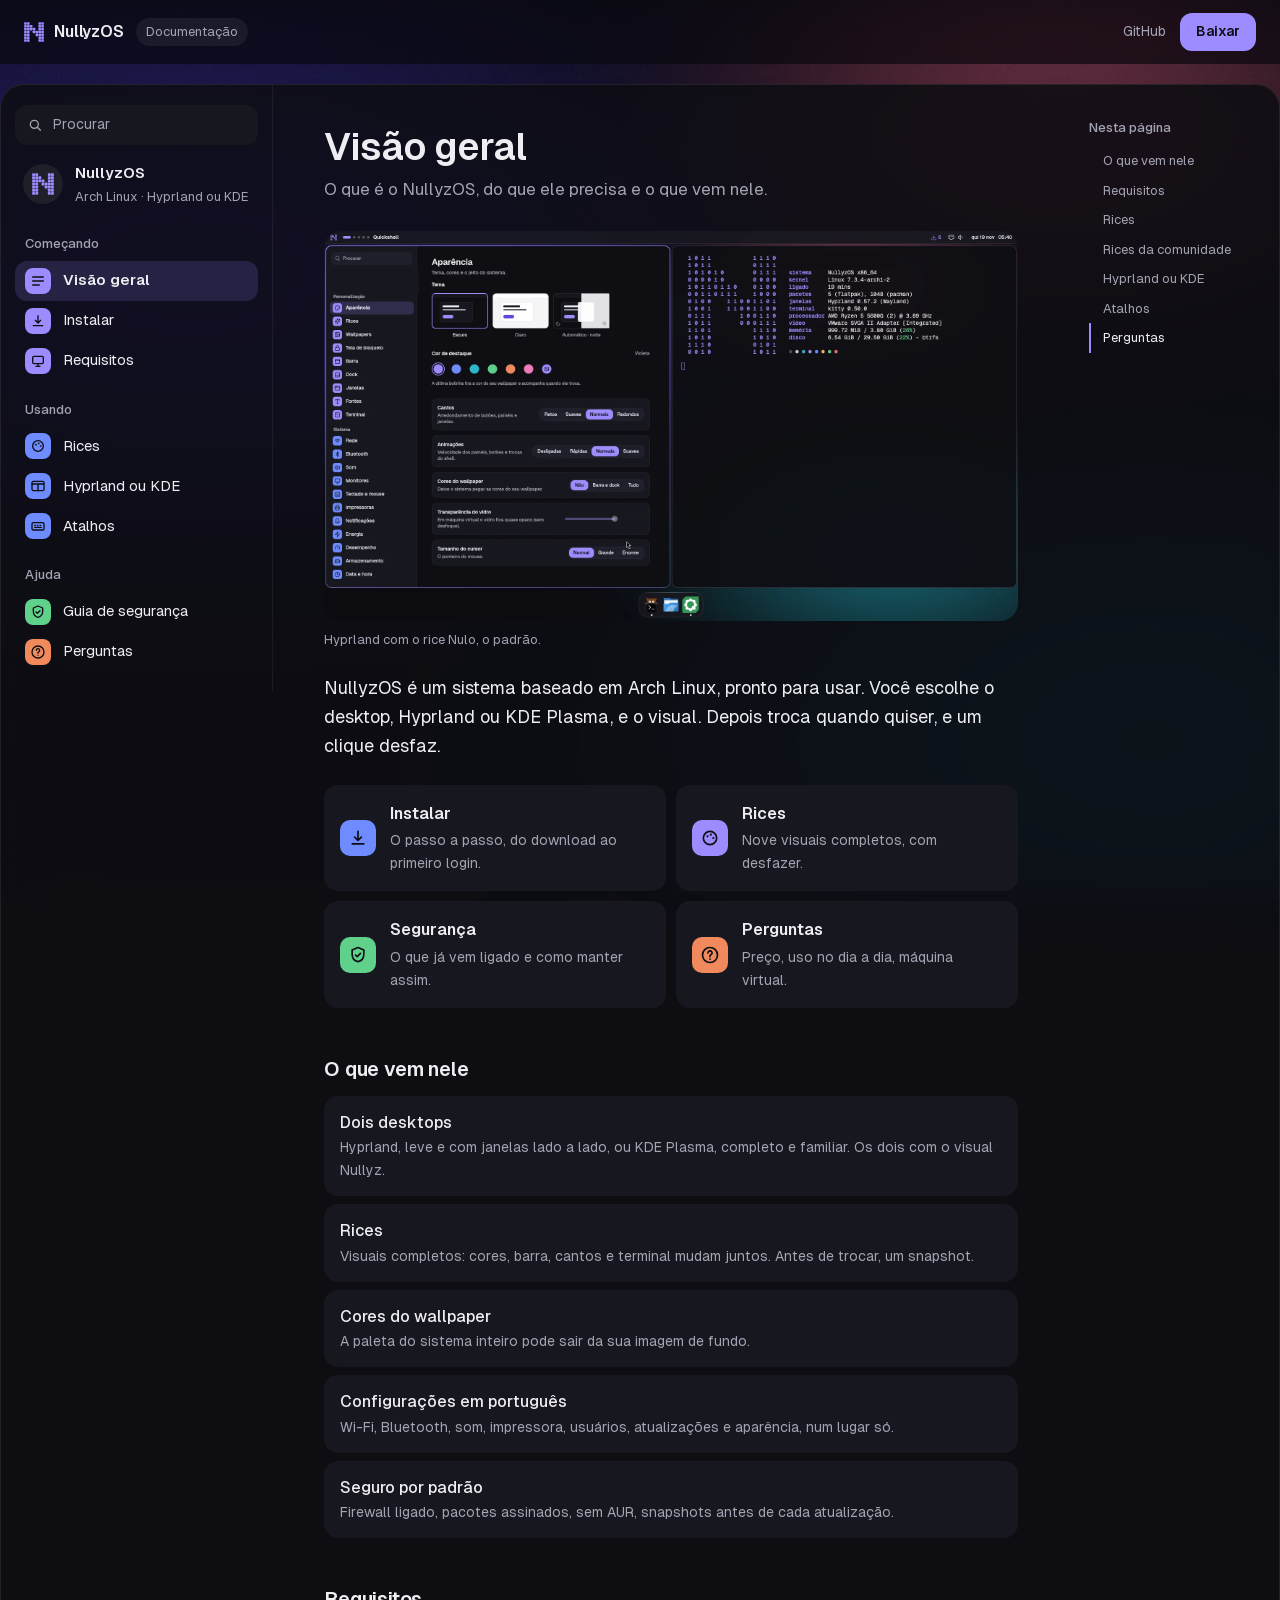
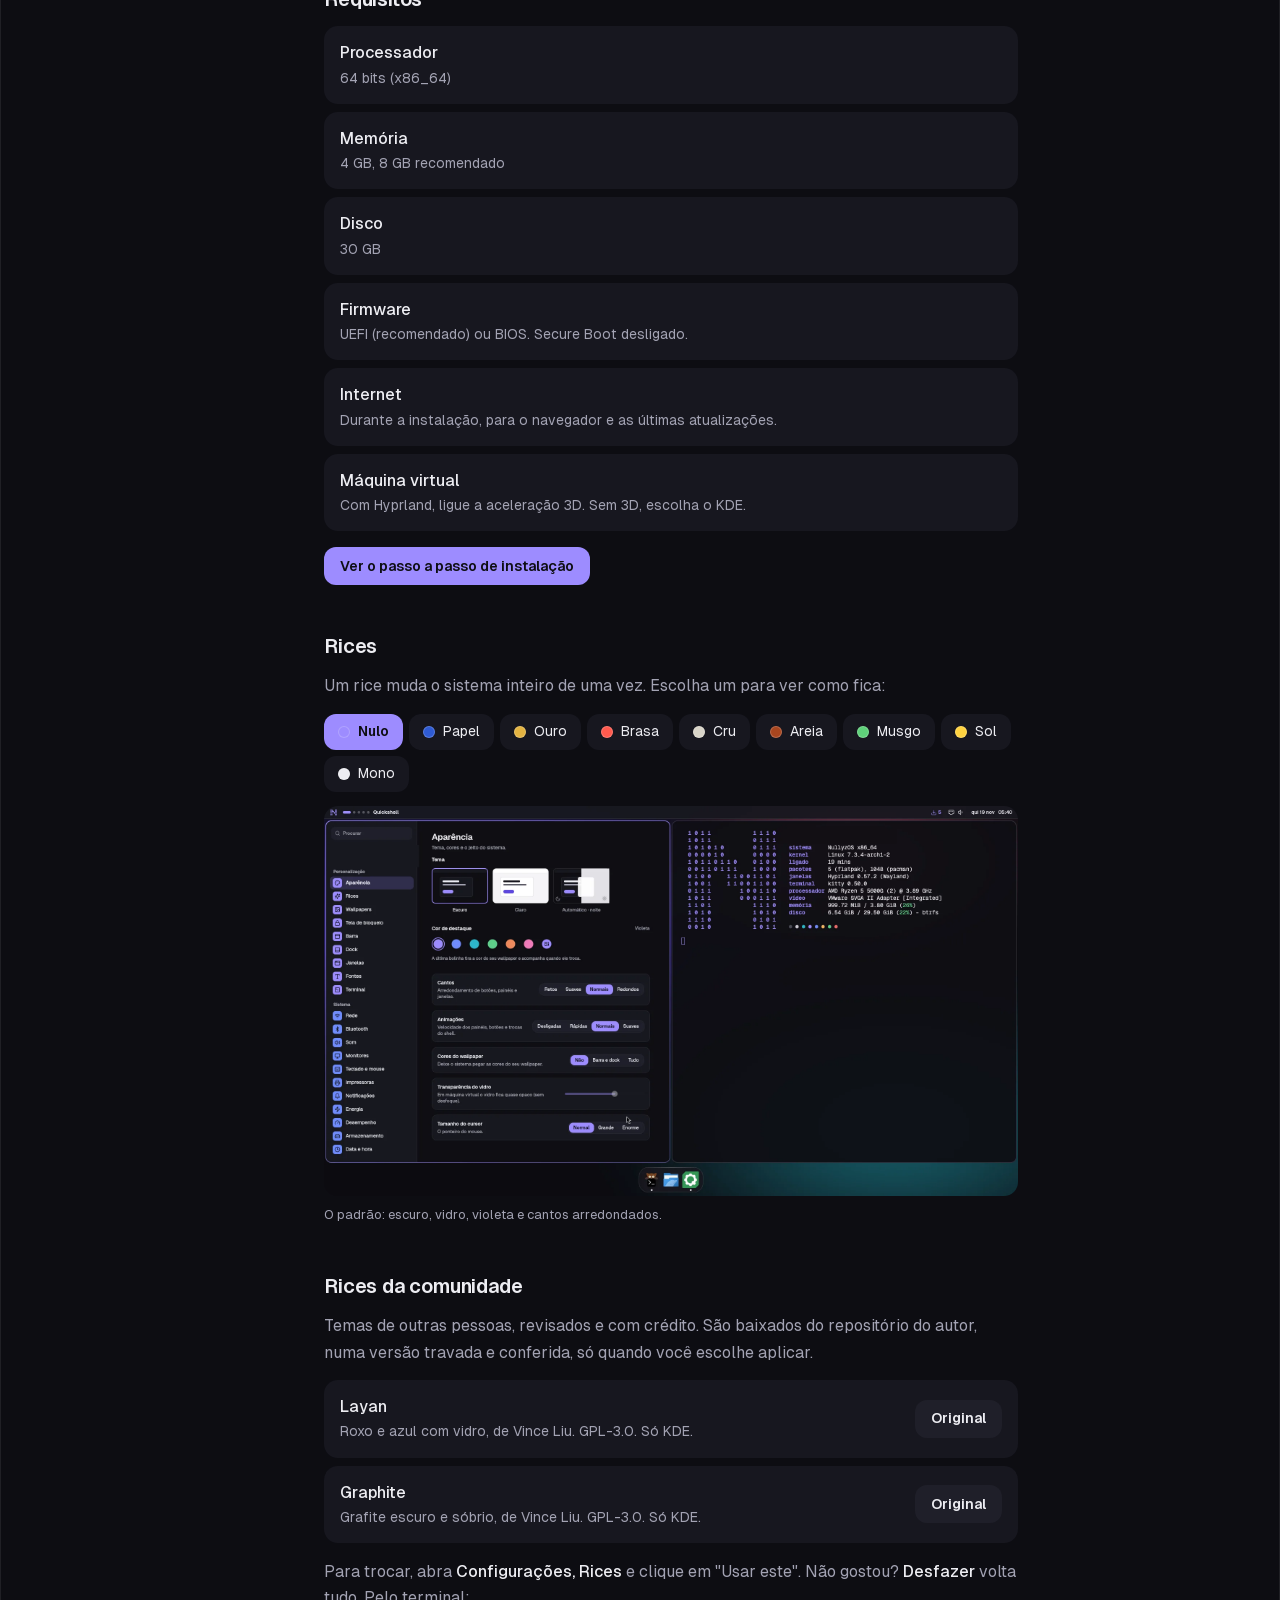
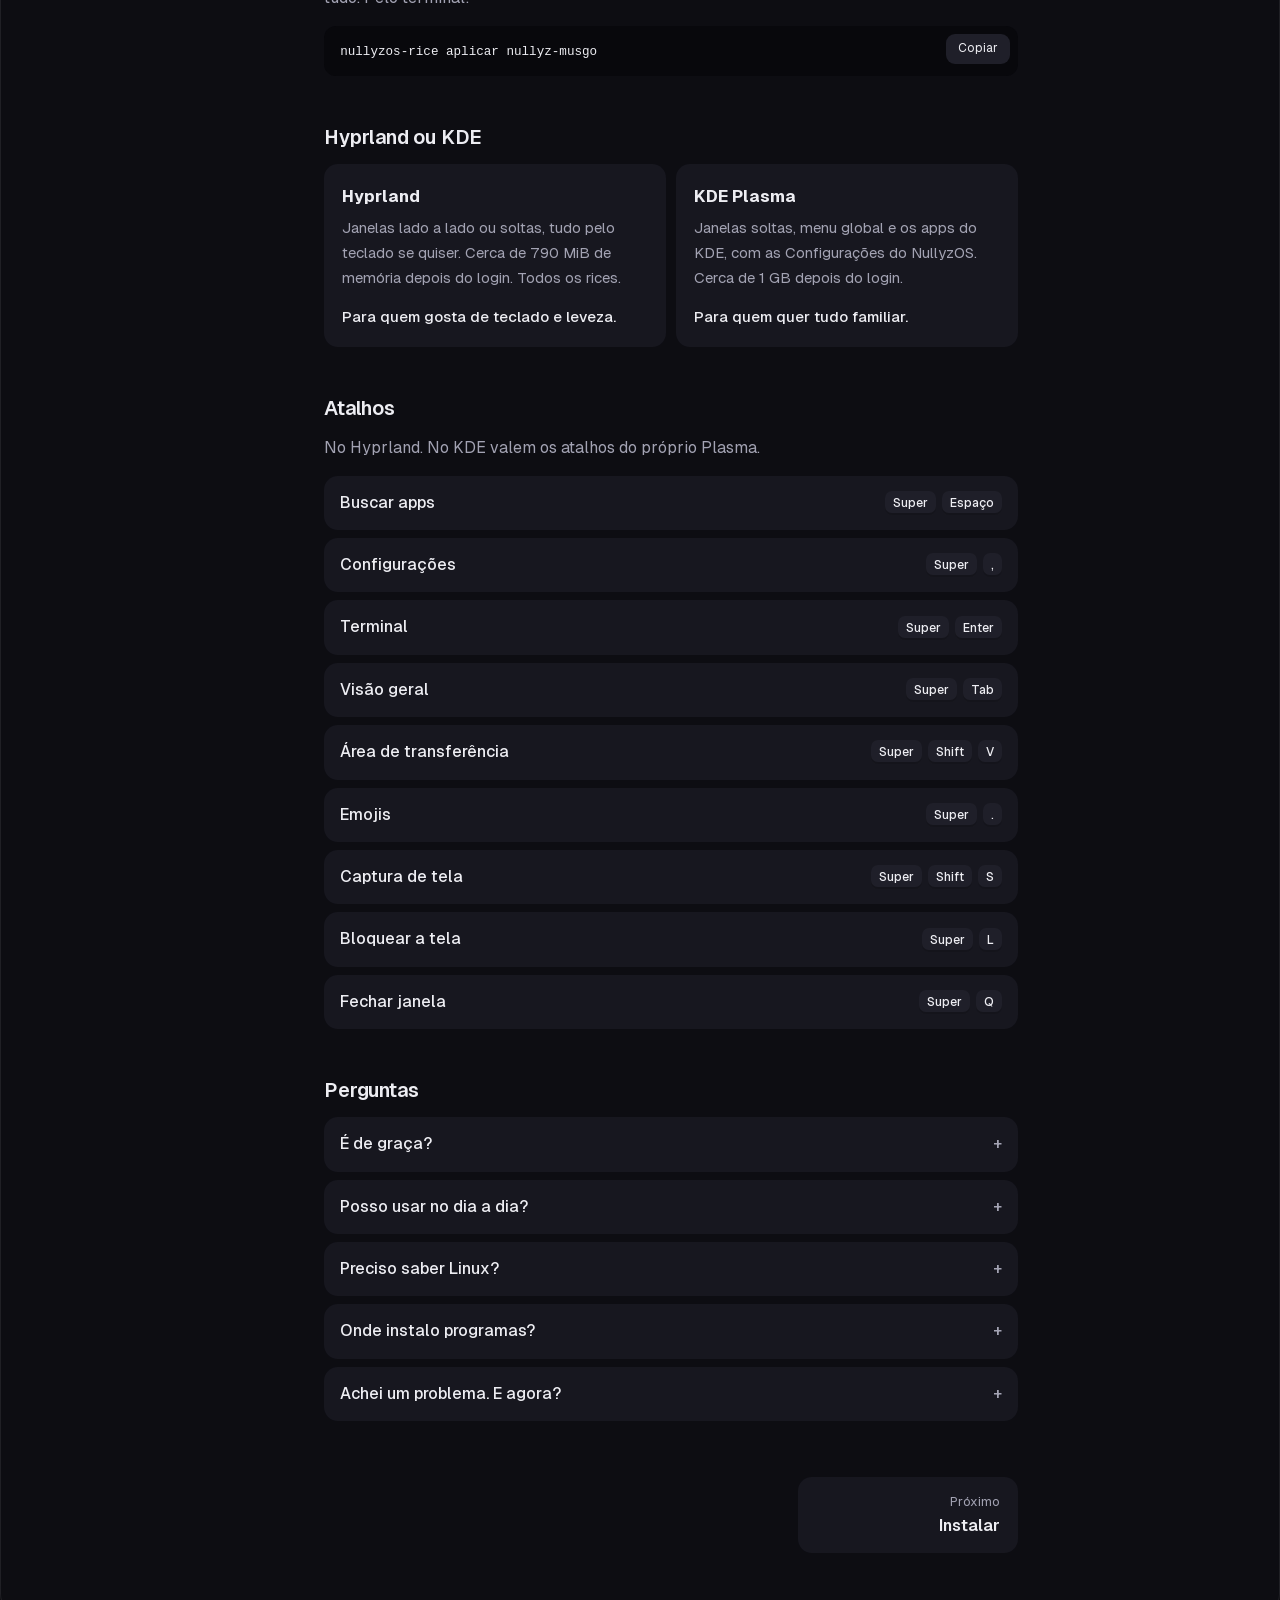
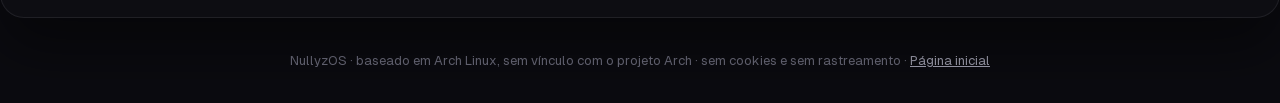
==== commit a9b41ea5: "chore: versão única "NullyzOS", sem número para quem usa - ISO publicada como nullyzos-x86_64.iso; o" ====
--- a/site/docs.html
+++ b/site/docs.html
@@ -30,7 +30,7 @@
 <div class="janela">
   <nav class="lateral" id="lateral" aria-label="Documentação">
     <label class="busca"><svg viewBox="0 0 24 24" aria-hidden="true"><circle cx="11" cy="11" r="6"/><path d="m20 20-4.5-4.5"/></svg><span class="oculto">Procurar na documentação</span><input id="filtro" type="search" placeholder="Procurar" autocomplete="off"></label>
-    <div class="versao"><span class="logo"><img src="img/nullyz.svg" alt="" width="22" height="22"></span><div><strong>NullyzOS 0.2</strong><span>Arch Linux · Hyprland ou KDE</span></div></div>
+    <div class="versao"><span class="logo"><img src="img/nullyz.svg" alt="" width="22" height="22"></span><div><strong>NullyzOS</strong><span>Arch Linux · Hyprland ou KDE</span></div></div>
       <p class="grupo">Começando</p>
       <a href="docs.html" aria-current="page"><span class="icone violeta" aria-hidden="true"><svg viewBox="0 0 24 24"><path d="M4 6h16M4 12h16M4 18h10"/></svg></span><span>Visão geral</span></a>
       <a href="instalar.html"><span class="icone violeta" aria-hidden="true"><svg viewBox="0 0 24 24"><path d="M12 4v11m0 0-4-4m4 4 4-4M5 19h14"/></svg></span><span>Instalar</span></a>
